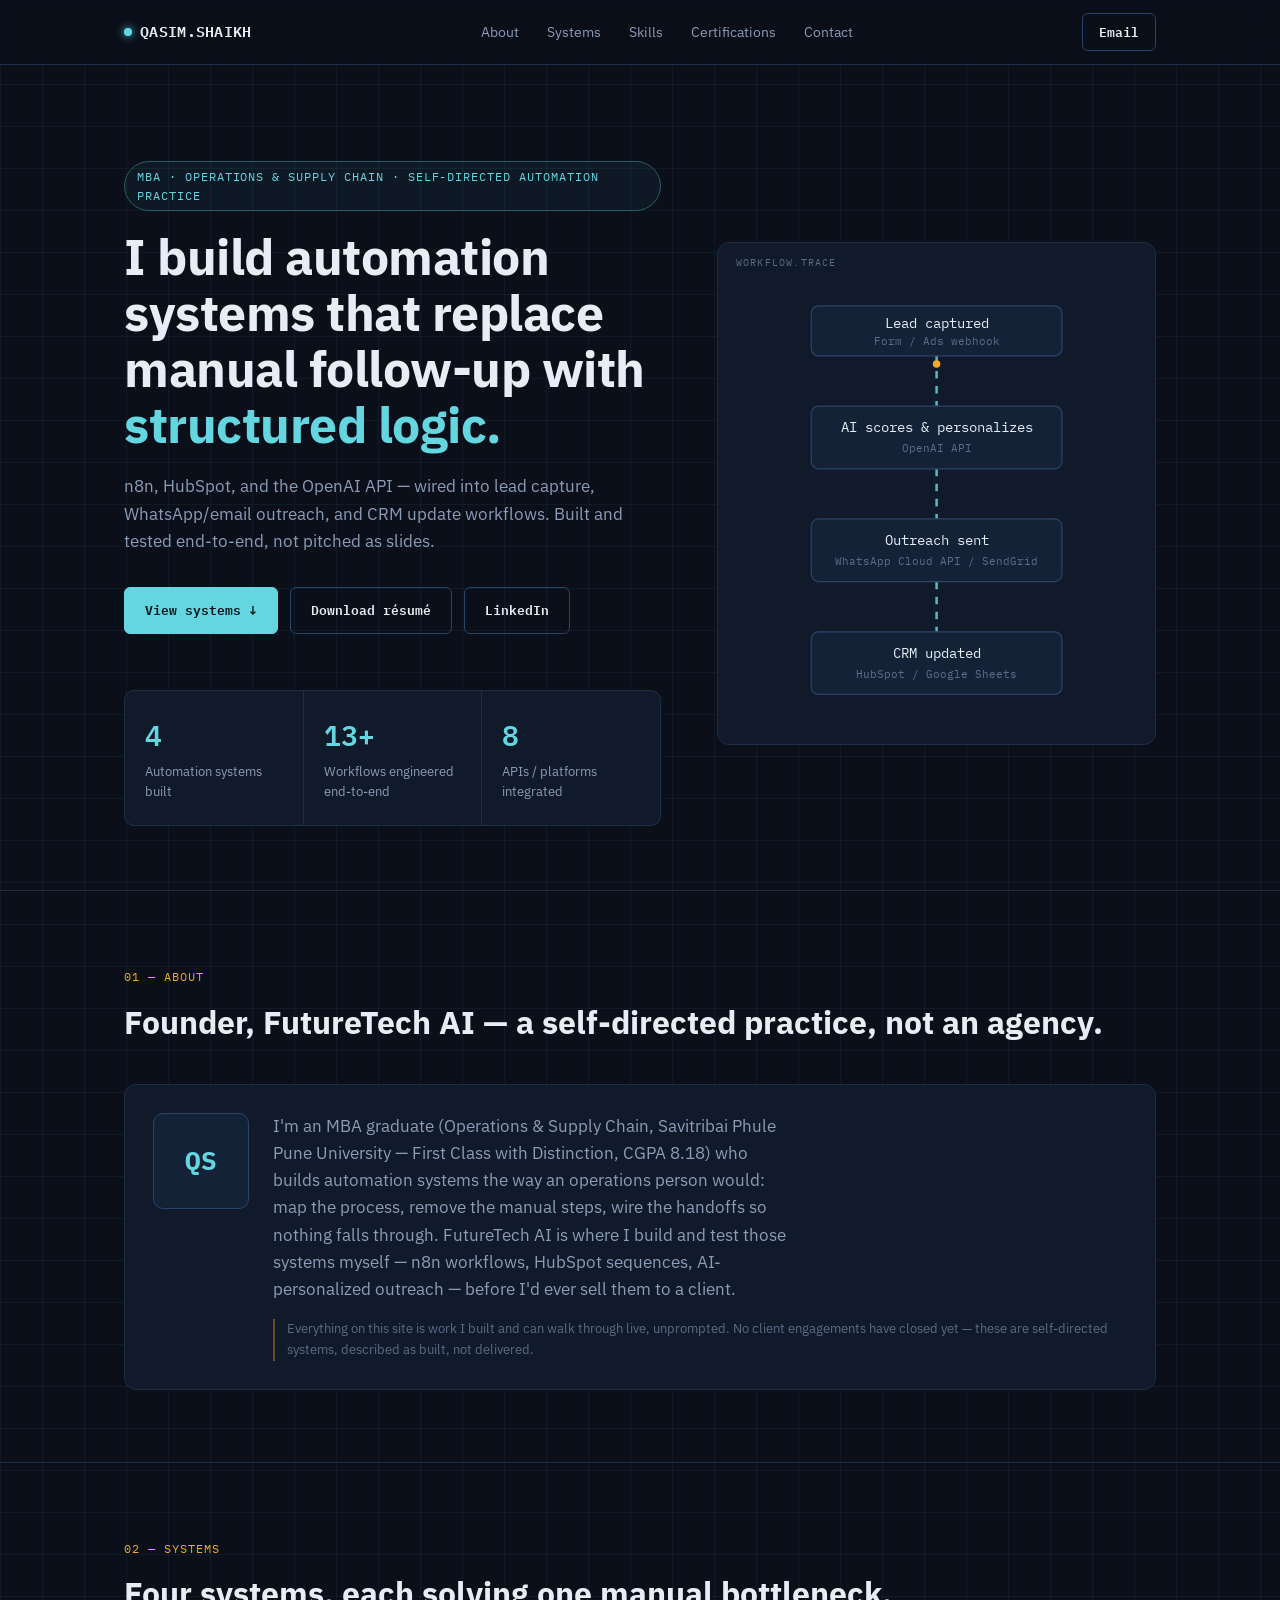
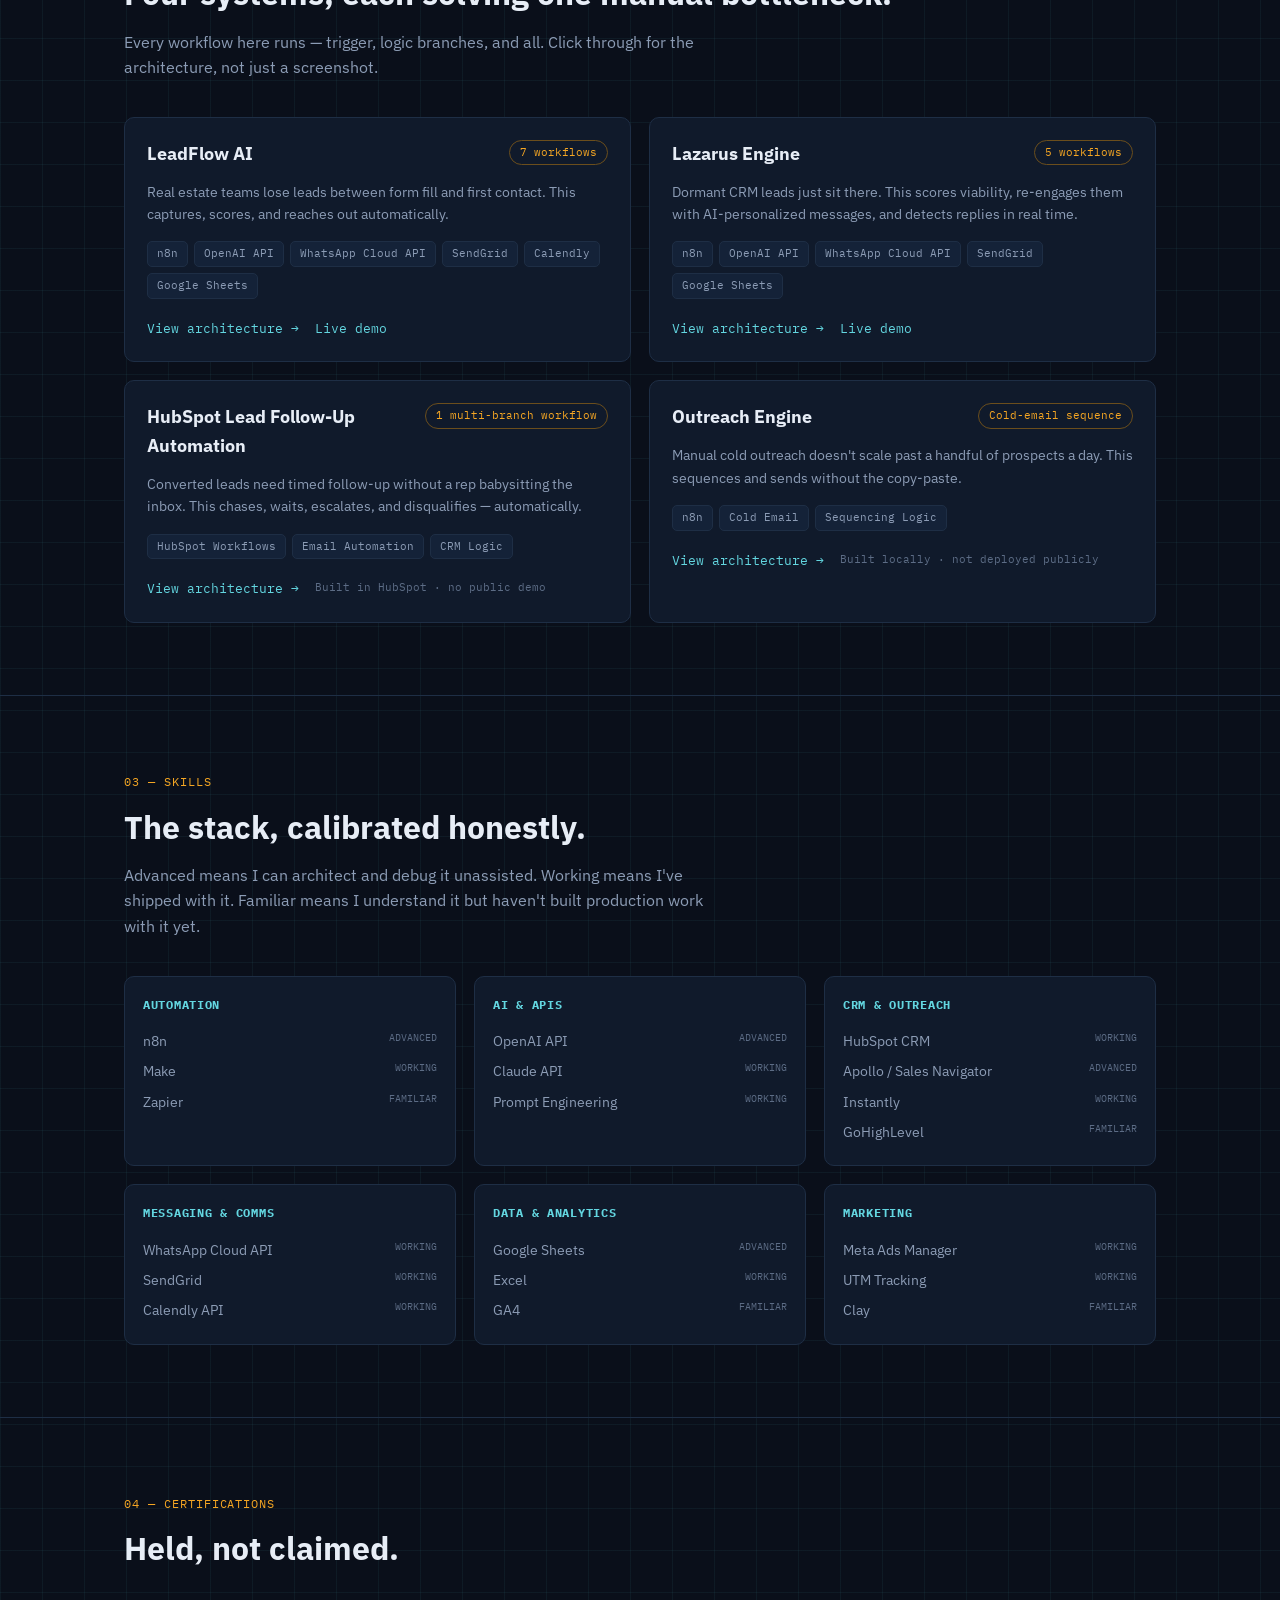
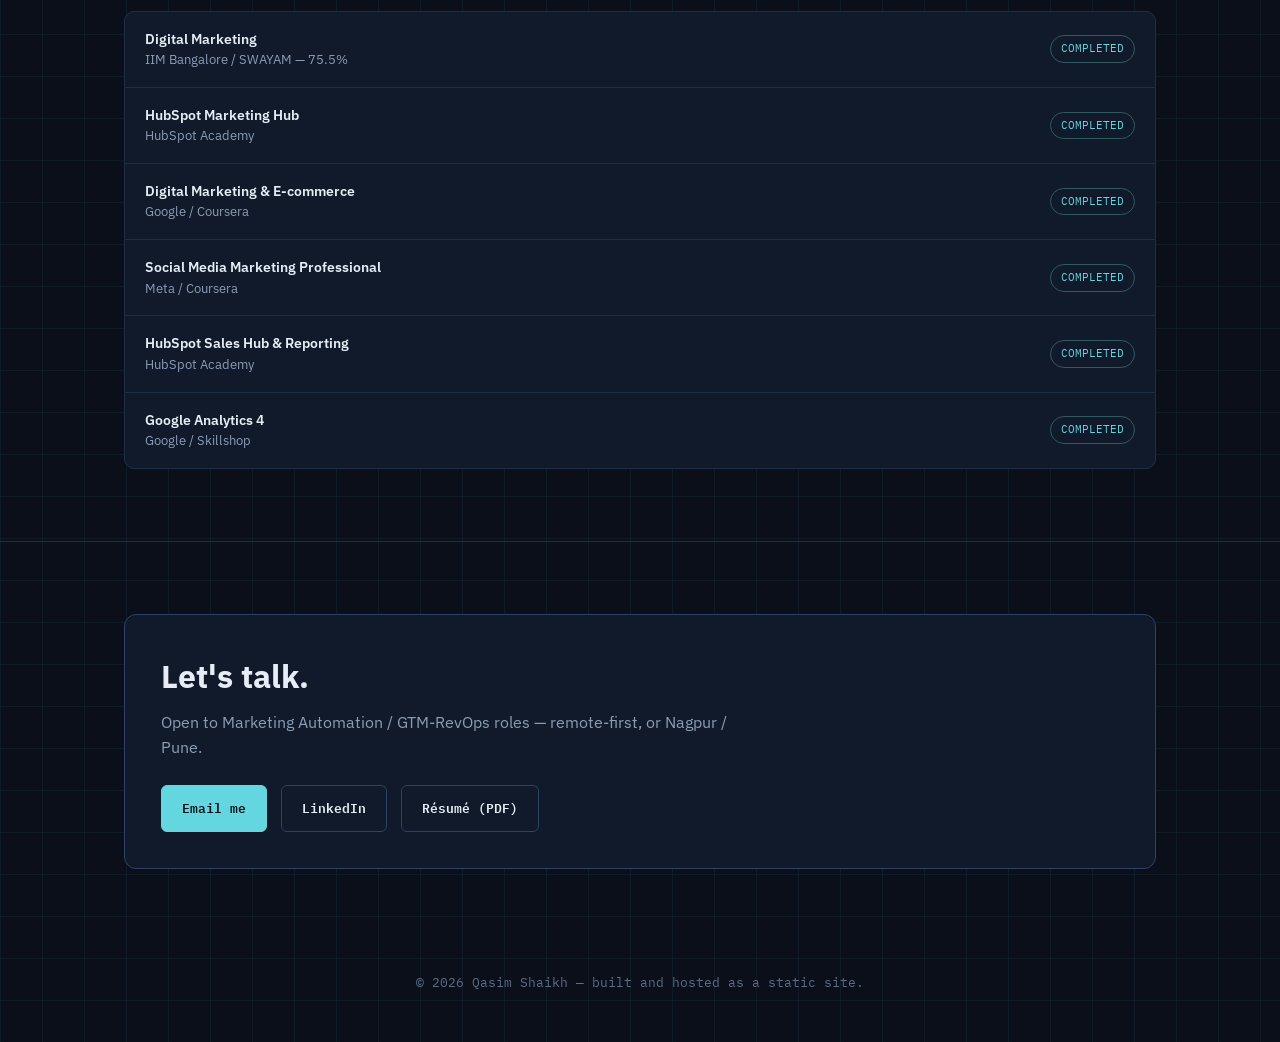
==== index.html @ df75b037 "Add files via upload" ====
<!DOCTYPE html>
<html lang="en">
<head>
<meta charset="UTF-8">
<meta name="viewport" content="width=device-width, initial-scale=1">
<title>Qasim Shaikh — Marketing Automation & AI Workflow Builder</title>
<meta name="description" content="Qasim Shaikh builds production-style n8n and HubSpot automation systems — lead capture, AI-personalized outreach, and dead-lead reactivation.">
<link rel="stylesheet" href="styles.css">
</head>
<body>

<nav class="topnav">
  <div class="wrap">
    <div class="brand"><span class="dot"></span>QASIM.SHAIKH</div>
    <div class="navlinks">
      <a href="#about">About</a>
      <a href="#projects">Systems</a>
      <a href="#skills">Skills</a>
      <a href="#certs">Certifications</a>
      <a href="#contact">Contact</a>
    </div>
    <a class="btn ghost" href="mailto:skqasim923@gmail.com" style="padding:8px 16px;">Email</a>
  </div>
</nav>

<header class="hero">
  <div class="wrap hero-grid">
    <div>
      <span class="eyebrow">MBA · Operations &amp; Supply Chain · Self-directed automation practice</span>
      <h1>I build automation systems that replace manual follow-up with <span class="accent">structured logic.</span></h1>
      <p class="lede">n8n, HubSpot, and the OpenAI API — wired into lead capture, WhatsApp/email outreach, and CRM update workflows. Built and tested end-to-end, not pitched as slides.</p>
      <div class="btnrow">
        <a class="btn primary" href="#projects">View systems ↓</a>
        <a class="btn ghost" href="https://drive.google.com/drive/folders/1Mffjgi9EfVrvHQqLFDPZmlVz44raPpQ6?usp=sharing" target="_blank" rel="noopener">Download résumé</a>
        <a class="btn ghost" href="https://www.linkedin.com/in/qasim-shaikh-/" target="_blank" rel="noopener">LinkedIn</a>
      </div>

      <div class="stats">
        <div class="stat"><div class="num">4</div><div class="label">Automation systems built</div></div>
        <div class="stat"><div class="num">13+</div><div class="label">Workflows engineered end-to-end</div></div>
        <div class="stat"><div class="num">8</div><div class="label">APIs / platforms integrated</div></div>
      </div>
    </div>

    <div class="diagram-card">
      <svg viewBox="0 0 320 340" xmlns="http://www.w3.org/2000/svg" role="img" aria-label="Diagram of an automated lead workflow: lead captured, AI scoring, outreach sent, CRM updated">
        <!-- connectors -->
        <path class="flow-line" d="M160 55 L160 95" />
        <path class="flow-line" d="M160 145 L160 185" />
        <path class="flow-line" d="M160 235 L160 275" />

        <!-- node 1 -->
        <g class="flow-node">
          <rect x="60" y="15" width="200" height="40" rx="6"/>
          <text x="160" y="33" text-anchor="middle">Lead captured</text>
          <text class="sub" x="160" y="46" text-anchor="middle">Form / Ads webhook</text>
        </g>
        <!-- node 2 -->
        <g class="flow-node">
          <rect x="60" y="95" width="200" height="50" rx="6"/>
          <text x="160" y="116" text-anchor="middle">AI scores &amp; personalizes</text>
          <text class="sub" x="160" y="132" text-anchor="middle">OpenAI API</text>
        </g>
        <!-- node 3 -->
        <g class="flow-node">
          <rect x="60" y="185" width="200" height="50" rx="6"/>
          <text x="160" y="206" text-anchor="middle">Outreach sent</text>
          <text class="sub" x="160" y="222" text-anchor="middle">WhatsApp Cloud API / SendGrid</text>
        </g>
        <!-- node 4 -->
        <g class="flow-node">
          <rect x="60" y="275" width="200" height="50" rx="6"/>
          <text x="160" y="296" text-anchor="middle">CRM updated</text>
          <text class="sub" x="160" y="312" text-anchor="middle">HubSpot / Google Sheets</text>
        </g>

        <circle class="flow-pulse" cx="160" cy="75" r="3">
          <animate attributeName="cy" values="60;90;60" dur="2.8s" repeatCount="indefinite"/>
        </circle>
      </svg>
    </div>
  </div>
</header>

<section id="about">
  <div class="wrap">
    <div class="section-head">
      <span class="kicker">01 — About</span>
      <h2>Founder, FutureTech AI — a self-directed practice, not an agency.</h2>
    </div>
    <div class="about-panel">
      <div class="avatar" id="avatarSlot">QS</div>
      <div>
        <p class="lede">I'm an MBA graduate (Operations &amp; Supply Chain, Savitribai Phule Pune University — First Class with Distinction, CGPA 8.18) who builds automation systems the way an operations person would: map the process, remove the manual steps, wire the handoffs so nothing falls through. FutureTech AI is where I build and test those systems myself — n8n workflows, HubSpot sequences, AI-personalized outreach — before I'd ever sell them to a client.</p>
        <p class="note">Everything on this site is work I built and can walk through live, unprompted. No client engagements have closed yet — these are self-directed systems, described as built, not delivered.</p>
      </div>
    </div>
  </div>
</section>

<section id="projects">
  <div class="wrap">
    <div class="section-head">
      <span class="kicker">02 — Systems</span>
      <h2>Four systems, each solving one manual bottleneck.</h2>
      <p class="section-sub">Every workflow here runs — trigger, logic branches, and all. Click through for the architecture, not just a screenshot.</p>
    </div>

    <div class="projects-grid">

      <div class="project-card">
        <div class="project-top">
          <div class="project-title">LeadFlow AI</div>
          <span class="wf-count">7 workflows</span>
        </div>
        <p class="project-problem">Real estate teams lose leads between form fill and first contact. This captures, scores, and reaches out automatically.</p>
        <div class="tags">
          <span class="tag">n8n</span><span class="tag">OpenAI API</span><span class="tag">WhatsApp Cloud API</span><span class="tag">SendGrid</span><span class="tag">Calendly</span><span class="tag">Google Sheets</span>
        </div>
        <div class="project-links">
          <a href="projects/leadflow-ai.html">View architecture →</a>
          <a href="https://futuretech-ai-nexus.lovable.app/" target="_blank" rel="noopener">Live demo</a>
        </div>
      </div>

      <div class="project-card">
        <div class="project-top">
          <div class="project-title">Lazarus Engine</div>
          <span class="wf-count">5 workflows</span>
        </div>
        <p class="project-problem">Dormant CRM leads just sit there. This scores viability, re-engages them with AI-personalized messages, and detects replies in real time.</p>
        <div class="tags">
          <span class="tag">n8n</span><span class="tag">OpenAI API</span><span class="tag">WhatsApp Cloud API</span><span class="tag">SendGrid</span><span class="tag">Google Sheets</span>
        </div>
        <div class="project-links">
          <a href="projects/lazarus-engine.html">View architecture →</a>
          <a href="https://lead-reactivation-page.netlify.app/" target="_blank" rel="noopener">Live demo</a>
        </div>
      </div>

      <div class="project-card">
        <div class="project-top">
          <div class="project-title">HubSpot Lead Follow-Up Automation</div>
          <span class="wf-count">1 multi-branch workflow</span>
        </div>
        <p class="project-problem">Converted leads need timed follow-up without a rep babysitting the inbox. This chases, waits, escalates, and disqualifies — automatically.</p>
        <div class="tags">
          <span class="tag">HubSpot Workflows</span><span class="tag">Email Automation</span><span class="tag">CRM Logic</span>
        </div>
        <div class="project-links">
          <a href="projects/hubspot-followup.html">View architecture →</a>
          <span class="status-tag">Built in HubSpot · no public demo</span>
        </div>
      </div>

      <div class="project-card">
        <div class="project-top">
          <div class="project-title">Outreach Engine</div>
          <span class="wf-count">Cold-email sequence</span>
        </div>
        <p class="project-problem">Manual cold outreach doesn't scale past a handful of prospects a day. This sequences and sends without the copy-paste.</p>
        <div class="tags">
          <span class="tag">n8n</span><span class="tag">Cold Email</span><span class="tag">Sequencing Logic</span>
        </div>
        <div class="project-links">
          <a href="projects/outreach-engine.html">View architecture →</a>
          <span class="status-tag">Built locally · not deployed publicly</span>
        </div>
      </div>

    </div>
  </div>
</section>

<section id="skills">
  <div class="wrap">
    <div class="section-head">
      <span class="kicker">03 — Skills</span>
      <h2>The stack, calibrated honestly.</h2>
      <p class="section-sub">Advanced means I can architect and debug it unassisted. Working means I've shipped with it. Familiar means I understand it but haven't built production work with it yet.</p>
    </div>
    <div class="skills-grid">
      <div class="skill-cat">
        <h3>Automation</h3>
        <ul>
          <li>n8n <span class="level">ADVANCED</span></li>
          <li>Make <span class="level">WORKING</span></li>
          <li>Zapier <span class="level">FAMILIAR</span></li>
        </ul>
      </div>
      <div class="skill-cat">
        <h3>AI &amp; APIs</h3>
        <ul>
          <li>OpenAI API <span class="level">ADVANCED</span></li>
          <li>Claude API <span class="level">WORKING</span></li>
          <li>Prompt Engineering <span class="level">WORKING</span></li>
        </ul>
      </div>
      <div class="skill-cat">
        <h3>CRM &amp; Outreach</h3>
        <ul>
          <li>HubSpot CRM <span class="level">WORKING</span></li>
          <li>Apollo / Sales Navigator <span class="level">ADVANCED</span></li>
          <li>Instantly <span class="level">WORKING</span></li>
          <li>GoHighLevel <span class="level">FAMILIAR</span></li>
        </ul>
      </div>
      <div class="skill-cat">
        <h3>Messaging &amp; Comms</h3>
        <ul>
          <li>WhatsApp Cloud API <span class="level">WORKING</span></li>
          <li>SendGrid <span class="level">WORKING</span></li>
          <li>Calendly API <span class="level">WORKING</span></li>
        </ul>
      </div>
      <div class="skill-cat">
        <h3>Data &amp; Analytics</h3>
        <ul>
          <li>Google Sheets <span class="level">ADVANCED</span></li>
          <li>Excel <span class="level">WORKING</span></li>
          <li>GA4 <span class="level">FAMILIAR</span></li>
        </ul>
      </div>
      <div class="skill-cat">
        <h3>Marketing</h3>
        <ul>
          <li>Meta Ads Manager <span class="level">WORKING</span></li>
          <li>UTM Tracking <span class="level">WORKING</span></li>
          <li>Clay <span class="level">FAMILIAR</span></li>
        </ul>
      </div>
    </div>
  </div>
</section>

<section id="certs">
  <div class="wrap">
    <div class="section-head">
      <span class="kicker">04 — Certifications</span>
      <h2>Held, not claimed.</h2>
    </div>
    <div class="certs-list">
      <div class="cert-row">
        <div><div class="cert-name">Digital Marketing</div><div class="cert-issuer">IIM Bangalore / SWAYAM — 75.5%</div></div>
        <span class="cert-status done">COMPLETED</span>
      </div>
      <div class="cert-row">
        <div><div class="cert-name">HubSpot Marketing Hub</div><div class="cert-issuer">HubSpot Academy</div></div>
        <span class="cert-status done">COMPLETED</span>
      </div>
      <div class="cert-row">
        <div><div class="cert-name">Digital Marketing &amp; E-commerce</div><div class="cert-issuer">Google / Coursera</div></div>
        <span class="cert-status done">COMPLETED</span>
      </div>
      <div class="cert-row">
        <div><div class="cert-name">Social Media Marketing Professional</div><div class="cert-issuer">Meta / Coursera</div></div>
        <span class="cert-status done">COMPLETED</span>
      </div>
      <div class="cert-row">
        <div><div class="cert-name">HubSpot Sales Hub &amp; Reporting</div><div class="cert-issuer">HubSpot Academy</div></div>
        <span class="cert-status done">COMPLETED</span>
      </div>
      <div class="cert-row">
        <div><div class="cert-name">Google Analytics 4</div><div class="cert-issuer">Google / Skillshop</div></div>
        <span class="cert-status done">COMPLETED</span>
      </div>
    </div>
  </div>
</section>

<section id="contact">
  <div class="wrap">
    <div class="contact-panel">
      <div>
        <h2 style="margin-top:0;">Let's talk.</h2>
        <p class="section-sub" style="margin-top:8px;">Open to Marketing Automation / GTM-RevOps roles — remote-first, or Nagpur / Pune.</p>
      </div>
      <div class="contact-links">
        <a class="btn primary" href="mailto:skqasim923@gmail.com">Email me</a>
        <a class="btn ghost" href="https://www.linkedin.com/in/qasim-shaikh-/" target="_blank" rel="noopener">LinkedIn</a>
        <a class="btn ghost" href="https://drive.google.com/drive/folders/1Mffjgi9EfVrvHQqLFDPZmlVz44raPpQ6?usp=sharing" target="_blank" rel="noopener">Résumé (PDF)</a>
      </div>
    </div>
  </div>
</section>

<footer>© 2026 Qasim Shaikh — built and hosted as a static site.</footer>

<script src="script.js"></script>
</body>
</html>
---- styles.css ----
/* ============================================================
   Qasim Shaikh — Portfolio Design System
   "Blueprint" — schematic, workflow-diagram grounded aesthetic
   ============================================================ */

@import url('https://fonts.googleapis.com/css2?family=IBM+Plex+Mono:wght@400;500;600;700&family=IBM+Plex+Sans:wght@400;500;600;700&display=swap');

:root{
  --bg: #0A0F1A;
  --bg-panel: #101A2B;
  --bg-panel-hover: #142238;
  --border: #1E2E45;
  --border-bright: #2C4266;
  --grid-line: rgba(99,214,224,0.06);
  --text: #E7EDF6;
  --text-muted: #8C9CB5;
  --text-dim: #5C6C85;
  --accent-cyan: #63D6E0;
  --accent-cyan-dim: #2F5B60;
  --accent-amber: #F5A623;
  --accent-amber-dim: #6B4E1C;
  --mono: 'IBM Plex Mono', 'Courier New', monospace;
  --sans: 'IBM Plex Sans', -apple-system, sans-serif;
  --radius: 6px;
  --maxw: 1080px;
}

*{margin:0;padding:0;box-sizing:border-box;}

html{scroll-behavior:smooth;}

@media (prefers-reduced-motion: reduce){
  html{scroll-behavior:auto;}
  *{animation-duration:0.01ms !important; animation-iteration-count:1 !important; transition-duration:0.01ms !important;}
}

body{
  background:
    linear-gradient(var(--grid-line) 1px, transparent 1px) 0 0 / 42px 42px,
    linear-gradient(90deg, var(--grid-line) 1px, transparent 1px) 0 0 / 42px 42px,
    var(--bg);
  color:var(--text);
  font-family:var(--sans);
  line-height:1.6;
  font-size:16px;
  -webkit-font-smoothing:antialiased;
}

a{color:inherit; text-decoration:none;}
a:focus-visible, button:focus-visible, input:focus-visible, textarea:focus-visible{
  outline:2px solid var(--accent-cyan);
  outline-offset:3px;
}

img{max-width:100%; display:block;}

.wrap{max-width:var(--maxw); margin:0 auto; padding:0 24px;}

/* ---------- Nav ---------- */
nav.topnav{
  position:sticky; top:0; z-index:50;
  background:rgba(10,15,26,0.85);
  backdrop-filter:blur(10px);
  border-bottom:1px solid var(--border);
}
nav.topnav .wrap{
  display:flex; align-items:center; justify-content:space-between;
  height:64px;
}
.brand{
  font-family:var(--mono); font-weight:600; font-size:15px;
  color:var(--text); letter-spacing:0.02em;
  display:flex; align-items:center; gap:8px;
}
.brand .dot{width:8px; height:8px; border-radius:50%; background:var(--accent-cyan); box-shadow:0 0 8px var(--accent-cyan);}
.navlinks{display:flex; gap:28px; font-size:14px; color:var(--text-muted);}
.navlinks a:hover{color:var(--accent-cyan);}
@media (max-width:640px){ .navlinks{display:none;} }

/* ---------- Eyebrow / labels ---------- */
.eyebrow{
  font-family:var(--mono); font-size:12px; letter-spacing:0.08em;
  text-transform:uppercase; color:var(--accent-cyan);
  display:inline-flex; align-items:center; gap:8px;
  padding:5px 12px; border:1px solid var(--accent-cyan-dim);
  border-radius:999px; background:rgba(99,214,224,0.05);
}

/* ---------- Hero ---------- */
.hero{padding:96px 0 64px;}
.hero-grid{
  display:grid; grid-template-columns:1.1fr 0.9fr; gap:56px; align-items:center;
}
@media (max-width:900px){ .hero-grid{grid-template-columns:1fr;} .hero{padding:56px 0 40px;} }

h1{
  font-family:var(--sans); font-weight:700;
  font-size:clamp(32px,4.4vw,50px);
  line-height:1.12; letter-spacing:-0.01em;
  margin:18px 0 20px;
}
h1 .accent{color:var(--accent-cyan);}

.lede{color:var(--text-muted); font-size:17px; max-width:52ch;}

.btnrow{display:flex; gap:12px; flex-wrap:wrap; margin-top:32px;}
.btn{
  font-family:var(--mono); font-size:13px; font-weight:600;
  padding:12px 20px; border-radius:var(--radius);
  border:1px solid var(--border-bright);
  display:inline-flex; align-items:center; gap:8px;
  transition:border-color .15s, background .15s, transform .15s;
}
.btn.primary{background:var(--accent-cyan); color:#06141A; border-color:var(--accent-cyan);}
.btn.primary:hover{transform:translateY(-1px); box-shadow:0 4px 20px rgba(99,214,224,0.25);}
.btn.ghost{color:var(--text); background:transparent;}
.btn.ghost:hover{border-color:var(--accent-cyan); color:var(--accent-cyan);}

/* ---------- Diagram (signature element) ---------- */
.diagram-card{
  background:var(--bg-panel); border:1px solid var(--border);
  border-radius:12px; padding:24px 18px;
  position:relative; overflow:hidden;
}
.diagram-card::before{
  content:"WORKFLOW.TRACE"; position:absolute; top:12px; left:18px;
  font-family:var(--mono); font-size:10px; letter-spacing:0.12em;
  color:var(--text-dim);
}
.diagram-card svg{width:100%; height:auto; margin-top:20px;}
.flow-line{
  stroke:var(--accent-cyan); stroke-width:2; fill:none;
  stroke-dasharray:6 6; animation:dash 1.4s linear infinite;
  opacity:0.85;
}
@keyframes dash{ to{ stroke-dashoffset:-24; } }
.flow-node rect{fill:var(--bg-panel-hover); stroke:var(--border-bright); stroke-width:1;}
.flow-node text{font-family:var(--mono); font-size:11px; fill:var(--text); }
.flow-node .sub{fill:var(--text-dim); font-size:9px;}
.flow-pulse{fill:var(--accent-amber);}

/* ---------- Stats ---------- */
.stats{
  display:grid; grid-template-columns:repeat(3,1fr); gap:1px;
  background:var(--border); border:1px solid var(--border);
  border-radius:10px; overflow:hidden; margin-top:56px;
}
.stat{background:var(--bg-panel); padding:22px 20px;}
.stat .num{font-family:var(--mono); font-size:28px; font-weight:600; color:var(--accent-cyan);}
.stat .label{color:var(--text-muted); font-size:13px; margin-top:4px;}
@media (max-width:640px){ .stats{grid-template-columns:1fr;} }

/* ---------- Sections ---------- */
section{padding:72px 0; border-top:1px solid var(--border);}
.section-head{margin-bottom:36px;}
.section-head .kicker{
  font-family:var(--mono); font-size:12px; color:var(--accent-amber);
  letter-spacing:0.08em; text-transform:uppercase;
}
h2{font-size:clamp(24px,3vw,32px); margin-top:8px; font-weight:700;}
.section-sub{color:var(--text-muted); margin-top:10px; max-width:60ch;}

/* ---------- About ---------- */
.about-panel{
  background:var(--bg-panel); border:1px solid var(--border);
  border-radius:12px; padding:28px; display:grid;
  grid-template-columns:auto 1fr; gap:24px; align-items:start;
}
@media (max-width:600px){ .about-panel{grid-template-columns:1fr;} }
.avatar{
  width:96px; height:96px; border-radius:10px;
  border:1px solid var(--border-bright);
  display:flex; align-items:center; justify-content:center;
  font-family:var(--mono); font-weight:700; font-size:26px;
  color:var(--accent-cyan); background:var(--bg-panel-hover);
  overflow:hidden;
}
.avatar img{width:100%; height:100%; object-fit:cover;}
.note{
  margin-top:16px; font-size:13px; color:var(--text-dim);
  border-left:2px solid var(--accent-amber-dim); padding-left:12px;
}

/* ---------- Projects ---------- */
.projects-grid{display:grid; grid-template-columns:repeat(2,1fr); gap:18px;}
@media (max-width:760px){ .projects-grid{grid-template-columns:1fr;} }
.project-card{
  background:var(--bg-panel); border:1px solid var(--border);
  border-radius:10px; padding:22px; display:flex; flex-direction:column;
  gap:12px; transition:border-color .15s, transform .15s;
}
.project-card:hover{border-color:var(--accent-cyan-dim); transform:translateY(-2px);}
.project-top{display:flex; justify-content:space-between; align-items:flex-start; gap:12px;}
.project-title{font-size:18px; font-weight:700;}
.wf-count{
  font-family:var(--mono); font-size:11px; color:var(--accent-amber);
  border:1px solid var(--accent-amber-dim); border-radius:999px;
  padding:3px 10px; white-space:nowrap;
}
.project-problem{color:var(--text-muted); font-size:14px;}
.tags{display:flex; flex-wrap:wrap; gap:6px; margin-top:4px;}
.tag{
  font-family:var(--mono); font-size:11px; color:var(--text-muted);
  background:var(--bg-panel-hover); border:1px solid var(--border);
  padding:3px 9px; border-radius:5px;
}
.project-links{display:flex; gap:16px; margin-top:8px; font-size:13px; font-family:var(--mono);}
.project-links a{color:var(--accent-cyan);}
.project-links a:hover{text-decoration:underline;}
.status-tag{font-size:11px; color:var(--text-dim); font-family:var(--mono);}

/* ---------- Skills ---------- */
.skills-grid{display:grid; grid-template-columns:repeat(3,1fr); gap:18px;}
@media (max-width:760px){ .skills-grid{grid-template-columns:1fr 1fr;} }
@media (max-width:480px){ .skills-grid{grid-template-columns:1fr;} }
.skill-cat{background:var(--bg-panel); border:1px solid var(--border); border-radius:10px; padding:18px;}
.skill-cat h3{font-family:var(--mono); font-size:12px; color:var(--accent-cyan); text-transform:uppercase; letter-spacing:0.06em; margin-bottom:12px;}
.skill-cat ul{list-style:none;}
.skill-cat li{font-size:14px; color:var(--text-muted); padding:4px 0; display:flex; justify-content:space-between; gap:8px;}
.level{font-family:var(--mono); font-size:10px; color:var(--text-dim);}

/* ---------- Certifications ---------- */
.certs-list{display:flex; flex-direction:column; gap:1px; background:var(--border); border:1px solid var(--border); border-radius:10px; overflow:hidden;}
.cert-row{background:var(--bg-panel); padding:16px 20px; display:flex; justify-content:space-between; align-items:center; gap:16px; flex-wrap:wrap;}
.cert-name{font-weight:600; font-size:14px;}
.cert-issuer{color:var(--text-muted); font-size:13px;}
.cert-status{font-family:var(--mono); font-size:11px; padding:4px 10px; border-radius:999px;}
.cert-status.done{color:var(--accent-cyan); border:1px solid var(--accent-cyan-dim);}
.cert-status.progress{color:var(--accent-amber); border:1px solid var(--accent-amber-dim);}

/* ---------- Contact ---------- */
.contact-panel{
  background:var(--bg-panel); border:1px solid var(--border-bright); border-radius:12px;
  padding:36px; display:flex; justify-content:space-between; align-items:center; gap:24px; flex-wrap:wrap;
}
.contact-links{display:flex; gap:14px; flex-wrap:wrap;}

footer{padding:32px 0 48px; text-align:center; color:var(--text-dim); font-size:13px; font-family:var(--mono);}

/* ---------- Project detail pages ---------- */
.back-link{font-family:var(--mono); font-size:13px; color:var(--accent-cyan); display:inline-flex; align-items:center; gap:6px; margin-bottom:24px;}
.detail-hero{padding:48px 0 32px;}
.detail-tags{display:flex; gap:8px; flex-wrap:wrap; margin:18px 0 22px;}
.pp-grid{display:grid; grid-template-columns:1fr 1fr; gap:24px; margin:32px 0;}
@media (max-width:760px){ .pp-grid{grid-template-columns:1fr;} }
.pp-card{background:var(--bg-panel); border:1px solid var(--border); border-radius:10px; padding:22px;}
.pp-card h3{font-family:var(--mono); font-size:12px; text-transform:uppercase; letter-spacing:0.06em; margin-bottom:10px;}
.pp-card.problem h3{color:var(--accent-amber);}
.pp-card.solution h3{color:var(--accent-cyan);}
.pp-card p{color:var(--text-muted); font-size:14px;}

.flow-steps{display:flex; flex-direction:column; gap:0; margin:32px 0;}
.flow-step{
  display:grid; grid-template-columns:36px 1fr; gap:16px;
  padding:16px 0; border-left:1px solid var(--border-bright);
  padding-left:20px; margin-left:17px; position:relative;
}
.flow-step:last-child{border-left:1px solid transparent;}
.flow-step .node-dot{
  position:absolute; left:-8px; top:16px; width:16px; height:16px;
  border-radius:50%; background:var(--bg); border:2px solid var(--accent-cyan);
  display:flex; align-items:center; justify-content:center;
}
.flow-step.branch .node-dot{border-color:var(--accent-amber);}
.flow-step .step-label{font-family:var(--mono); font-size:11px; color:var(--text-dim); text-transform:uppercase;}
.flow-step .step-text{font-size:15px; margin-top:4px;}
.flow-step .step-text b{color:var(--accent-cyan);}
.flow-branch-opts{margin-top:10px; display:flex; flex-direction:column; gap:6px;}
.flow-branch-opts div{font-size:13px; color:var(--text-muted); font-family:var(--mono);}
.flow-branch-opts .yes{color:var(--accent-cyan);}
.flow-branch-opts .no{color:var(--accent-amber);}

.disclaimer-box{
  background:rgba(245,166,35,0.06); border:1px solid var(--accent-amber-dim);
  border-radius:8px; padding:14px 18px; font-size:13px; color:var(--text-muted);
  margin:28px 0;
}
.disclaimer-box b{color:var(--accent-amber);}
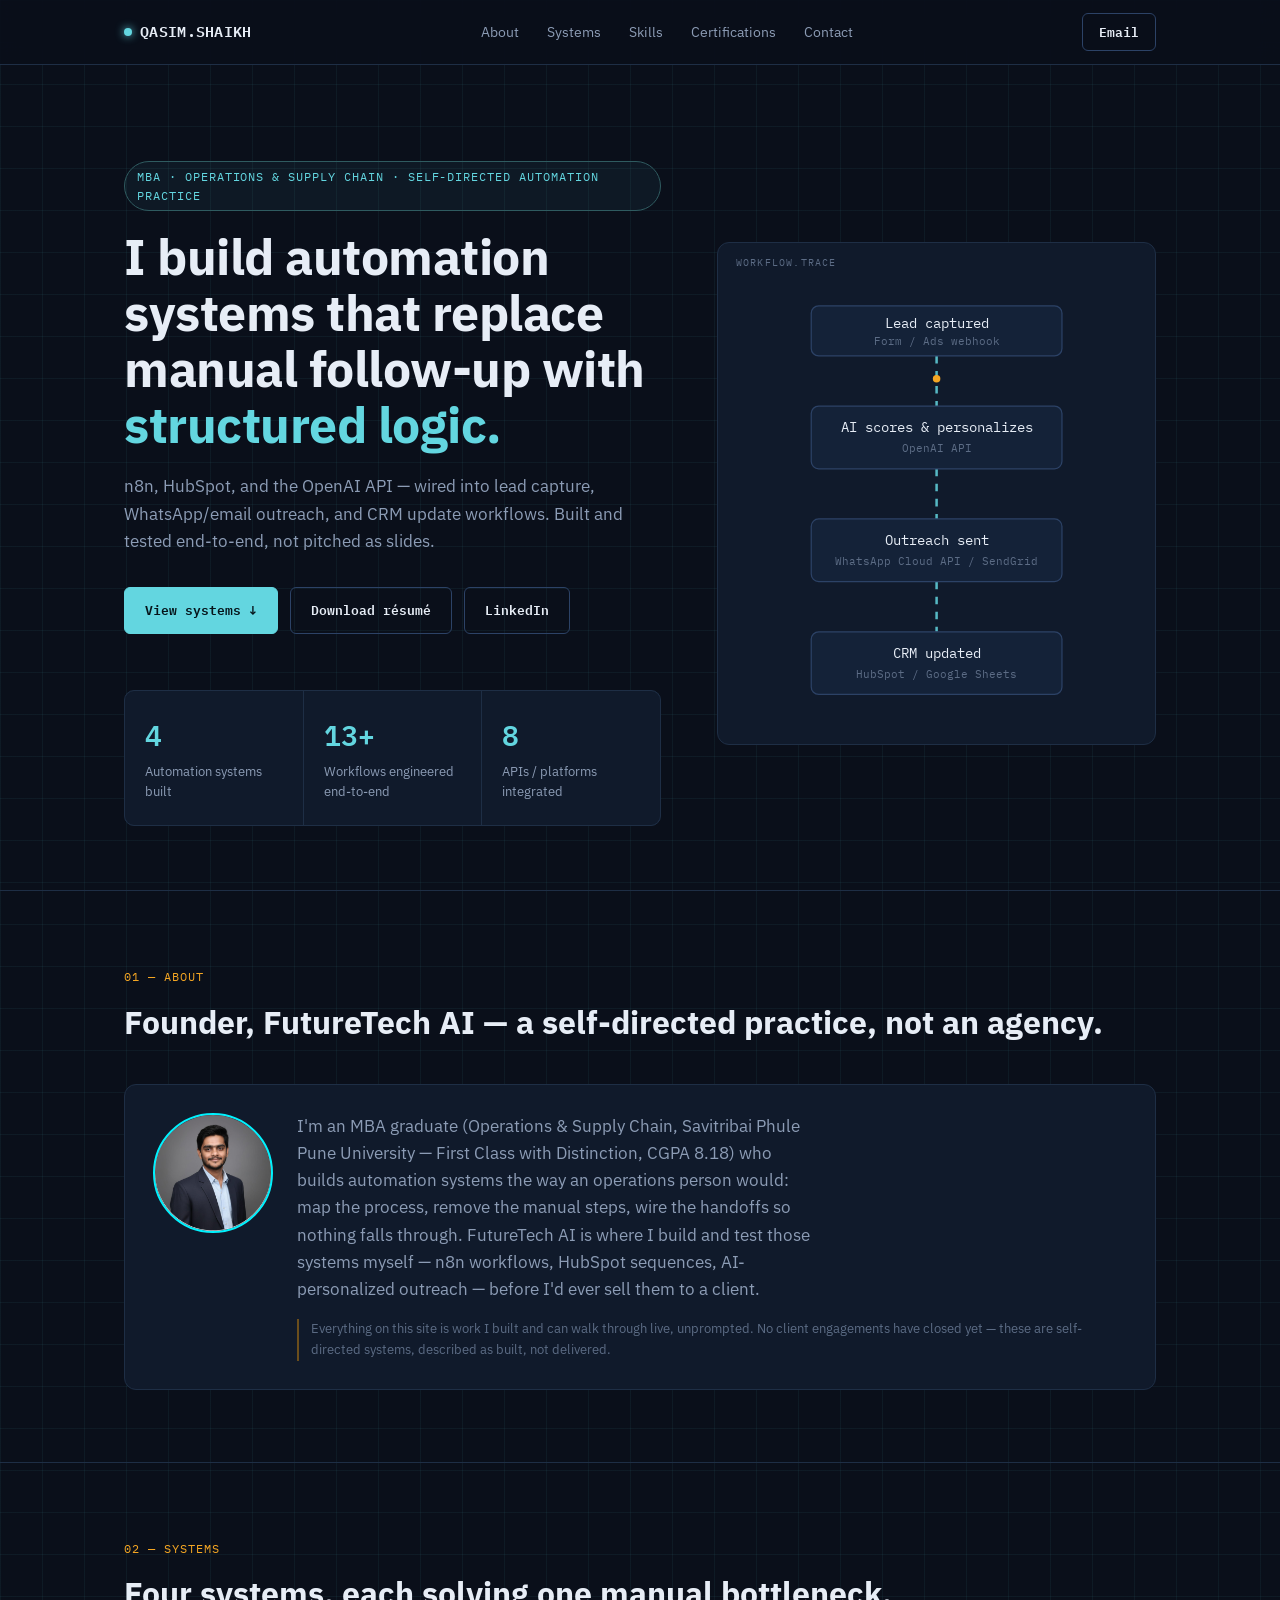
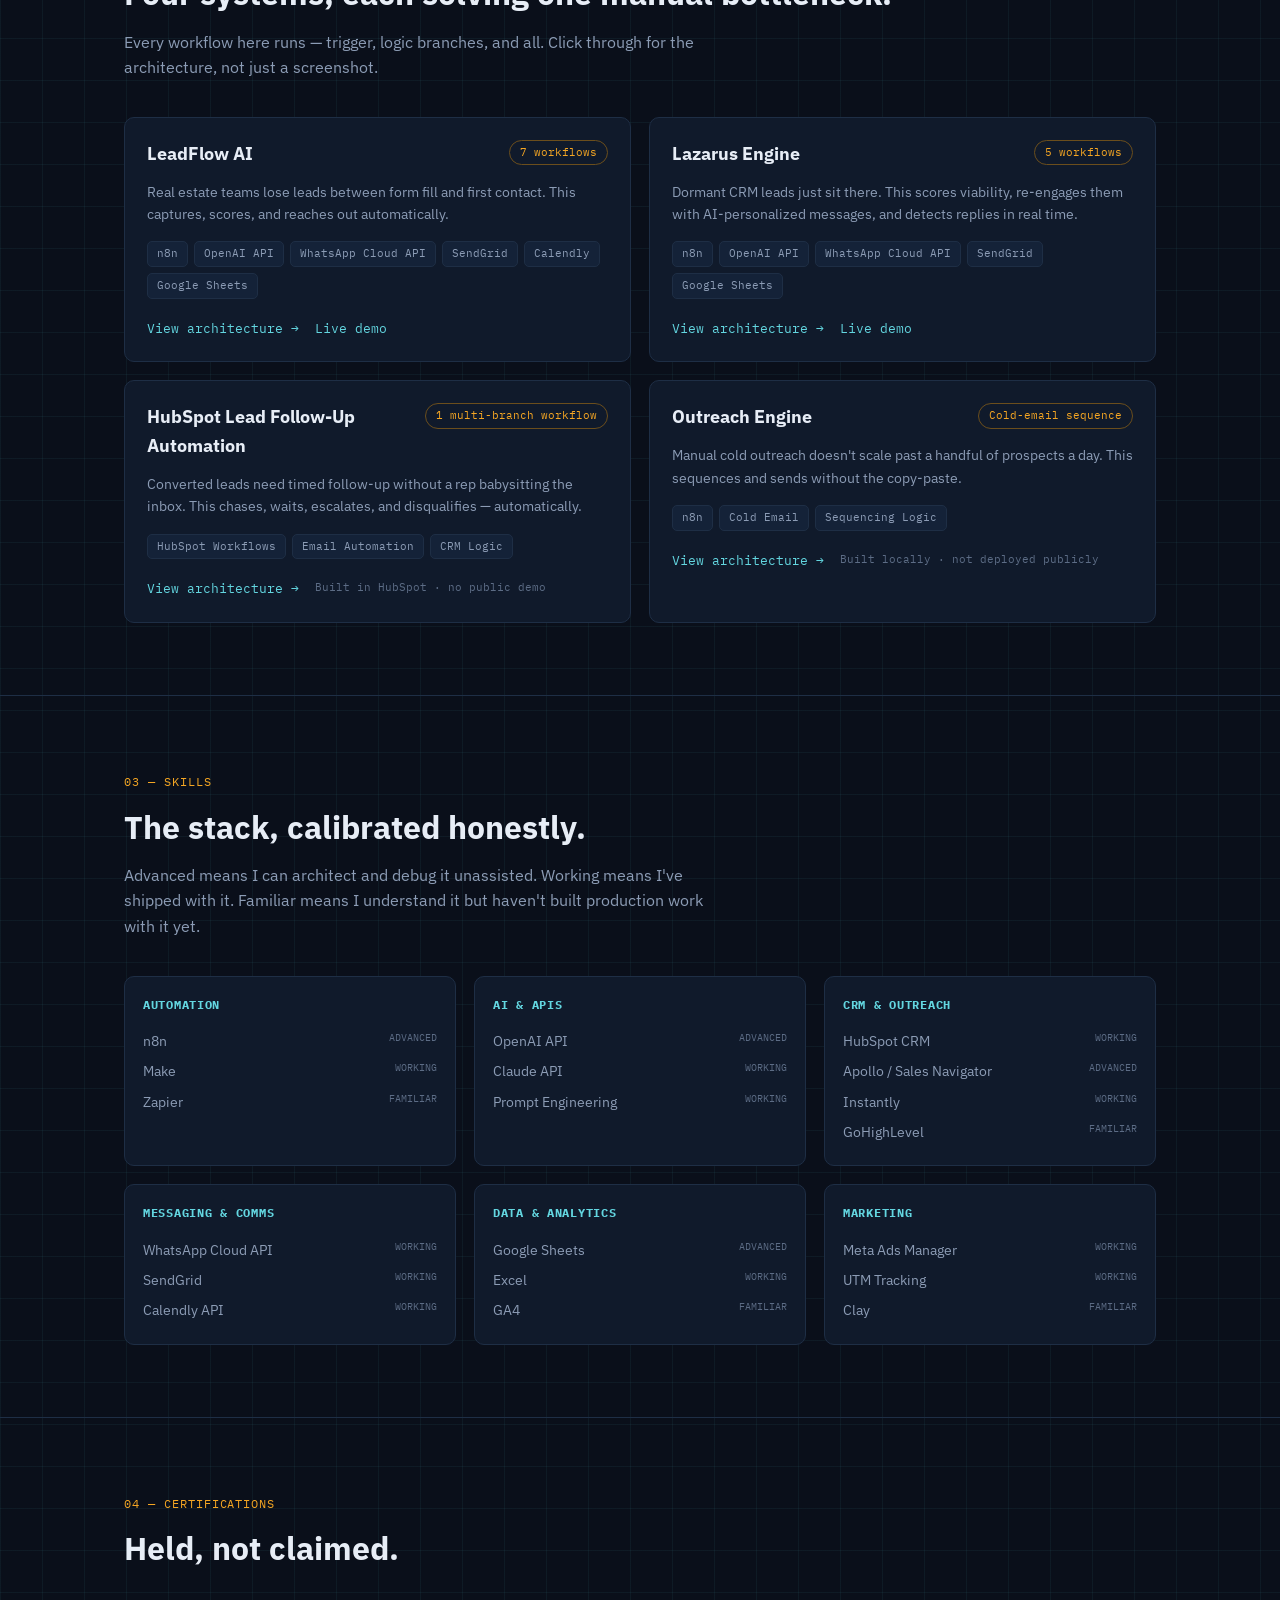
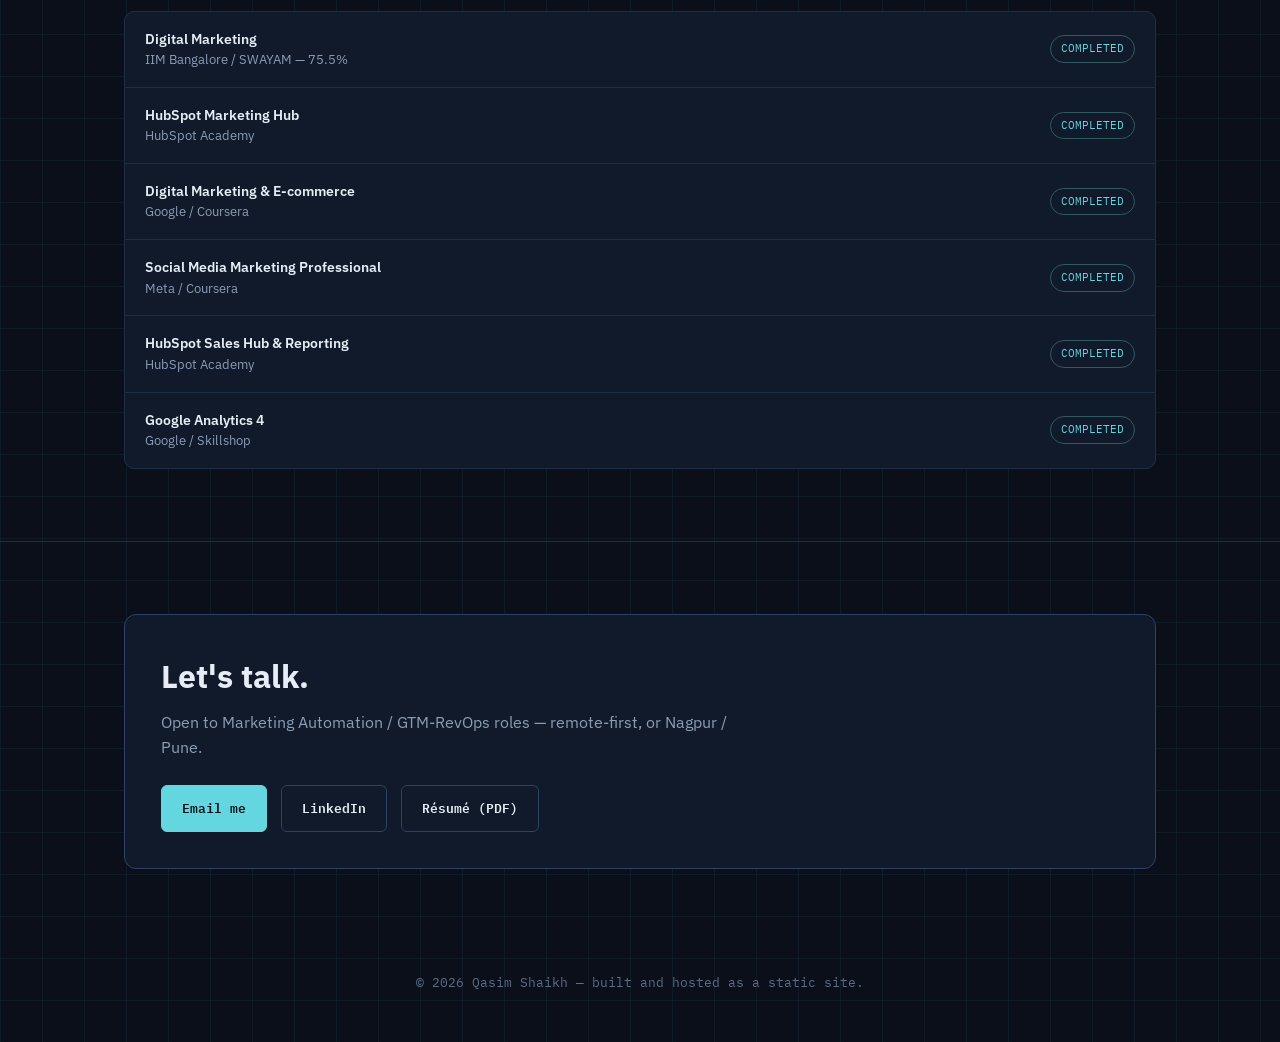
==== commit 02132d49: "Update avatar in About section Replaced avatar placeholder with an image of Qasim Shaikh." ====
--- a/index.html
+++ b/index.html
@@ -89,7 +89,7 @@
       <h2>Founder, FutureTech AI — a self-directed practice, not an agency.</h2>
     </div>
     <div class="about-panel">
-      <div class="avatar" id="avatarSlot">QS</div>
+     <img src="Qasim-Shaikh.jpg" alt="Qasim Shaikh" style="width: 120px; height: 120px; border-radius: 50%; border: 2px solid #00f2fe; object-fit: cover; margin-bottom: 20px;">
       <div>
         <p class="lede">I'm an MBA graduate (Operations &amp; Supply Chain, Savitribai Phule Pune University — First Class with Distinction, CGPA 8.18) who builds automation systems the way an operations person would: map the process, remove the manual steps, wire the handoffs so nothing falls through. FutureTech AI is where I build and test those systems myself — n8n workflows, HubSpot sequences, AI-personalized outreach — before I'd ever sell them to a client.</p>
         <p class="note">Everything on this site is work I built and can walk through live, unprompted. No client engagements have closed yet — these are self-directed systems, described as built, not delivered.</p>
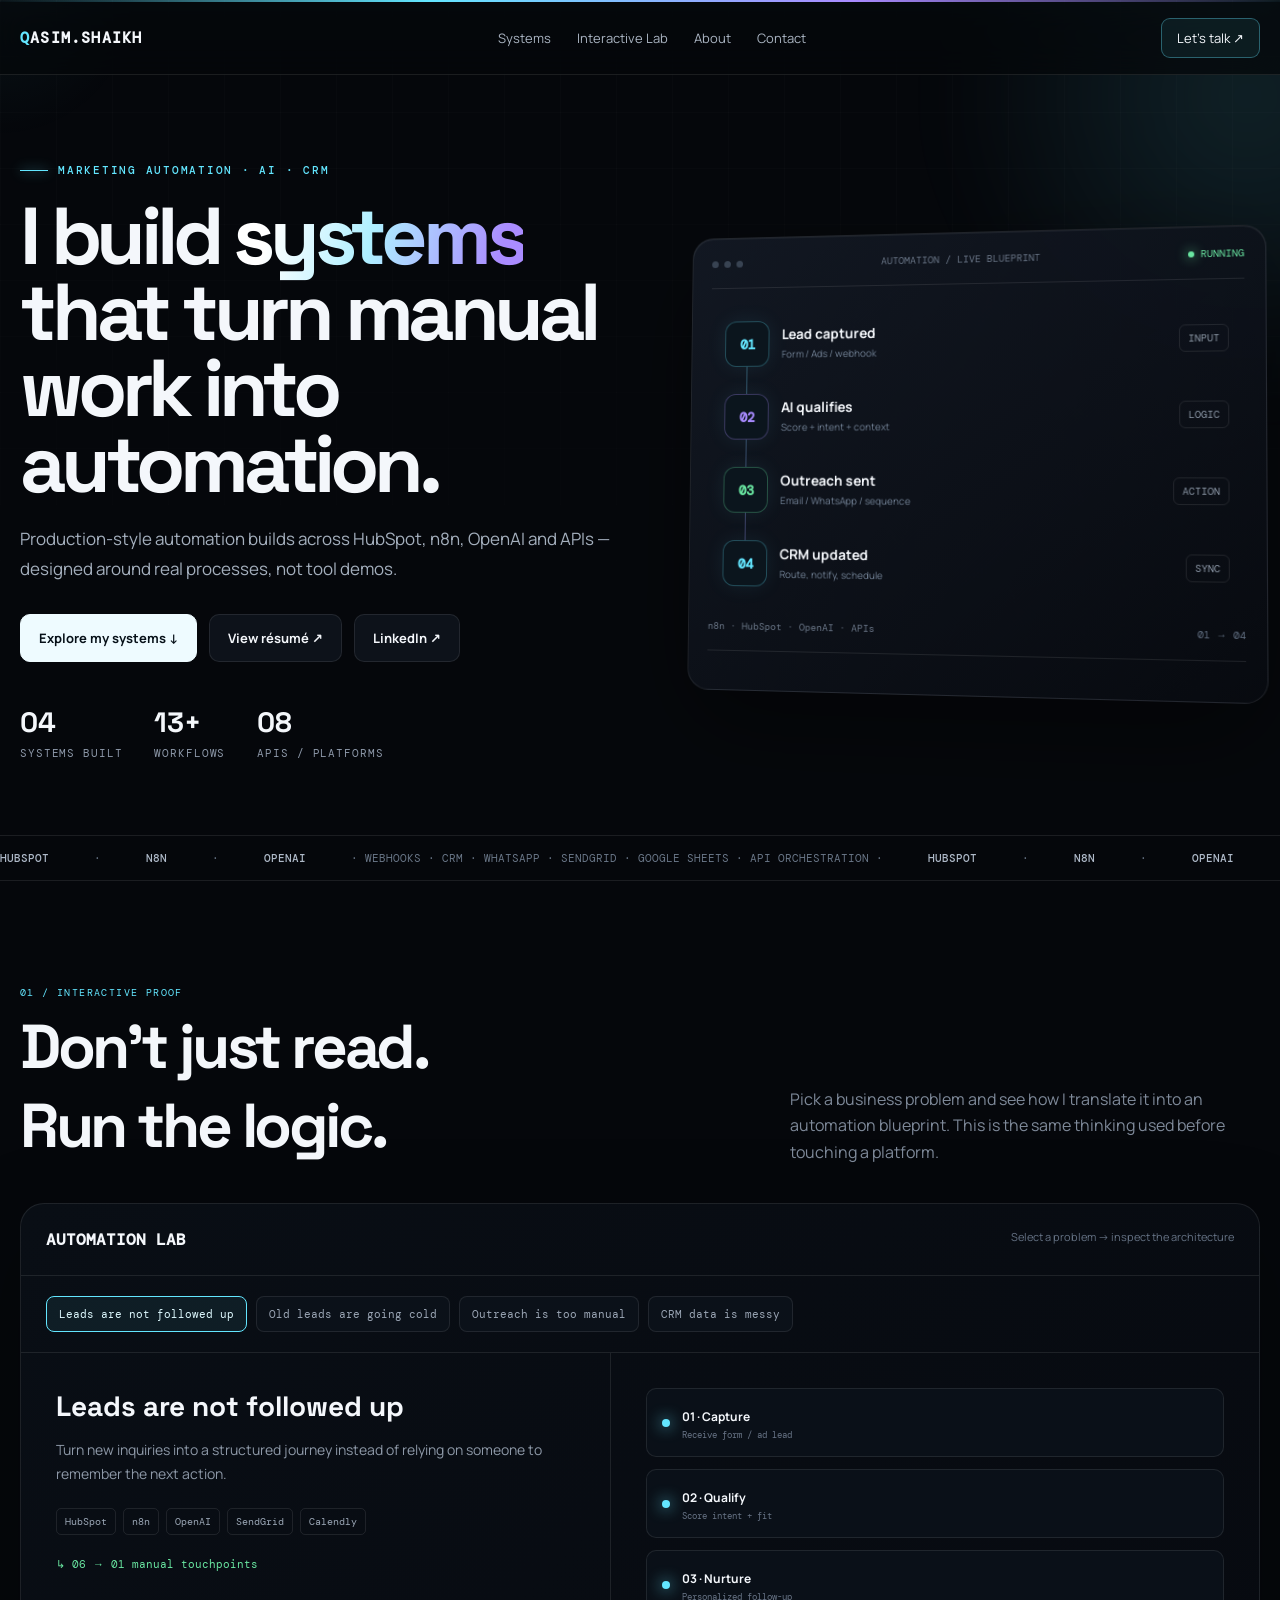
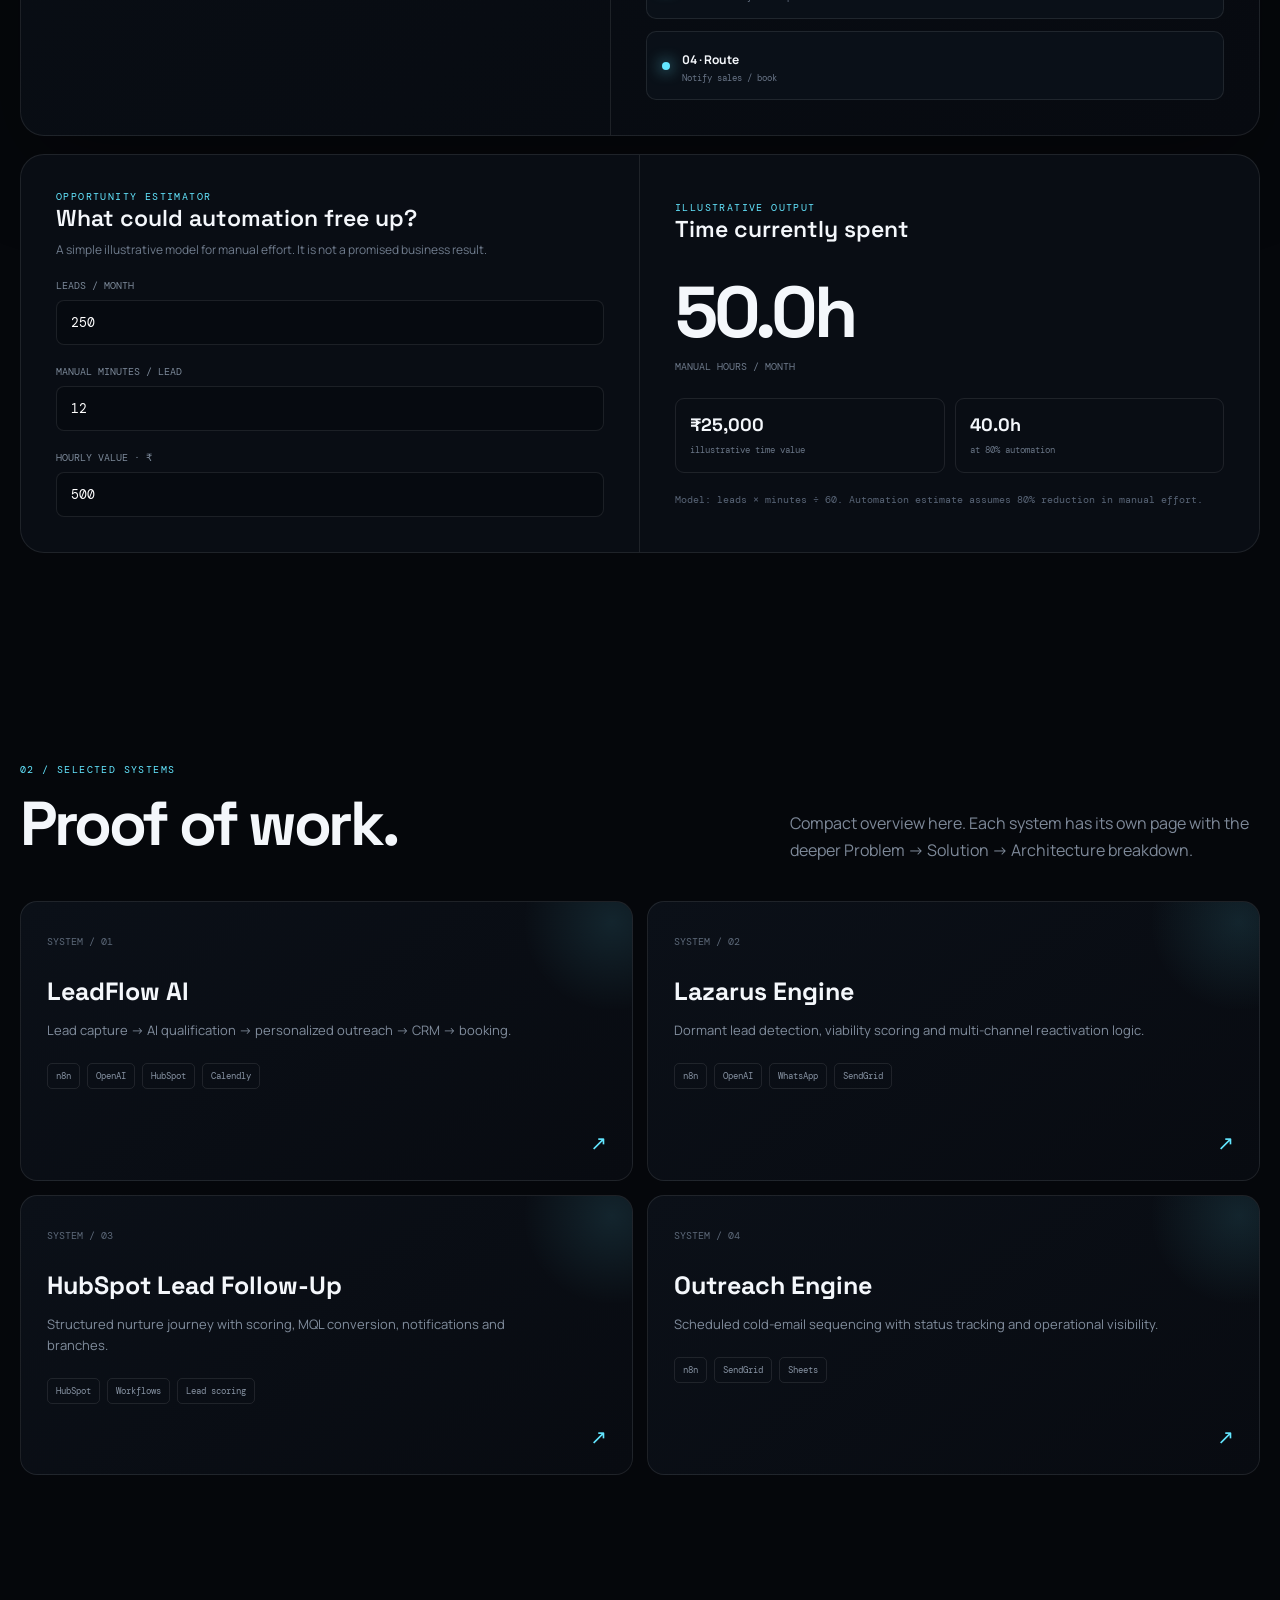
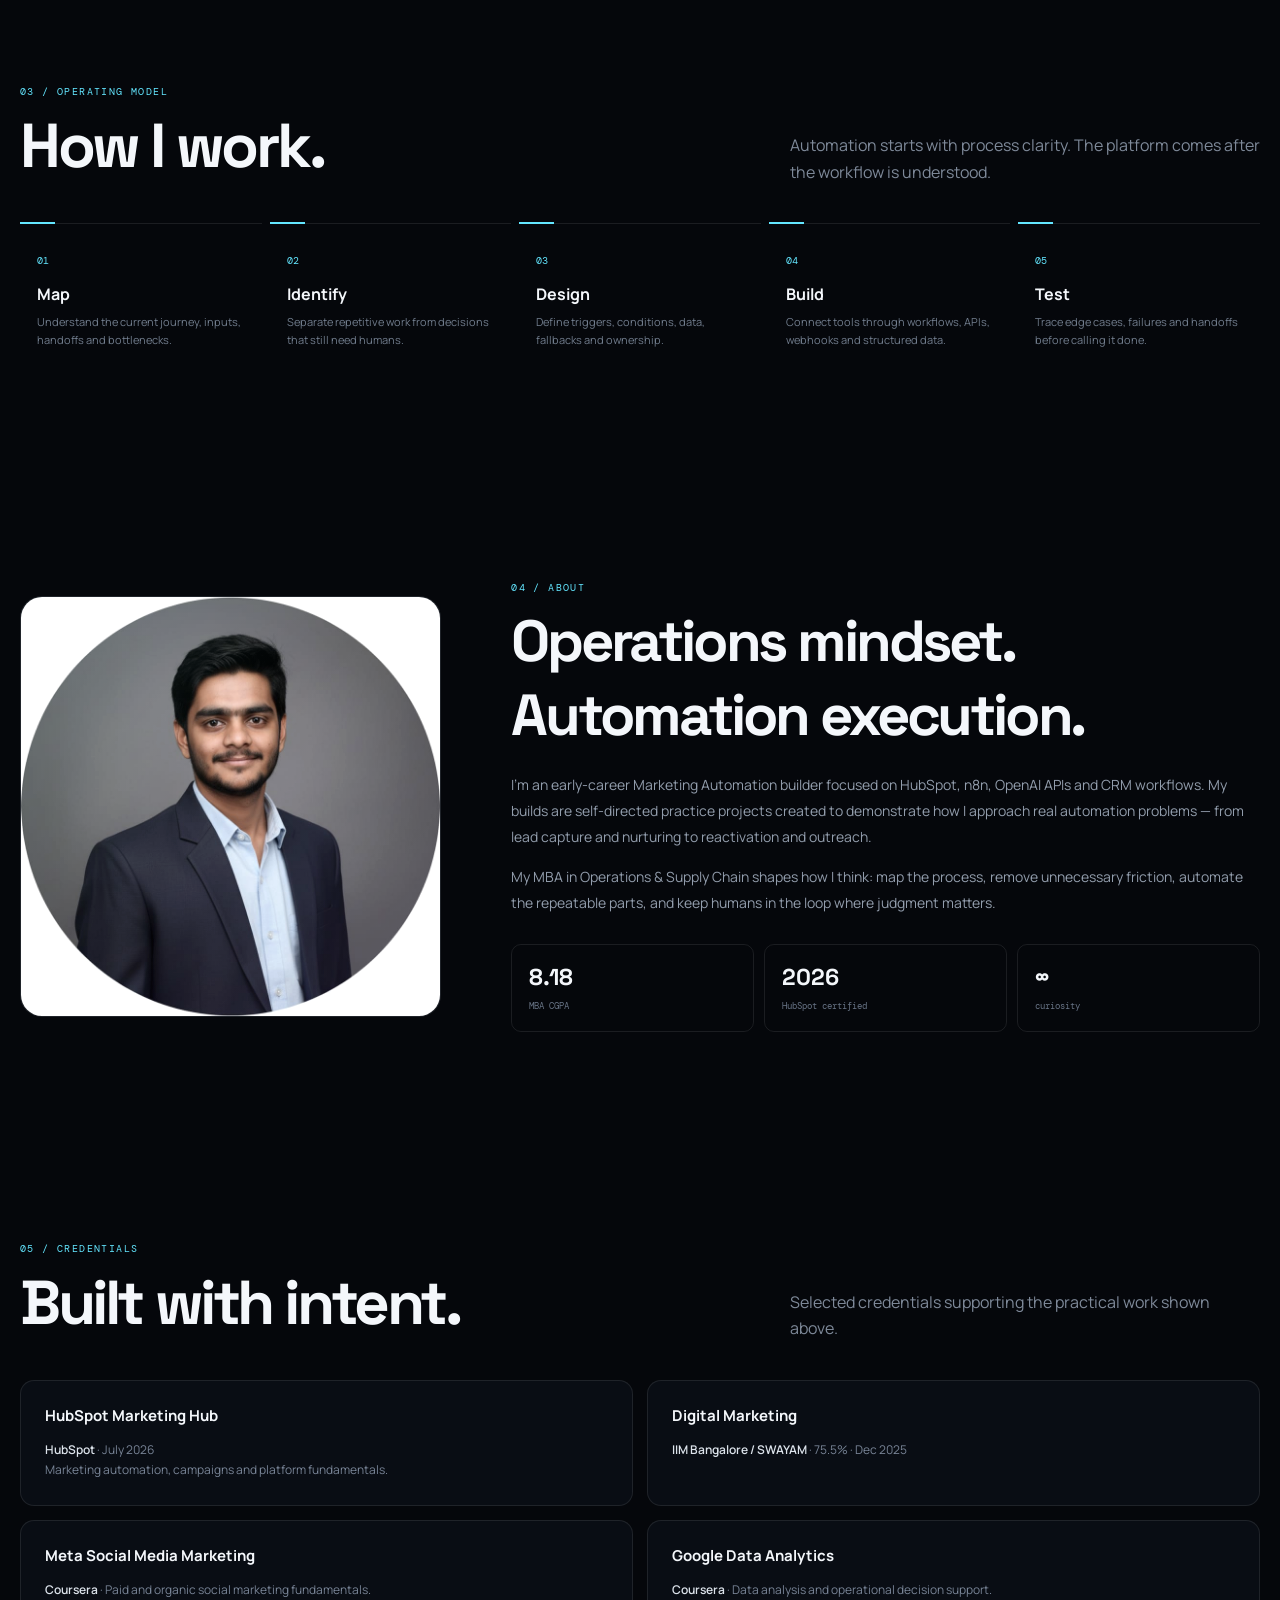
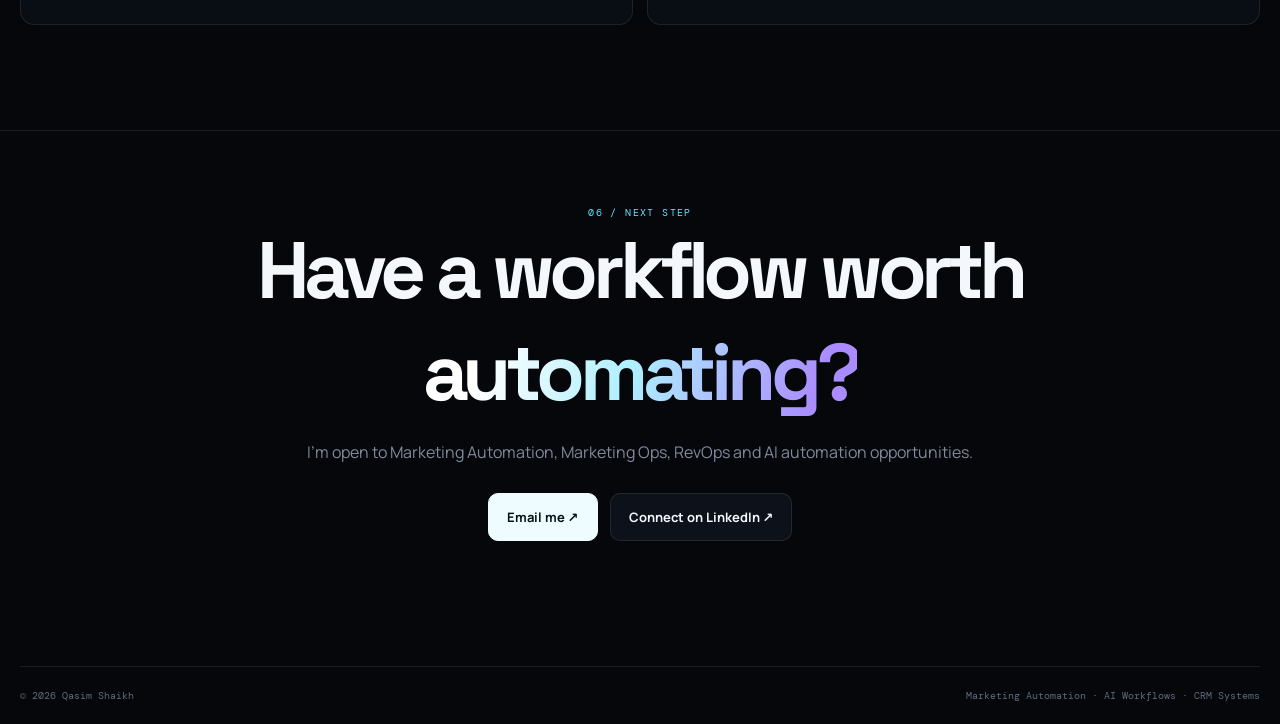
==== commit 615c2381: "Create index.html" ====
--- a/index.html
+++ b/index.html
@@ -1,291 +1,144 @@
-<!DOCTYPE html>
+<!doctype html>
 <html lang="en">
 <head>
-<meta charset="UTF-8">
-<meta name="viewport" content="width=device-width, initial-scale=1">
-<title>Qasim Shaikh — Marketing Automation & AI Workflow Builder</title>
-<meta name="description" content="Qasim Shaikh builds production-style n8n and HubSpot automation systems — lead capture, AI-personalized outreach, and dead-lead reactivation.">
-<link rel="stylesheet" href="styles.css">
+<meta charset="utf-8">
+<meta name="viewport" content="width=device-width,initial-scale=1">
+<meta name="description" content="Qasim Shaikh — Marketing Automation & AI Workflow Builder. Interactive proof-of-work portfolio for HubSpot, n8n, OpenAI, CRM and revenue automation.">
+<meta name="theme-color" content="#05070b">
+<title>Qasim Shaikh — Automation Systems</title>
+<style>
+@import url('https://fonts.googleapis.com/css2?family=DM+Mono:wght@400;500&family=Manrope:wght@400;500;600;700;800&family=Space+Grotesk:wght@500;600;700&display=swap');
+:root{--bg:#05070b;--panel:#0a0e15;--panel2:#0e131d;--text:#f4f7fb;--muted:#8d98a9;--line:rgba(255,255,255,.09);--cyan:#63e6ff;--violet:#a98bff;--green:#69e6a1;--max:1240px}
+*{box-sizing:border-box}html{scroll-behavior:smooth}body{margin:0;background:var(--bg);color:var(--text);font-family:Manrope,system-ui,sans-serif;overflow-x:hidden}
+body:before{content:"";position:fixed;inset:0;pointer-events:none;background:linear-gradient(rgba(255,255,255,.018) 1px,transparent 1px),linear-gradient(90deg,rgba(255,255,255,.018) 1px,transparent 1px);background-size:56px 56px;mask-image:linear-gradient(to bottom,black,transparent 80%);z-index:-2}
+body:after{content:"";position:fixed;width:55vw;height:55vw;right:-25vw;top:-20vw;background:radial-gradient(circle,rgba(99,230,255,.12),transparent 62%);filter:blur(35px);pointer-events:none;z-index:-1}
+a{color:inherit;text-decoration:none}.wrap{width:min(var(--max),calc(100% - 40px));margin:auto}
+.topline{height:2px;background:linear-gradient(90deg,transparent,var(--cyan),var(--violet),transparent);box-shadow:0 0 25px rgba(99,230,255,.6)}
+nav{position:sticky;top:0;z-index:50;background:rgba(5,7,11,.72);backdrop-filter:blur(18px);border-bottom:1px solid var(--line)}
+.navin{height:72px;display:flex;align-items:center;justify-content:space-between}.logo{font:600 15px "DM Mono";letter-spacing:.08em}.logo b{color:var(--cyan)}
+.navlinks{display:flex;gap:26px;color:#aab4c2;font-size:13px}.navlinks a:hover{color:white}.navcta{padding:10px 15px;border:1px solid rgba(99,230,255,.35);border-radius:9px;background:rgba(99,230,255,.07);font-size:13px}
+.hero{min-height:760px;display:grid;grid-template-columns:1.02fr .98fr;gap:55px;align-items:center;padding:85px 0 70px;position:relative}
+.eyebrow{font:500 11px "DM Mono";letter-spacing:.16em;text-transform:uppercase;color:var(--cyan);display:flex;align-items:center;gap:10px}.eyebrow:before{content:"";width:28px;height:1px;background:var(--cyan);box-shadow:0 0 12px var(--cyan)}
+h1{font-family:"Space Grotesk";font-size:clamp(48px,6.3vw,91px);line-height:.94;letter-spacing:-.065em;margin:22px 0}.grad{background:linear-gradient(105deg,#fff 15%,#aeefff 48%,#aa8cff 90%);-webkit-background-clip:text;background-clip:text;color:transparent}
+.hero p{font-size:17px;line-height:1.75;color:#a4afbd;max-width:630px}.buttons{display:flex;gap:12px;flex-wrap:wrap;margin:30px 0}.btn{border:1px solid var(--line);background:#0d121a;padding:14px 18px;border-radius:10px;font-weight:700;font-size:13px;transition:.25s}.btn.primary{background:#eefbff;color:#061018;border-color:#eefbff}.btn:hover{transform:translateY(-3px);border-color:rgba(99,230,255,.5);box-shadow:0 12px 30px rgba(0,0,0,.35)}
+.stats{display:flex;gap:32px;margin-top:42px}.stat strong{display:block;font:700 28px "Space Grotesk"}.stat span{font:11px "DM Mono";color:var(--muted);text-transform:uppercase;letter-spacing:.08em}
+.heroart{position:relative;perspective:1100px}.command{min-height:465px;border:1px solid var(--line);border-radius:22px;background:linear-gradient(145deg,rgba(18,24,35,.94),rgba(7,10,16,.92));box-shadow:0 35px 100px rgba(0,0,0,.48),inset 0 1px rgba(255,255,255,.05);padding:20px;transform:rotateY(-7deg) rotateX(2deg);transition:transform .5s}.heroart:hover .command{transform:rotateY(-2deg) rotateX(0)}
+.windowbar{display:flex;align-items:center;justify-content:space-between;color:#697586;font:10px "DM Mono";padding-bottom:18px;border-bottom:1px solid var(--line)}.dots{display:flex;gap:6px}.dots i{width:7px;height:7px;border-radius:50%;background:#384352}
+.flow{height:340px;position:relative;display:flex;flex-direction:column;justify-content:space-around;padding:20px 15px}.flow:before{content:"";position:absolute;left:38px;top:43px;bottom:43px;width:1px;background:linear-gradient(var(--cyan),var(--violet));opacity:.35}
+.node{position:relative;display:grid;grid-template-columns:48px 1fr auto;align-items:center;gap:12px;z-index:2}.icon{width:47px;height:47px;border:1px solid rgba(99,230,255,.28);background:#0b151d;border-radius:12px;display:grid;place-items:center;color:var(--cyan);font:600 14px "DM Mono";box-shadow:0 0 22px rgba(99,230,255,.08)}.node h3{font-size:14px;margin:0 0 3px}.node p{font-size:10px;margin:0;color:#718094}.tag{font:10px "DM Mono";color:#8d99a8;padding:6px 8px;border:1px solid var(--line);border-radius:6px}
+.pulse{animation:pulse 2.5s infinite}.node:nth-child(2) .icon{color:var(--violet);border-color:rgba(169,139,255,.3)}.node:nth-child(3) .icon{color:var(--green);border-color:rgba(105,230,161,.3)}
+@keyframes pulse{0%,100%{box-shadow:0 0 0 rgba(99,230,255,0)}50%{box-shadow:0 0 30px rgba(99,230,255,.25)}}
+.mini{font:10px "DM Mono";color:#627083}.live{color:var(--green)}.live:before{content:"";display:inline-block;width:6px;height:6px;background:var(--green);border-radius:50%;margin-right:6px;box-shadow:0 0 12px var(--green)}
+.ticker{border-top:1px solid var(--line);border-bottom:1px solid var(--line);overflow:hidden;white-space:nowrap}.tickerin{display:inline-flex;gap:45px;padding:15px 0;animation:marquee 25s linear infinite;font:11px "DM Mono";color:#697687;text-transform:uppercase}.ticker b{color:#aeb9c8;font-weight:500}@keyframes marquee{to{transform:translateX(-50%)}}
+section{padding:105px 0}.sectionhead{display:flex;justify-content:space-between;gap:30px;align-items:end;margin-bottom:38px}.kicker{font:10px "DM Mono";color:var(--cyan);letter-spacing:.14em;text-transform:uppercase}.sectionhead h2{font:700 clamp(34px,5vw,62px) "Space Grotesk";letter-spacing:-.055em;margin:8px 0 0}.sectionhead p{color:#7e8999;max-width:470px;line-height:1.65;margin:0}
+.lab{border:1px solid var(--line);border-radius:24px;background:linear-gradient(135deg,#090e15,#070a10);overflow:hidden;box-shadow:0 30px 90px rgba(0,0,0,.3)}.labtop{padding:25px;border-bottom:1px solid var(--line);display:flex;justify-content:space-between;gap:20px}.labtop strong{font:600 16px "DM Mono"}.labtop span{font-size:11px;color:#657284}
+.scenarios{display:flex;gap:9px;flex-wrap:wrap;padding:20px 25px;border-bottom:1px solid var(--line)}.scenario{font:11px "DM Mono";color:#9ba6b5;background:#0b1119;border:1px solid var(--line);padding:10px 12px;border-radius:8px;cursor:pointer;transition:.2s}.scenario.active,.scenario:hover{border-color:var(--cyan);color:#dffaff;background:rgba(99,230,255,.07)}
+.blueprint{display:grid;grid-template-columns:1fr 1.1fr}.bptext{padding:35px;border-right:1px solid var(--line)}.bptext h3{font:700 28px "Space Grotesk";margin:0 0 12px}.bptext p{color:#8d98a7;line-height:1.7;font-size:14px}.stack{display:flex;flex-wrap:wrap;gap:7px;margin:22px 0}.stack span{font:10px "DM Mono";padding:6px 8px;border:1px solid var(--line);color:#9ca8b7;border-radius:5px}.reduction{font:11px "DM Mono";color:var(--green)}.bpnodes{padding:35px;display:grid;gap:12px;align-content:center}.bpn{display:flex;align-items:center;gap:12px;padding:15px;border:1px solid var(--line);border-radius:10px;background:#0a1018;animation:rise .5s both}.bpn:nth-child(2){animation-delay:.07s}.bpn:nth-child(3){animation-delay:.14s}.bpn:nth-child(4){animation-delay:.21s}.bpn i{width:8px;height:8px;border-radius:50%;background:var(--cyan);box-shadow:0 0 15px var(--cyan)}.bpn strong{font-size:12px}.bpn small{display:block;color:#687486;font:9px "DM Mono";margin-top:3px}@keyframes rise{from{opacity:0;transform:translateY(8px)}to{opacity:1;transform:none}}
+.calculator{margin-top:18px;display:grid;grid-template-columns:1fr 1fr;border:1px solid var(--line);border-radius:24px;overflow:hidden;background:#090d14}.calcform{padding:35px;border-right:1px solid var(--line)}.calcform h3,.calcresult h3{font:600 23px "Space Grotesk";margin:0 0 7px}.sub{font-size:12px;color:#707c8d;line-height:1.6}.field{margin-top:20px}.field label{font:10px "DM Mono";color:#7c8999;display:block;margin-bottom:8px}.field input{width:100%;padding:13px 14px;border-radius:8px;border:1px solid var(--line);background:#060a10;color:white;outline:none;font:13px "DM Mono"}.field input:focus{border-color:var(--cyan)}.calcresult{padding:35px;display:flex;flex-direction:column;justify-content:center}.bigresult{font:700 clamp(42px,6vw,72px) "Space Grotesk";letter-spacing:-.06em;margin:15px 0 2px}.resultlabel{font:10px "DM Mono";color:#6e7a8b;text-transform:uppercase}.resultgrid{display:grid;grid-template-columns:1fr 1fr;gap:10px;margin-top:25px}.resultbox{padding:14px;border:1px solid var(--line);border-radius:9px}.resultbox strong{display:block;font:700 18px "Space Grotesk"}.resultbox span{font:9px "DM Mono";color:#697586}.note{font:10px "DM Mono";color:#596577;margin-top:20px}
+.projects{display:grid;grid-template-columns:repeat(2,1fr);gap:14px}.project{min-height:280px;padding:26px;border:1px solid var(--line);border-radius:17px;background:linear-gradient(145deg,#0b1018,#080b11);position:relative;overflow:hidden;transition:.35s}.project:before{content:"";position:absolute;width:180px;height:180px;right:-70px;top:-70px;background:radial-gradient(circle,rgba(99,230,255,.11),transparent 70%)}.project:hover{transform:translateY(-6px);border-color:rgba(99,230,255,.28);box-shadow:0 20px 60px rgba(0,0,0,.3)}.project .num{font:10px "DM Mono";color:#5c6878}.project h3{font:700 25px "Space Grotesk";margin:25px 0 8px}.project p{font-size:13px;color:#818d9d;line-height:1.6;max-width:520px}.chips{display:flex;gap:7px;flex-wrap:wrap;margin-top:22px}.chips span{font:9px "DM Mono";color:#8793a3;border:1px solid var(--line);padding:6px 8px;border-radius:5px}.arrow{position:absolute;right:25px;bottom:24px;color:var(--cyan);font-size:20px}
+.workgrid{display:grid;grid-template-columns:repeat(5,1fr);gap:8px}.workstep{padding:23px 17px;border-top:1px solid var(--line);position:relative}.workstep:before{content:"";position:absolute;top:-2px;left:0;width:35px;height:2px;background:var(--cyan)}.workstep span{font:10px "DM Mono";color:var(--cyan)}.workstep h3{font-size:16px;margin:14px 0 8px}.workstep p{font-size:11px;color:#717d8d;line-height:1.6;margin:0}
+.about{display:grid;grid-template-columns:.72fr 1.28fr;gap:70px;align-items:center}.portrait{aspect-ratio:1;border:1px solid var(--line);border-radius:22px;overflow:hidden;background:#0a0e15;position:relative}.portrait img{width:100%;height:100%;object-fit:cover;filter:saturate(.85) contrast(1.05)}.portrait:after{content:"";position:absolute;inset:0;background:linear-gradient(135deg,rgba(99,230,255,.12),transparent 45%,rgba(169,139,255,.12));mix-blend-mode:screen}.about h2{font:700 clamp(36px,5vw,58px) "Space Grotesk";letter-spacing:-.055em;margin:10px 0 20px}.about p{color:#929dac;line-height:1.85;font-size:14px}.facts{display:grid;grid-template-columns:repeat(3,1fr);gap:10px;margin-top:28px}.fact{border:1px solid var(--line);padding:17px;border-radius:10px}.fact strong{display:block;font:700 23px "Space Grotesk"}.fact span{font:9px "DM Mono";color:#687486}
+.credentials{display:grid;grid-template-columns:1fr 1fr;gap:14px}.cred{padding:24px;border:1px solid var(--line);border-radius:14px;background:#090d14}.cred h3{font-size:15px;margin:0 0 14px}.cred p{font-size:12px;color:#788496;line-height:1.7;margin:0}.cred b{color:#dce3eb;font-weight:600}
+.cta{padding:75px 0 95px;text-align:center;border-top:1px solid var(--line);position:relative}.cta h2{font:700 clamp(42px,7vw,80px) "Space Grotesk";letter-spacing:-.065em;margin:0 auto 18px;max-width:850px}.cta p{color:#7f8a9b}.footer{border-top:1px solid var(--line);padding:22px 0;color:#5f6b7c;font:10px "DM Mono";display:flex;justify-content:space-between;gap:15px}
+.reveal{opacity:0;transform:translateY(25px);transition:opacity .8s ease,transform .8s ease}.reveal.show{opacity:1;transform:none}.progress{position:fixed;z-index:100;top:0;left:0;height:2px;background:var(--cyan);width:0;box-shadow:0 0 12px var(--cyan)}
+.glow{position:fixed;pointer-events:none;width:300px;height:300px;border-radius:50%;background:radial-gradient(circle,rgba(99,230,255,.055),transparent 65%);transform:translate(-50%,-50%);z-index:-1}
+@media(max-width:900px){.hero{grid-template-columns:1fr;padding-top:65px}.heroart{max-width:720px}.command{transform:none}.blueprint,.calculator,.about,.credentials{grid-template-columns:1fr}.bptext,.calcform{border-right:0;border-bottom:1px solid var(--line)}.workgrid{grid-template-columns:repeat(2,1fr)}.projects{grid-template-columns:1fr}.navlinks{display:none}}
+@media(max-width:600px){.wrap{width:min(100% - 26px,var(--max))}.navin{height:62px}.navcta{padding:8px 11px}.hero{min-height:auto;padding:55px 0 65px}h1{font-size:51px}.hero p{font-size:15px}.stats{gap:20px}.stat strong{font-size:23px}.command{min-height:400px;padding:13px}.flow{height:295px;padding:10px 0}.node{grid-template-columns:40px 1fr}.node .tag{display:none}.icon{width:39px;height:39px}.flow:before{left:28px}.sectionhead{display:block}.sectionhead p{margin-top:14px}.labtop{display:block}.labtop span{display:block;margin-top:8px}.scenarios{padding:15px}.bptext,.bpnodes,.calcform,.calcresult{padding:24px}.resultgrid,.facts{grid-template-columns:1fr 1fr}.workgrid{grid-template-columns:1fr}.project{min-height:250px}.footer{display:block;line-height:1.8}.footer span:last-child{display:block;margin-top:6px}}
+@media(prefers-reduced-motion:reduce){*,*:before,*:after{animation-duration:.001ms!important;animation-iteration-count:1!important;scroll-behavior:auto!important;transition:none!important}.reveal{opacity:1;transform:none}.glow{display:none}}
+</style>
 </head>
 <body>
+<div class="progress"></div><div class="glow"></div><div class="topline"></div>
+<nav><div class="wrap navin"><a class="logo" href="#"><b>Q</b>ASIM.SHAIKH</a><div class="navlinks"><a href="#systems">Systems</a><a href="#lab">Interactive Lab</a><a href="#about">About</a><a href="#contact">Contact</a></div><a class="navcta" href="mailto:skqasim923@gmail.com">Let's talk ↗</a></div></nav>
 
-<nav class="topnav">
-  <div class="wrap">
-    <div class="brand"><span class="dot"></span>QASIM.SHAIKH</div>
-    <div class="navlinks">
-      <a href="#about">About</a>
-      <a href="#projects">Systems</a>
-      <a href="#skills">Skills</a>
-      <a href="#certs">Certifications</a>
-      <a href="#contact">Contact</a>
-    </div>
-    <a class="btn ghost" href="mailto:skqasim923@gmail.com" style="padding:8px 16px;">Email</a>
-  </div>
-</nav>
+<main>
+<section class="wrap hero">
+<div class="reveal">
+<div class="eyebrow">Marketing Automation · AI · CRM</div>
+<h1>I build <span class="grad">systems</span> that turn manual work into automation.</h1>
+<p>Production-style automation builds across HubSpot, n8n, OpenAI and APIs — designed around real processes, not tool demos.</p>
+<div class="buttons"><a class="btn primary" href="#systems">Explore my systems ↓</a><a class="btn" href="https://drive.google.com/drive/folders/1Mffjgi9EfVrvHQqLFDPZmlVz44raPpQ6?usp=sharing" target="_blank">View résumé ↗</a><a class="btn" href="https://www.linkedin.com/in/qasim-shaikh-/" target="_blank">LinkedIn ↗</a></div>
+<div class="stats"><div class="stat"><strong>04</strong><span>systems built</span></div><div class="stat"><strong>13+</strong><span>workflows</span></div><div class="stat"><strong>08</strong><span>APIs / platforms</span></div></div>
+</div>
+<div class="heroart reveal">
+<div class="command">
+<div class="windowbar"><div class="dots"><i></i><i></i><i></i></div><span>AUTOMATION / LIVE BLUEPRINT</span><span class="live">RUNNING</span></div>
+<div class="flow">
+<div class="node"><div class="icon pulse">01</div><div><h3>Lead captured</h3><p>Form / Ads / webhook</p></div><span class="tag">INPUT</span></div>
+<div class="node"><div class="icon pulse">02</div><div><h3>AI qualifies</h3><p>Score + intent + context</p></div><span class="tag">LOGIC</span></div>
+<div class="node"><div class="icon pulse">03</div><div><h3>Outreach sent</h3><p>Email / WhatsApp / sequence</p></div><span class="tag">ACTION</span></div>
+<div class="node"><div class="icon pulse">04</div><div><h3>CRM updated</h3><p>Route, notify, schedule</p></div><span class="tag">SYNC</span></div>
+</div>
+<div class="windowbar"><span>n8n · HubSpot · OpenAI · APIs</span><span class="mini">01 → 04</span></div>
+</div>
+</div>
+</section>
+<div class="ticker"><div class="tickerin"><b>HUBSPOT</b> · <b>n8n</b> · <b>OPENAI</b> · WEBHOOKS · CRM · WHATSAPP · SENDGRID · GOOGLE SHEETS · API ORCHESTRATION · <b>HUBSPOT</b> · <b>n8n</b> · <b>OPENAI</b> · WEBHOOKS · CRM · WHATSAPP · SENDGRID · GOOGLE SHEETS · API ORCHESTRATION ·</div></div>
 
-<header class="hero">
-  <div class="wrap hero-grid">
-    <div>
-      <span class="eyebrow">MBA · Operations &amp; Supply Chain · Self-directed automation practice</span>
-      <h1>I build automation systems that replace manual follow-up with <span class="accent">structured logic.</span></h1>
-      <p class="lede">n8n, HubSpot, and the OpenAI API — wired into lead capture, WhatsApp/email outreach, and CRM update workflows. Built and tested end-to-end, not pitched as slides.</p>
-      <div class="btnrow">
-        <a class="btn primary" href="#projects">View systems ↓</a>
-        <a class="btn ghost" href="https://drive.google.com/drive/folders/1Mffjgi9EfVrvHQqLFDPZmlVz44raPpQ6?usp=sharing" target="_blank" rel="noopener">Download résumé</a>
-        <a class="btn ghost" href="https://www.linkedin.com/in/qasim-shaikh-/" target="_blank" rel="noopener">LinkedIn</a>
-      </div>
-
-      <div class="stats">
-        <div class="stat"><div class="num">4</div><div class="label">Automation systems built</div></div>
-        <div class="stat"><div class="num">13+</div><div class="label">Workflows engineered end-to-end</div></div>
-        <div class="stat"><div class="num">8</div><div class="label">APIs / platforms integrated</div></div>
-      </div>
-    </div>
-
-    <div class="diagram-card">
-      <svg viewBox="0 0 320 340" xmlns="http://www.w3.org/2000/svg" role="img" aria-label="Diagram of an automated lead workflow: lead captured, AI scoring, outreach sent, CRM updated">
-        <!-- connectors -->
-        <path class="flow-line" d="M160 55 L160 95" />
-        <path class="flow-line" d="M160 145 L160 185" />
-        <path class="flow-line" d="M160 235 L160 275" />
-
-        <!-- node 1 -->
-        <g class="flow-node">
-          <rect x="60" y="15" width="200" height="40" rx="6"/>
-          <text x="160" y="33" text-anchor="middle">Lead captured</text>
-          <text class="sub" x="160" y="46" text-anchor="middle">Form / Ads webhook</text>
-        </g>
-        <!-- node 2 -->
-        <g class="flow-node">
-          <rect x="60" y="95" width="200" height="50" rx="6"/>
-          <text x="160" y="116" text-anchor="middle">AI scores &amp; personalizes</text>
-          <text class="sub" x="160" y="132" text-anchor="middle">OpenAI API</text>
-        </g>
-        <!-- node 3 -->
-        <g class="flow-node">
-          <rect x="60" y="185" width="200" height="50" rx="6"/>
-          <text x="160" y="206" text-anchor="middle">Outreach sent</text>
-          <text class="sub" x="160" y="222" text-anchor="middle">WhatsApp Cloud API / SendGrid</text>
-        </g>
-        <!-- node 4 -->
-        <g class="flow-node">
-          <rect x="60" y="275" width="200" height="50" rx="6"/>
-          <text x="160" y="296" text-anchor="middle">CRM updated</text>
-          <text class="sub" x="160" y="312" text-anchor="middle">HubSpot / Google Sheets</text>
-        </g>
-
-        <circle class="flow-pulse" cx="160" cy="75" r="3">
-          <animate attributeName="cy" values="60;90;60" dur="2.8s" repeatCount="indefinite"/>
-        </circle>
-      </svg>
-    </div>
-  </div>
-</header>
-
-<section id="about">
-  <div class="wrap">
-    <div class="section-head">
-      <span class="kicker">01 — About</span>
-      <h2>Founder, FutureTech AI — a self-directed practice, not an agency.</h2>
-    </div>
-    <div class="about-panel">
-     <img src="Qasim-Shaikh.jpg" alt="Qasim Shaikh" style="width: 120px; height: 120px; border-radius: 50%; border: 2px solid #00f2fe; object-fit: cover; margin-bottom: 20px;">
-      <div>
-        <p class="lede">I'm an MBA graduate (Operations &amp; Supply Chain, Savitribai Phule Pune University — First Class with Distinction, CGPA 8.18) who builds automation systems the way an operations person would: map the process, remove the manual steps, wire the handoffs so nothing falls through. FutureTech AI is where I build and test those systems myself — n8n workflows, HubSpot sequences, AI-personalized outreach — before I'd ever sell them to a client.</p>
-        <p class="note">Everything on this site is work I built and can walk through live, unprompted. No client engagements have closed yet — these are self-directed systems, described as built, not delivered.</p>
-      </div>
-    </div>
-  </div>
+<section class="wrap reveal" id="lab">
+<div class="sectionhead"><div><div class="kicker">01 / Interactive proof</div><h2>Don't just read.<br>Run the logic.</h2></div><p>Pick a business problem and see how I translate it into an automation blueprint. This is the same thinking used before touching a platform.</p></div>
+<div class="lab">
+<div class="labtop"><strong>AUTOMATION LAB</strong><span>Select a problem → inspect the architecture</span></div>
+<div class="scenarios" id="scenarios"></div>
+<div class="blueprint"><div class="bptext" id="bptext"></div><div class="bpnodes" id="bpnodes"></div></div>
+</div>
+<div class="calculator">
+<div class="calcform"><div class="kicker">Opportunity estimator</div><h3>What could automation free up?</h3><div class="sub">A simple illustrative model for manual effort. It is not a promised business result.</div>
+<div class="field"><label>LEADS / MONTH</label><input id="leads" type="number" value="250" min="0"></div>
+<div class="field"><label>MANUAL MINUTES / LEAD</label><input id="mins" type="number" value="12" min="0"></div>
+<div class="field"><label>HOURLY VALUE · ₹</label><input id="rate" type="number" value="500" min="0"></div></div>
+<div class="calcresult"><div class="kicker">Illustrative output</div><h3>Time currently spent</h3><div class="bigresult" id="hours">50.0h</div><div class="resultlabel">manual hours / month</div><div class="resultgrid"><div class="resultbox"><strong id="value">₹25,000</strong><span>illustrative time value</span></div><div class="resultbox"><strong id="saved">40.0h</strong><span>at 80% automation</span></div></div><div class="note">Model: leads × minutes ÷ 60. Automation estimate assumes 80% reduction in manual effort.</div></div>
+</div>
 </section>
 
-<section id="projects">
-  <div class="wrap">
-    <div class="section-head">
-      <span class="kicker">02 — Systems</span>
-      <h2>Four systems, each solving one manual bottleneck.</h2>
-      <p class="section-sub">Every workflow here runs — trigger, logic branches, and all. Click through for the architecture, not just a screenshot.</p>
-    </div>
-
-    <div class="projects-grid">
-
-      <div class="project-card">
-        <div class="project-top">
-          <div class="project-title">LeadFlow AI</div>
-          <span class="wf-count">7 workflows</span>
-        </div>
-        <p class="project-problem">Real estate teams lose leads between form fill and first contact. This captures, scores, and reaches out automatically.</p>
-        <div class="tags">
-          <span class="tag">n8n</span><span class="tag">OpenAI API</span><span class="tag">WhatsApp Cloud API</span><span class="tag">SendGrid</span><span class="tag">Calendly</span><span class="tag">Google Sheets</span>
-        </div>
-        <div class="project-links">
-          <a href="projects/leadflow-ai.html">View architecture →</a>
-          <a href="https://futuretech-ai-nexus.lovable.app/" target="_blank" rel="noopener">Live demo</a>
-        </div>
-      </div>
-
-      <div class="project-card">
-        <div class="project-top">
-          <div class="project-title">Lazarus Engine</div>
-          <span class="wf-count">5 workflows</span>
-        </div>
-        <p class="project-problem">Dormant CRM leads just sit there. This scores viability, re-engages them with AI-personalized messages, and detects replies in real time.</p>
-        <div class="tags">
-          <span class="tag">n8n</span><span class="tag">OpenAI API</span><span class="tag">WhatsApp Cloud API</span><span class="tag">SendGrid</span><span class="tag">Google Sheets</span>
-        </div>
-        <div class="project-links">
-          <a href="projects/lazarus-engine.html">View architecture →</a>
-          <a href="https://lead-reactivation-page.netlify.app/" target="_blank" rel="noopener">Live demo</a>
-        </div>
-      </div>
-
-      <div class="project-card">
-        <div class="project-top">
-          <div class="project-title">HubSpot Lead Follow-Up Automation</div>
-          <span class="wf-count">1 multi-branch workflow</span>
-        </div>
-        <p class="project-problem">Converted leads need timed follow-up without a rep babysitting the inbox. This chases, waits, escalates, and disqualifies — automatically.</p>
-        <div class="tags">
-          <span class="tag">HubSpot Workflows</span><span class="tag">Email Automation</span><span class="tag">CRM Logic</span>
-        </div>
-        <div class="project-links">
-          <a href="projects/hubspot-followup.html">View architecture →</a>
-          <span class="status-tag">Built in HubSpot · no public demo</span>
-        </div>
-      </div>
-
-      <div class="project-card">
-        <div class="project-top">
-          <div class="project-title">Outreach Engine</div>
-          <span class="wf-count">Cold-email sequence</span>
-        </div>
-        <p class="project-problem">Manual cold outreach doesn't scale past a handful of prospects a day. This sequences and sends without the copy-paste.</p>
-        <div class="tags">
-          <span class="tag">n8n</span><span class="tag">Cold Email</span><span class="tag">Sequencing Logic</span>
-        </div>
-        <div class="project-links">
-          <a href="projects/outreach-engine.html">View architecture →</a>
-          <span class="status-tag">Built locally · not deployed publicly</span>
-        </div>
-      </div>
-
-    </div>
-  </div>
+<section class="wrap reveal" id="systems"><div class="sectionhead"><div><div class="kicker">02 / Selected systems</div><h2>Proof of work.</h2></div><p>Compact overview here. Each system has its own page with the deeper Problem → Solution → Architecture breakdown.</p></div>
+<div class="projects">
+<a class="project" href="projects/leadflow-ai.html"><span class="num">SYSTEM / 01</span><h3>LeadFlow AI</h3><p>Lead capture → AI qualification → personalized outreach → CRM → booking.</p><div class="chips"><span>n8n</span><span>OpenAI</span><span>HubSpot</span><span>Calendly</span></div><span class="arrow">↗</span></a>
+<a class="project" href="projects/lazarus-engine.html"><span class="num">SYSTEM / 02</span><h3>Lazarus Engine</h3><p>Dormant lead detection, viability scoring and multi-channel reactivation logic.</p><div class="chips"><span>n8n</span><span>OpenAI</span><span>WhatsApp</span><span>SendGrid</span></div><span class="arrow">↗</span></a>
+<a class="project" href="projects/hubspot-followup.html"><span class="num">SYSTEM / 03</span><h3>HubSpot Lead Follow-Up</h3><p>Structured nurture journey with scoring, MQL conversion, notifications and branches.</p><div class="chips"><span>HubSpot</span><span>Workflows</span><span>Lead scoring</span></div><span class="arrow">↗</span></a>
+<a class="project" href="projects/outreach-engine.html"><span class="num">SYSTEM / 04</span><h3>Outreach Engine</h3><p>Scheduled cold-email sequencing with status tracking and operational visibility.</p><div class="chips"><span>n8n</span><span>SendGrid</span><span>Sheets</span></div><span class="arrow">↗</span></a>
+</div>
 </section>
 
-<section id="skills">
-  <div class="wrap">
-    <div class="section-head">
-      <span class="kicker">03 — Skills</span>
-      <h2>The stack, calibrated honestly.</h2>
-      <p class="section-sub">Advanced means I can architect and debug it unassisted. Working means I've shipped with it. Familiar means I understand it but haven't built production work with it yet.</p>
-    </div>
-    <div class="skills-grid">
-      <div class="skill-cat">
-        <h3>Automation</h3>
-        <ul>
-          <li>n8n <span class="level">ADVANCED</span></li>
-          <li>Make <span class="level">WORKING</span></li>
-          <li>Zapier <span class="level">FAMILIAR</span></li>
-        </ul>
-      </div>
-      <div class="skill-cat">
-        <h3>AI &amp; APIs</h3>
-        <ul>
-          <li>OpenAI API <span class="level">ADVANCED</span></li>
-          <li>Claude API <span class="level">WORKING</span></li>
-          <li>Prompt Engineering <span class="level">WORKING</span></li>
-        </ul>
-      </div>
-      <div class="skill-cat">
-        <h3>CRM &amp; Outreach</h3>
-        <ul>
-          <li>HubSpot CRM <span class="level">WORKING</span></li>
-          <li>Apollo / Sales Navigator <span class="level">ADVANCED</span></li>
-          <li>Instantly <span class="level">WORKING</span></li>
-          <li>GoHighLevel <span class="level">FAMILIAR</span></li>
-        </ul>
-      </div>
-      <div class="skill-cat">
-        <h3>Messaging &amp; Comms</h3>
-        <ul>
-          <li>WhatsApp Cloud API <span class="level">WORKING</span></li>
-          <li>SendGrid <span class="level">WORKING</span></li>
-          <li>Calendly API <span class="level">WORKING</span></li>
-        </ul>
-      </div>
-      <div class="skill-cat">
-        <h3>Data &amp; Analytics</h3>
-        <ul>
-          <li>Google Sheets <span class="level">ADVANCED</span></li>
-          <li>Excel <span class="level">WORKING</span></li>
-          <li>GA4 <span class="level">FAMILIAR</span></li>
-        </ul>
-      </div>
-      <div class="skill-cat">
-        <h3>Marketing</h3>
-        <ul>
-          <li>Meta Ads Manager <span class="level">WORKING</span></li>
-          <li>UTM Tracking <span class="level">WORKING</span></li>
-          <li>Clay <span class="level">FAMILIAR</span></li>
-        </ul>
-      </div>
-    </div>
-  </div>
-</section>
+<section class="wrap reveal"><div class="sectionhead"><div><div class="kicker">03 / Operating model</div><h2>How I work.</h2></div><p>Automation starts with process clarity. The platform comes after the workflow is understood.</p></div>
+<div class="workgrid">
+<div class="workstep"><span>01</span><h3>Map</h3><p>Understand the current journey, inputs, handoffs and bottlenecks.</p></div>
+<div class="workstep"><span>02</span><h3>Identify</h3><p>Separate repetitive work from decisions that still need humans.</p></div>
+<div class="workstep"><span>03</span><h3>Design</h3><p>Define triggers, conditions, data, fallbacks and ownership.</p></div>
+<div class="workstep"><span>04</span><h3>Build</h3><p>Connect tools through workflows, APIs, webhooks and structured data.</p></div>
+<div class="workstep"><span>05</span><h3>Test</h3><p>Trace edge cases, failures and handoffs before calling it done.</p></div>
+</div></section>
 
-<section id="certs">
-  <div class="wrap">
-    <div class="section-head">
-      <span class="kicker">04 — Certifications</span>
-      <h2>Held, not claimed.</h2>
-    </div>
-    <div class="certs-list">
-      <div class="cert-row">
-        <div><div class="cert-name">Digital Marketing</div><div class="cert-issuer">IIM Bangalore / SWAYAM — 75.5%</div></div>
-        <span class="cert-status done">COMPLETED</span>
-      </div>
-      <div class="cert-row">
-        <div><div class="cert-name">HubSpot Marketing Hub</div><div class="cert-issuer">HubSpot Academy</div></div>
-        <span class="cert-status done">COMPLETED</span>
-      </div>
-      <div class="cert-row">
-        <div><div class="cert-name">Digital Marketing &amp; E-commerce</div><div class="cert-issuer">Google / Coursera</div></div>
-        <span class="cert-status done">COMPLETED</span>
-      </div>
-      <div class="cert-row">
-        <div><div class="cert-name">Social Media Marketing Professional</div><div class="cert-issuer">Meta / Coursera</div></div>
-        <span class="cert-status done">COMPLETED</span>
-      </div>
-      <div class="cert-row">
-        <div><div class="cert-name">HubSpot Sales Hub &amp; Reporting</div><div class="cert-issuer">HubSpot Academy</div></div>
-        <span class="cert-status done">COMPLETED</span>
-      </div>
-      <div class="cert-row">
-        <div><div class="cert-name">Google Analytics 4</div><div class="cert-issuer">Google / Skillshop</div></div>
-        <span class="cert-status done">COMPLETED</span>
-      </div>
-    </div>
-  </div>
-</section>
+<section class="wrap reveal" id="about"><div class="about"><div class="portrait"><img src="Qasim-Shaikh.jpg" alt="Qasim Shaikh"></div><div><div class="kicker">04 / About</div><h2>Operations mindset.<br>Automation execution.</h2><p>I’m an early-career Marketing Automation builder focused on HubSpot, n8n, OpenAI APIs and CRM workflows. My builds are self-directed practice projects created to demonstrate how I approach real automation problems — from lead capture and nurturing to reactivation and outreach.</p><p>My MBA in Operations & Supply Chain shapes how I think: map the process, remove unnecessary friction, automate the repeatable parts, and keep humans in the loop where judgment matters.</p><div class="facts"><div class="fact"><strong>8.18</strong><span>MBA CGPA</span></div><div class="fact"><strong>2026</strong><span>HubSpot certified</span></div><div class="fact"><strong>∞</strong><span>curiosity</span></div></div></div></div></section>
 
-<section id="contact">
-  <div class="wrap">
-    <div class="contact-panel">
-      <div>
-        <h2 style="margin-top:0;">Let's talk.</h2>
-        <p class="section-sub" style="margin-top:8px;">Open to Marketing Automation / GTM-RevOps roles — remote-first, or Nagpur / Pune.</p>
-      </div>
-      <div class="contact-links">
-        <a class="btn primary" href="mailto:skqasim923@gmail.com">Email me</a>
-        <a class="btn ghost" href="https://www.linkedin.com/in/qasim-shaikh-/" target="_blank" rel="noopener">LinkedIn</a>
-        <a class="btn ghost" href="https://drive.google.com/drive/folders/1Mffjgi9EfVrvHQqLFDPZmlVz44raPpQ6?usp=sharing" target="_blank" rel="noopener">Résumé (PDF)</a>
-      </div>
-    </div>
-  </div>
-</section>
+<section class="wrap reveal"><div class="sectionhead"><div><div class="kicker">05 / Credentials</div><h2>Built with intent.</h2></div><p>Selected credentials supporting the practical work shown above.</p></div>
+<div class="credentials">
+<div class="cred"><h3>HubSpot Marketing Hub</h3><p><b>HubSpot</b> · July 2026<br>Marketing automation, campaigns and platform fundamentals.</p></div>
+<div class="cred"><h3>Digital Marketing</h3><p><b>IIM Bangalore / SWAYAM</b> · 75.5% · Dec 2025</p></div>
+<div class="cred"><h3>Meta Social Media Marketing</h3><p><b>Coursera</b> · Paid and organic social marketing fundamentals.</p></div>
+<div class="cred"><h3>Google Data Analytics</h3><p><b>Coursera</b> · Data analysis and operational decision support.</p></div>
+</div></section>
 
-<footer>© 2026 Qasim Shaikh — built and hosted as a static site.</footer>
+<section class="cta reveal" id="contact"><div class="wrap"><div class="kicker">06 / Next step</div><h2>Have a workflow worth <span class="grad">automating?</span></h2><p>I'm open to Marketing Automation, Marketing Ops, RevOps and AI automation opportunities.</p><div class="buttons" style="justify-content:center"><a class="btn primary" href="mailto:skqasim923@gmail.com">Email me ↗</a><a class="btn" href="https://www.linkedin.com/in/qasim-shaikh-/" target="_blank">Connect on LinkedIn ↗</a></div></div></section>
+</main>
+<footer><div class="wrap footer"><span>© 2026 Qasim Shaikh</span><span>Marketing Automation · AI Workflows · CRM Systems</span></div></footer>
 
-<script src="script.js"></script>
+<script>
+const scenarios=[
+{title:"Leads are not followed up",desc:"Turn new inquiries into a structured journey instead of relying on someone to remember the next action.",stack:["HubSpot","n8n","OpenAI","SendGrid","Calendly"],reduction:"06 → 01 manual touchpoints",nodes:[["Capture","Receive form / ad lead"],["Qualify","Score intent + fit"],["Nurture","Personalized follow-up"],["Route","Notify sales / book"]]},
+{title:"Old leads are going cold",desc:"Find dormant records, assess viability, re-engage with context, and stop when the lead responds or exits.",stack:["n8n","OpenAI","WhatsApp Cloud API","SendGrid"],reduction:"05 → 01 manual touchpoints",nodes:[["Detect","Find dormant leads"],["Score","Estimate viability"],["Re-engage","Personalized message"],["Stop / Route","Response or fallback"]]},
+{title:"Outreach is too manual",desc:"Move repetitive prospecting and sequencing into a controlled workflow with status visibility.",stack:["n8n","SendGrid","Google Sheets","Apollo"],reduction:"08 → 02 manual touchpoints",nodes:[["Research","Collect prospect context"],["Personalize","Generate relevant copy"],["Sequence","Schedule outreach"],["Track","Update status + next step"]]},
+{title:"CRM data is messy",desc:"Validate incoming records, normalize data, synchronize systems and route clean records to the right owner.",stack:["HubSpot","n8n","Webhooks","Google Sheets"],reduction:"07 → 02 manual touchpoints",nodes:[["Capture","Receive source data"],["Validate","Check fields + format"],["Sync","Update CRM"],["Route","Assign / notify"]]}
+];
+const sc=document.getElementById("scenarios"),bt=document.getElementById("bptext"),bn=document.getElementById("bpnodes");
+function render(i=0){sc.innerHTML=scenarios.map((s,n)=>`<button class="scenario ${n===i?'active':''}" data-i="${n}">${s.title}</button>`).join("");const s=scenarios[i];bt.innerHTML=`<h3>${s.title}</h3><p>${s.desc}</p><div class="stack">${s.stack.map(x=>`<span>${x}</span>`).join("")}</div><div class="reduction">↳ ${s.reduction}</div>`;bn.innerHTML=s.nodes.map((n,j)=>`<div class="bpn"><i></i><div><strong>${String(j+1).padStart(2,"0")} · ${n[0]}</strong><small>${n[1]}</small></div></div>`).join("");document.querySelectorAll(".scenario").forEach(x=>x.onclick=()=>render(+x.dataset.i))}
+render();
+function calc(){let l=+document.getElementById("leads").value||0,m=+document.getElementById("mins").value||0,r=+document.getElementById("rate").value||0,h=l*m/60;document.getElementById("hours").textContent=h.toFixed(1)+"h";document.getElementById("value").textContent="₹"+Math.round(h*r).toLocaleString("en-IN");document.getElementById("saved").textContent=(h*.8).toFixed(1)+"h"}document.querySelectorAll(".field input").forEach(x=>x.addEventListener("input",calc));
+const io=new IntersectionObserver(es=>es.forEach(e=>{if(e.isIntersecting)e.target.classList.add("show")}),{threshold:.12});document.querySelectorAll(".reveal").forEach(x=>io.observe(x));
+addEventListener("scroll",()=>{let h=document.documentElement.scrollHeight-innerHeight;document.querySelector(".progress").style.width=(scrollY/h*100)+"%"});
+const glow=document.querySelector(".glow");addEventListener("pointermove",e=>{glow.style.left=e.clientX+"px";glow.style.top=e.clientY+"px"});
+document.querySelector(".heroart").addEventListener("pointermove",e=>{if(matchMedia("(max-width:900px)").matches)return;let r=e.currentTarget.getBoundingClientRect(),x=(e.clientX-r.left)/r.width-.5,y=(e.clientY-r.top)/r.height-.5;e.currentTarget.querySelector(".command").style.transform=`rotateY(${x*-10-2}deg) rotateX(${y*-4}deg)`});
+document.querySelector(".heroart").addEventListener("pointerleave",e=>e.currentTarget.querySelector(".command").style.transform="rotateY(-7deg) rotateX(2deg)");
+</script>
 </body>
-</html>
+</html>
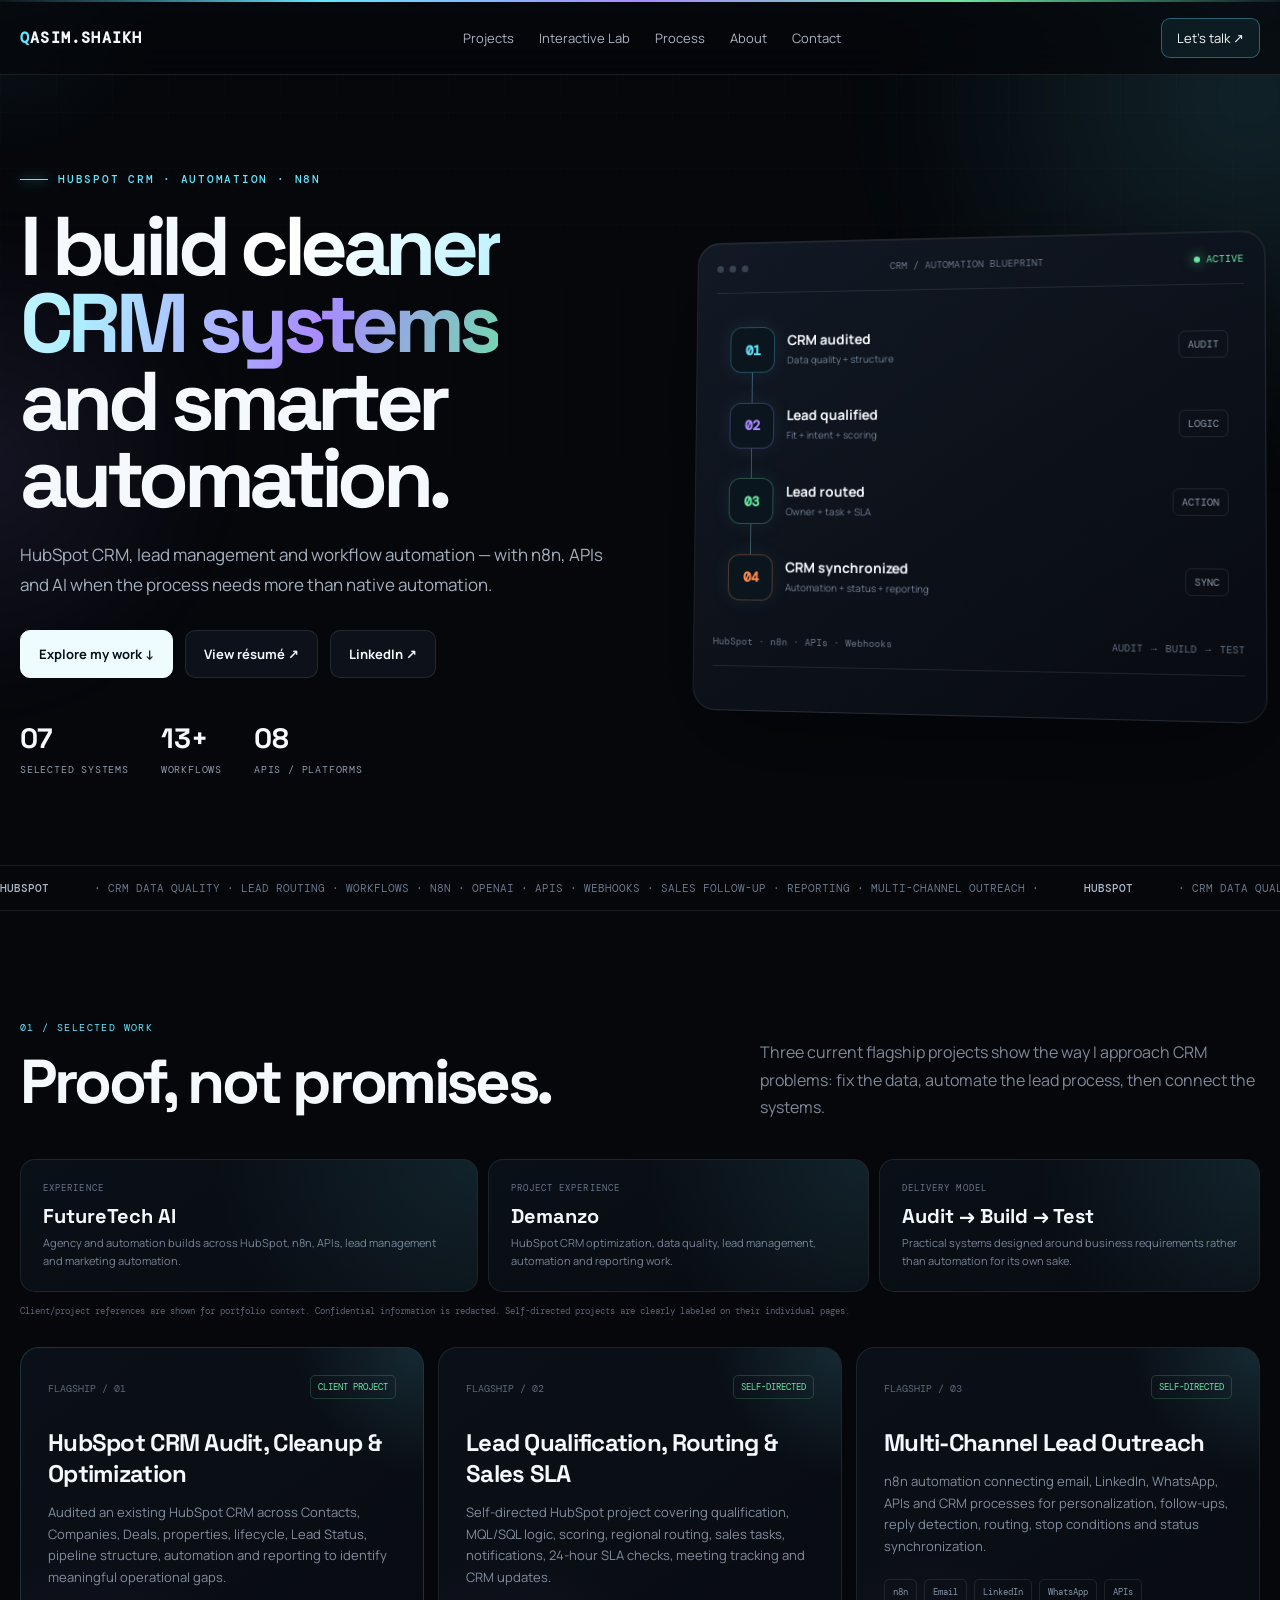
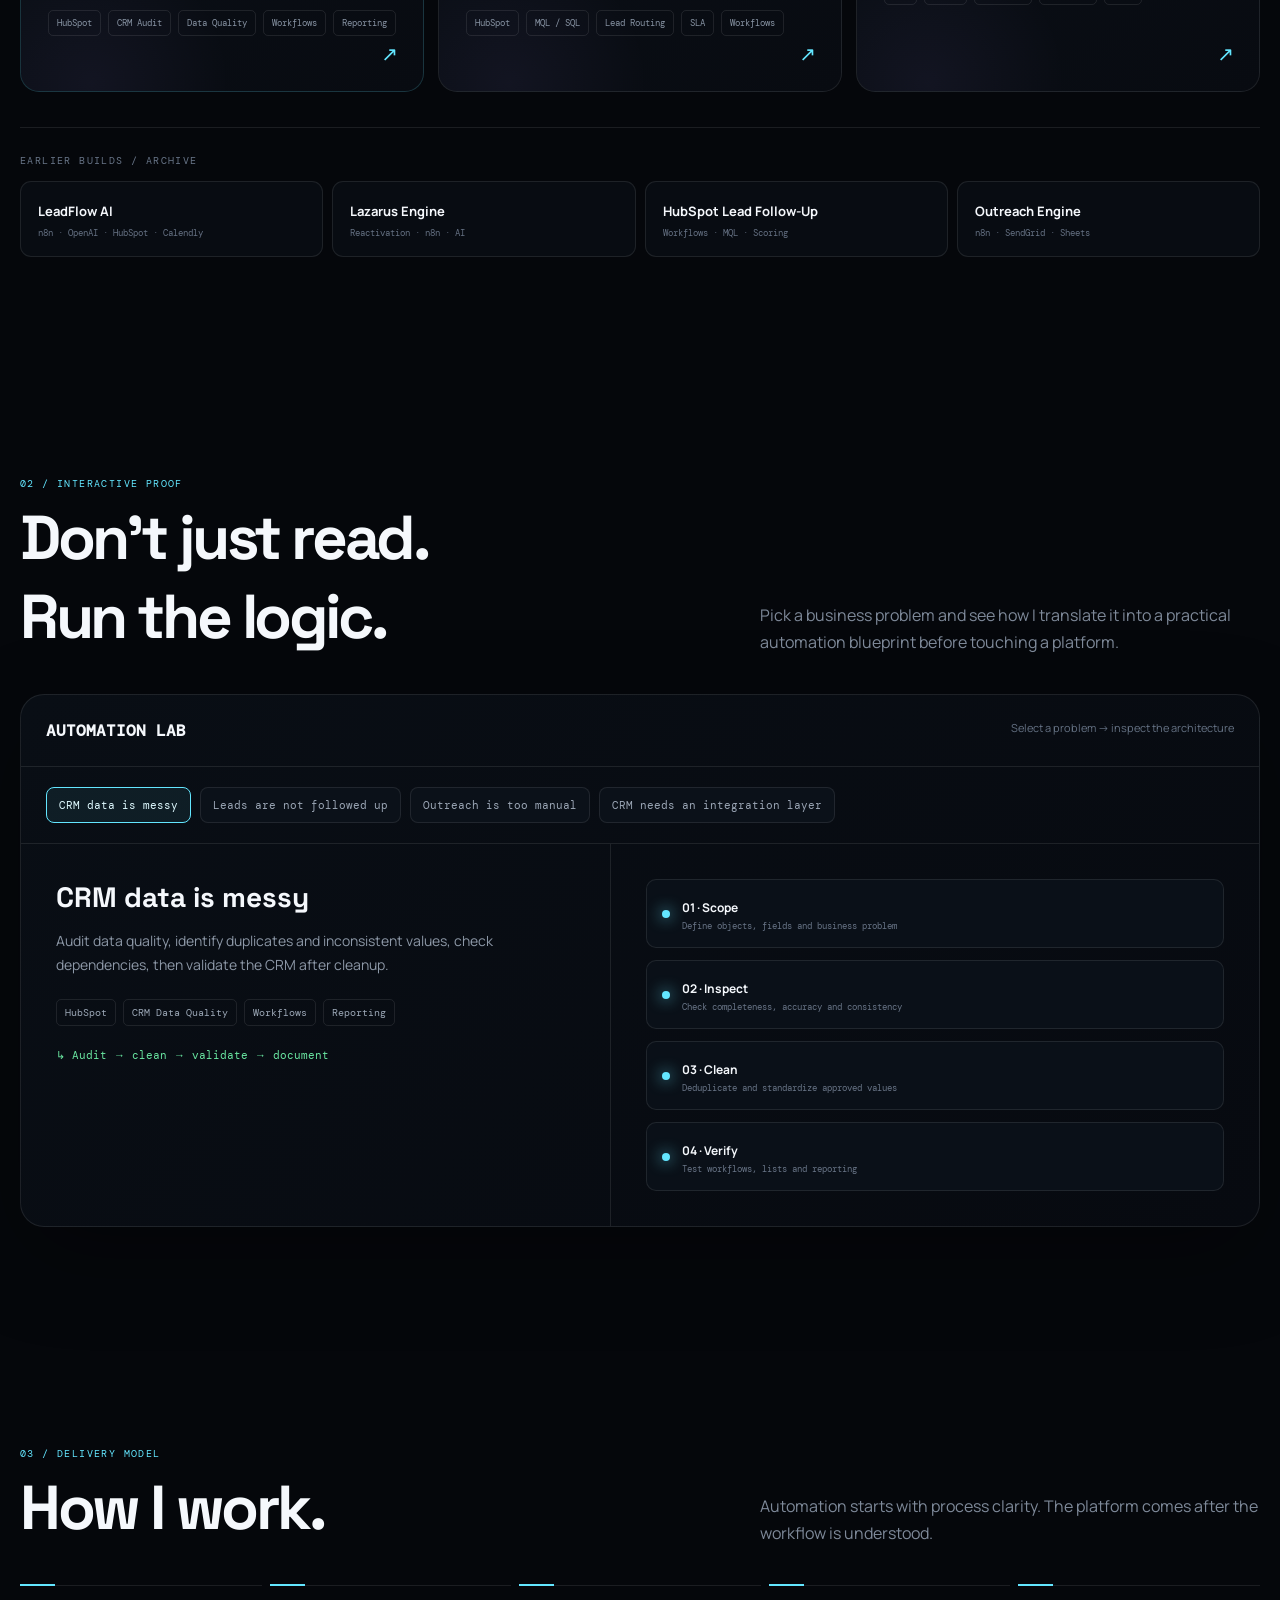
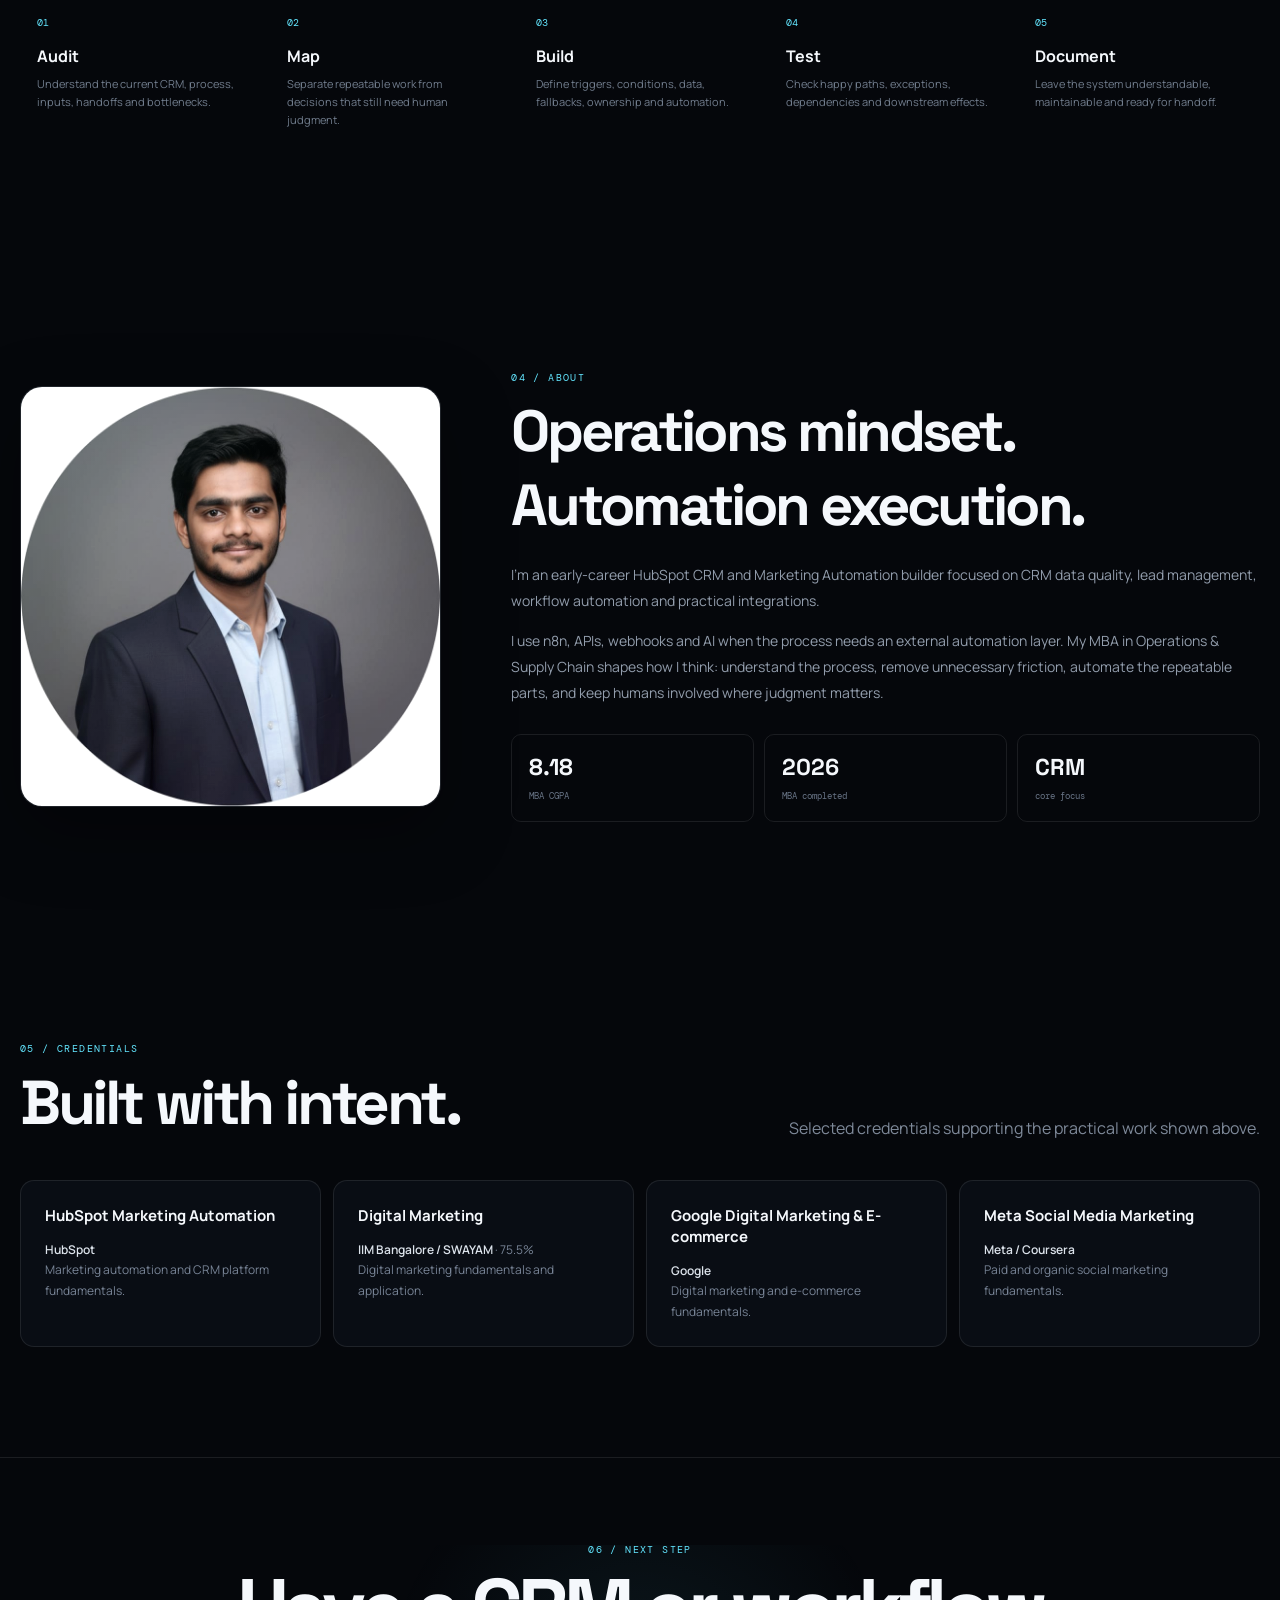
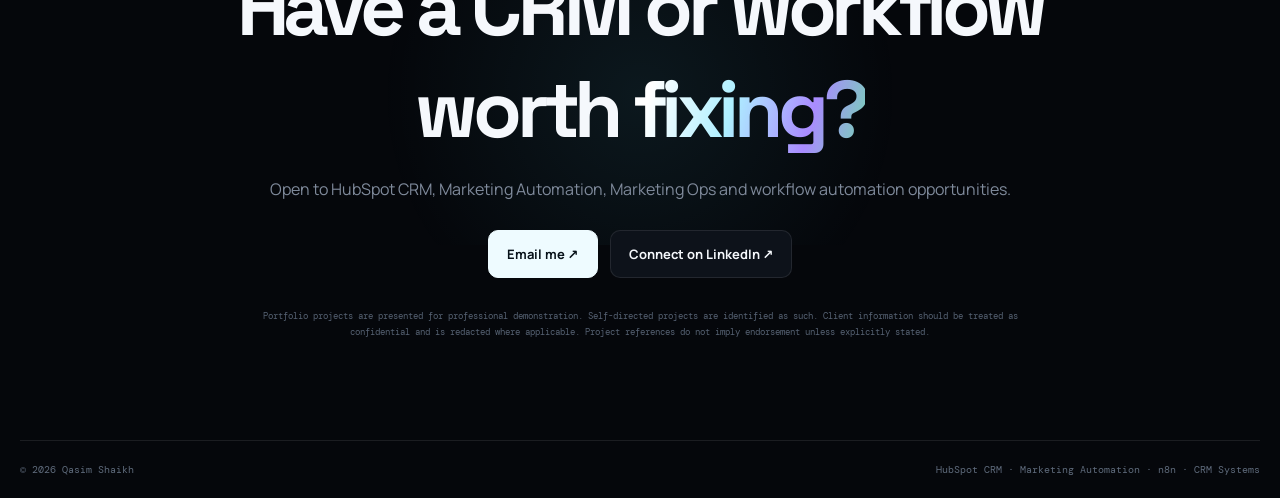
==== commit dc15a9e4: "Update print statement from 'Hello' to 'Goodbye'" ====
--- a/index.html
+++ b/index.html
@@ -3,142 +3,484 @@
 <head>
 <meta charset="utf-8">
 <meta name="viewport" content="width=device-width,initial-scale=1">
-<meta name="description" content="Qasim Shaikh — Marketing Automation & AI Workflow Builder. Interactive proof-of-work portfolio for HubSpot, n8n, OpenAI, CRM and revenue automation.">
+<meta name="description" content="Qasim Shaikh — HubSpot CRM & Automation Specialist. Portfolio of CRM optimization, lead routing, workflow automation, n8n integrations and multi-channel outreach systems.">
 <meta name="theme-color" content="#05070b">
-<title>Qasim Shaikh — Automation Systems</title>
+<meta property="og:title" content="Qasim Shaikh — HubSpot CRM & Automation">
+<meta property="og:description" content="HubSpot CRM, lead management, workflow automation and n8n integration portfolio.">
+<title>Qasim Shaikh — HubSpot CRM & Automation</title>
+
 <style>
 @import url('https://fonts.googleapis.com/css2?family=DM+Mono:wght@400;500&family=Manrope:wght@400;500;600;700;800&family=Space+Grotesk:wght@500;600;700&display=swap');
-:root{--bg:#05070b;--panel:#0a0e15;--panel2:#0e131d;--text:#f4f7fb;--muted:#8d98a9;--line:rgba(255,255,255,.09);--cyan:#63e6ff;--violet:#a98bff;--green:#69e6a1;--max:1240px}
-*{box-sizing:border-box}html{scroll-behavior:smooth}body{margin:0;background:var(--bg);color:var(--text);font-family:Manrope,system-ui,sans-serif;overflow-x:hidden}
-body:before{content:"";position:fixed;inset:0;pointer-events:none;background:linear-gradient(rgba(255,255,255,.018) 1px,transparent 1px),linear-gradient(90deg,rgba(255,255,255,.018) 1px,transparent 1px);background-size:56px 56px;mask-image:linear-gradient(to bottom,black,transparent 80%);z-index:-2}
-body:after{content:"";position:fixed;width:55vw;height:55vw;right:-25vw;top:-20vw;background:radial-gradient(circle,rgba(99,230,255,.12),transparent 62%);filter:blur(35px);pointer-events:none;z-index:-1}
-a{color:inherit;text-decoration:none}.wrap{width:min(var(--max),calc(100% - 40px));margin:auto}
-.topline{height:2px;background:linear-gradient(90deg,transparent,var(--cyan),var(--violet),transparent);box-shadow:0 0 25px rgba(99,230,255,.6)}
-nav{position:sticky;top:0;z-index:50;background:rgba(5,7,11,.72);backdrop-filter:blur(18px);border-bottom:1px solid var(--line)}
-.navin{height:72px;display:flex;align-items:center;justify-content:space-between}.logo{font:600 15px "DM Mono";letter-spacing:.08em}.logo b{color:var(--cyan)}
-.navlinks{display:flex;gap:26px;color:#aab4c2;font-size:13px}.navlinks a:hover{color:white}.navcta{padding:10px 15px;border:1px solid rgba(99,230,255,.35);border-radius:9px;background:rgba(99,230,255,.07);font-size:13px}
-.hero{min-height:760px;display:grid;grid-template-columns:1.02fr .98fr;gap:55px;align-items:center;padding:85px 0 70px;position:relative}
-.eyebrow{font:500 11px "DM Mono";letter-spacing:.16em;text-transform:uppercase;color:var(--cyan);display:flex;align-items:center;gap:10px}.eyebrow:before{content:"";width:28px;height:1px;background:var(--cyan);box-shadow:0 0 12px var(--cyan)}
-h1{font-family:"Space Grotesk";font-size:clamp(48px,6.3vw,91px);line-height:.94;letter-spacing:-.065em;margin:22px 0}.grad{background:linear-gradient(105deg,#fff 15%,#aeefff 48%,#aa8cff 90%);-webkit-background-clip:text;background-clip:text;color:transparent}
-.hero p{font-size:17px;line-height:1.75;color:#a4afbd;max-width:630px}.buttons{display:flex;gap:12px;flex-wrap:wrap;margin:30px 0}.btn{border:1px solid var(--line);background:#0d121a;padding:14px 18px;border-radius:10px;font-weight:700;font-size:13px;transition:.25s}.btn.primary{background:#eefbff;color:#061018;border-color:#eefbff}.btn:hover{transform:translateY(-3px);border-color:rgba(99,230,255,.5);box-shadow:0 12px 30px rgba(0,0,0,.35)}
-.stats{display:flex;gap:32px;margin-top:42px}.stat strong{display:block;font:700 28px "Space Grotesk"}.stat span{font:11px "DM Mono";color:var(--muted);text-transform:uppercase;letter-spacing:.08em}
-.heroart{position:relative;perspective:1100px}.command{min-height:465px;border:1px solid var(--line);border-radius:22px;background:linear-gradient(145deg,rgba(18,24,35,.94),rgba(7,10,16,.92));box-shadow:0 35px 100px rgba(0,0,0,.48),inset 0 1px rgba(255,255,255,.05);padding:20px;transform:rotateY(-7deg) rotateX(2deg);transition:transform .5s}.heroart:hover .command{transform:rotateY(-2deg) rotateX(0)}
-.windowbar{display:flex;align-items:center;justify-content:space-between;color:#697586;font:10px "DM Mono";padding-bottom:18px;border-bottom:1px solid var(--line)}.dots{display:flex;gap:6px}.dots i{width:7px;height:7px;border-radius:50%;background:#384352}
-.flow{height:340px;position:relative;display:flex;flex-direction:column;justify-content:space-around;padding:20px 15px}.flow:before{content:"";position:absolute;left:38px;top:43px;bottom:43px;width:1px;background:linear-gradient(var(--cyan),var(--violet));opacity:.35}
-.node{position:relative;display:grid;grid-template-columns:48px 1fr auto;align-items:center;gap:12px;z-index:2}.icon{width:47px;height:47px;border:1px solid rgba(99,230,255,.28);background:#0b151d;border-radius:12px;display:grid;place-items:center;color:var(--cyan);font:600 14px "DM Mono";box-shadow:0 0 22px rgba(99,230,255,.08)}.node h3{font-size:14px;margin:0 0 3px}.node p{font-size:10px;margin:0;color:#718094}.tag{font:10px "DM Mono";color:#8d99a8;padding:6px 8px;border:1px solid var(--line);border-radius:6px}
-.pulse{animation:pulse 2.5s infinite}.node:nth-child(2) .icon{color:var(--violet);border-color:rgba(169,139,255,.3)}.node:nth-child(3) .icon{color:var(--green);border-color:rgba(105,230,161,.3)}
+
+:root{
+  --bg:#05070b;--panel:#0a0f17;--panel2:#0d141e;--text:#f5f8fc;
+  --muted:#8e9aaa;--muted2:#687588;--line:rgba(255,255,255,.09);
+  --cyan:#63e6ff;--violet:#a98bff;--green:#69e6a1;--orange:#ff8a4c;
+  --max:1240px;
+}
+*{box-sizing:border-box}
+html{scroll-behavior:smooth}
+body{margin:0;background:var(--bg);color:var(--text);font-family:Manrope,system-ui,sans-serif;overflow-x:hidden}
+body:before{
+  content:"";position:fixed;inset:0;pointer-events:none;z-index:-3;
+  background:linear-gradient(rgba(255,255,255,.017) 1px,transparent 1px),
+             linear-gradient(90deg,rgba(255,255,255,.017) 1px,transparent 1px);
+  background-size:56px 56px;mask-image:linear-gradient(to bottom,black,transparent 82%);
+}
+body:after{
+  content:"";position:fixed;width:65vw;height:65vw;right:-30vw;top:-25vw;
+  background:radial-gradient(circle,rgba(99,230,255,.13),transparent 64%);
+  filter:blur(35px);pointer-events:none;z-index:-2;
+}
+a{color:inherit;text-decoration:none}
+button,input{font:inherit}
+.wrap{width:min(var(--max),calc(100% - 40px));margin:auto}
+.topline{height:2px;background:linear-gradient(90deg,transparent,var(--cyan),var(--violet),var(--green),transparent);box-shadow:0 0 25px rgba(99,230,255,.55)}
+.progress{position:fixed;z-index:100;top:0;left:0;height:2px;background:var(--cyan);width:0;box-shadow:0 0 14px var(--cyan)}
+.glow{position:fixed;pointer-events:none;width:340px;height:340px;border-radius:50%;background:radial-gradient(circle,rgba(99,230,255,.065),transparent 67%);transform:translate(-50%,-50%);z-index:-1}
+
+nav{position:sticky;top:0;z-index:50;background:rgba(5,7,11,.70);backdrop-filter:blur(20px);border-bottom:1px solid var(--line)}
+.navin{height:72px;display:flex;align-items:center;justify-content:space-between}
+.logo{font:600 15px "DM Mono";letter-spacing:.08em}
+.logo b{color:var(--cyan)}
+.navlinks{display:flex;gap:25px;color:#aab4c2;font-size:13px}
+.navlinks a{transition:.2s}.navlinks a:hover{color:#fff}
+.navcta{padding:10px 15px;border:1px solid rgba(99,230,255,.35);border-radius:9px;background:rgba(99,230,255,.07);font-size:13px;transition:.25s}
+.navcta:hover{transform:translateY(-2px);background:rgba(99,230,255,.13)}
+
+.hero{min-height:790px;display:grid;grid-template-columns:1.03fr .97fr;gap:55px;align-items:center;padding:82px 0 72px;position:relative}
+.hero:before{
+  content:"";position:absolute;width:520px;height:520px;left:-300px;top:130px;
+  background:radial-gradient(circle,rgba(169,139,255,.10),transparent 68%);filter:blur(20px);z-index:-1;
+}
+.eyebrow{font:500 11px "DM Mono";letter-spacing:.16em;text-transform:uppercase;color:var(--cyan);display:flex;align-items:center;gap:10px}
+.eyebrow:before{content:"";width:28px;height:1px;background:var(--cyan);box-shadow:0 0 12px var(--cyan)}
+h1{font-family:"Space Grotesk";font-size:clamp(48px,6.5vw,92px);line-height:.93;letter-spacing:-.067em;margin:22px 0}
+.grad{background:linear-gradient(105deg,#fff 10%,#aeefff 43%,#a98bff 75%,#69e6a1 105%);-webkit-background-clip:text;background-clip:text;color:transparent}
+.hero p{font-size:17px;line-height:1.78;color:#a4afbd;max-width:650px}
+.buttons{display:flex;gap:12px;flex-wrap:wrap;margin:30px 0}
+.btn{border:1px solid var(--line);background:#0d121a;padding:14px 18px;border-radius:10px;font-weight:700;font-size:13px;transition:.25s}
+.btn.primary{background:#eefbff;color:#061018;border-color:#eefbff}
+.btn:hover{transform:translateY(-3px);border-color:rgba(99,230,255,.5);box-shadow:0 15px 35px rgba(0,0,0,.35)}
+.stats{display:flex;gap:32px;margin-top:42px}
+.stat strong{display:block;font:700 28px "Space Grotesk"}.stat span{font:10px "DM Mono";color:var(--muted);text-transform:uppercase;letter-spacing:.08em}
+
+.heroart{position:relative;perspective:1200px}
+.command{
+  min-height:480px;border:1px solid var(--line);border-radius:24px;
+  background:linear-gradient(145deg,rgba(18,25,37,.96),rgba(7,10,16,.94));
+  box-shadow:0 35px 100px rgba(0,0,0,.48),inset 0 1px rgba(255,255,255,.06);
+  padding:20px;transform:rotateY(-7deg) rotateX(2deg);transition:transform .5s;
+  overflow:hidden;
+}
+.command:after{content:"";position:absolute;inset:0;background:linear-gradient(120deg,transparent 30%,rgba(255,255,255,.045) 50%,transparent 70%);transform:translateX(-120%);animation:scan 5s infinite}
+@keyframes scan{55%,100%{transform:translateX(120%)}}
+.windowbar{display:flex;align-items:center;justify-content:space-between;color:#697586;font:10px "DM Mono";padding-bottom:18px;border-bottom:1px solid var(--line)}
+.dots{display:flex;gap:6px}.dots i{width:7px;height:7px;border-radius:50%;background:#384352}
+.flow{height:350px;position:relative;display:flex;flex-direction:column;justify-content:space-around;padding:20px 15px}
+.flow:before{content:"";position:absolute;left:38px;top:43px;bottom:43px;width:1px;background:linear-gradient(var(--cyan),var(--violet),var(--green));opacity:.4}
+.node{position:relative;display:grid;grid-template-columns:48px 1fr auto;align-items:center;gap:12px;z-index:2}
+.icon{width:47px;height:47px;border:1px solid rgba(99,230,255,.28);background:#0b151d;border-radius:12px;display:grid;place-items:center;color:var(--cyan);font:600 14px "DM Mono";box-shadow:0 0 22px rgba(99,230,255,.08)}
+.node h3{font-size:14px;margin:0 0 3px}.node p{font-size:10px;margin:0;color:#718094}
+.tag{font:10px "DM Mono";color:#8d99a8;padding:6px 8px;border:1px solid var(--line);border-radius:6px}
+.pulse{animation:pulse 2.5s infinite}
+.node:nth-child(2) .icon{color:var(--violet);border-color:rgba(169,139,255,.3)}
+.node:nth-child(3) .icon{color:var(--green);border-color:rgba(105,230,161,.3)}
+.node:nth-child(4) .icon{color:var(--orange);border-color:rgba(255,138,76,.3)}
 @keyframes pulse{0%,100%{box-shadow:0 0 0 rgba(99,230,255,0)}50%{box-shadow:0 0 30px rgba(99,230,255,.25)}}
-.mini{font:10px "DM Mono";color:#627083}.live{color:var(--green)}.live:before{content:"";display:inline-block;width:6px;height:6px;background:var(--green);border-radius:50%;margin-right:6px;box-shadow:0 0 12px var(--green)}
-.ticker{border-top:1px solid var(--line);border-bottom:1px solid var(--line);overflow:hidden;white-space:nowrap}.tickerin{display:inline-flex;gap:45px;padding:15px 0;animation:marquee 25s linear infinite;font:11px "DM Mono";color:#697687;text-transform:uppercase}.ticker b{color:#aeb9c8;font-weight:500}@keyframes marquee{to{transform:translateX(-50%)}}
-section{padding:105px 0}.sectionhead{display:flex;justify-content:space-between;gap:30px;align-items:end;margin-bottom:38px}.kicker{font:10px "DM Mono";color:var(--cyan);letter-spacing:.14em;text-transform:uppercase}.sectionhead h2{font:700 clamp(34px,5vw,62px) "Space Grotesk";letter-spacing:-.055em;margin:8px 0 0}.sectionhead p{color:#7e8999;max-width:470px;line-height:1.65;margin:0}
-.lab{border:1px solid var(--line);border-radius:24px;background:linear-gradient(135deg,#090e15,#070a10);overflow:hidden;box-shadow:0 30px 90px rgba(0,0,0,.3)}.labtop{padding:25px;border-bottom:1px solid var(--line);display:flex;justify-content:space-between;gap:20px}.labtop strong{font:600 16px "DM Mono"}.labtop span{font-size:11px;color:#657284}
-.scenarios{display:flex;gap:9px;flex-wrap:wrap;padding:20px 25px;border-bottom:1px solid var(--line)}.scenario{font:11px "DM Mono";color:#9ba6b5;background:#0b1119;border:1px solid var(--line);padding:10px 12px;border-radius:8px;cursor:pointer;transition:.2s}.scenario.active,.scenario:hover{border-color:var(--cyan);color:#dffaff;background:rgba(99,230,255,.07)}
-.blueprint{display:grid;grid-template-columns:1fr 1.1fr}.bptext{padding:35px;border-right:1px solid var(--line)}.bptext h3{font:700 28px "Space Grotesk";margin:0 0 12px}.bptext p{color:#8d98a7;line-height:1.7;font-size:14px}.stack{display:flex;flex-wrap:wrap;gap:7px;margin:22px 0}.stack span{font:10px "DM Mono";padding:6px 8px;border:1px solid var(--line);color:#9ca8b7;border-radius:5px}.reduction{font:11px "DM Mono";color:var(--green)}.bpnodes{padding:35px;display:grid;gap:12px;align-content:center}.bpn{display:flex;align-items:center;gap:12px;padding:15px;border:1px solid var(--line);border-radius:10px;background:#0a1018;animation:rise .5s both}.bpn:nth-child(2){animation-delay:.07s}.bpn:nth-child(3){animation-delay:.14s}.bpn:nth-child(4){animation-delay:.21s}.bpn i{width:8px;height:8px;border-radius:50%;background:var(--cyan);box-shadow:0 0 15px var(--cyan)}.bpn strong{font-size:12px}.bpn small{display:block;color:#687486;font:9px "DM Mono";margin-top:3px}@keyframes rise{from{opacity:0;transform:translateY(8px)}to{opacity:1;transform:none}}
-.calculator{margin-top:18px;display:grid;grid-template-columns:1fr 1fr;border:1px solid var(--line);border-radius:24px;overflow:hidden;background:#090d14}.calcform{padding:35px;border-right:1px solid var(--line)}.calcform h3,.calcresult h3{font:600 23px "Space Grotesk";margin:0 0 7px}.sub{font-size:12px;color:#707c8d;line-height:1.6}.field{margin-top:20px}.field label{font:10px "DM Mono";color:#7c8999;display:block;margin-bottom:8px}.field input{width:100%;padding:13px 14px;border-radius:8px;border:1px solid var(--line);background:#060a10;color:white;outline:none;font:13px "DM Mono"}.field input:focus{border-color:var(--cyan)}.calcresult{padding:35px;display:flex;flex-direction:column;justify-content:center}.bigresult{font:700 clamp(42px,6vw,72px) "Space Grotesk";letter-spacing:-.06em;margin:15px 0 2px}.resultlabel{font:10px "DM Mono";color:#6e7a8b;text-transform:uppercase}.resultgrid{display:grid;grid-template-columns:1fr 1fr;gap:10px;margin-top:25px}.resultbox{padding:14px;border:1px solid var(--line);border-radius:9px}.resultbox strong{display:block;font:700 18px "Space Grotesk"}.resultbox span{font:9px "DM Mono";color:#697586}.note{font:10px "DM Mono";color:#596577;margin-top:20px}
-.projects{display:grid;grid-template-columns:repeat(2,1fr);gap:14px}.project{min-height:280px;padding:26px;border:1px solid var(--line);border-radius:17px;background:linear-gradient(145deg,#0b1018,#080b11);position:relative;overflow:hidden;transition:.35s}.project:before{content:"";position:absolute;width:180px;height:180px;right:-70px;top:-70px;background:radial-gradient(circle,rgba(99,230,255,.11),transparent 70%)}.project:hover{transform:translateY(-6px);border-color:rgba(99,230,255,.28);box-shadow:0 20px 60px rgba(0,0,0,.3)}.project .num{font:10px "DM Mono";color:#5c6878}.project h3{font:700 25px "Space Grotesk";margin:25px 0 8px}.project p{font-size:13px;color:#818d9d;line-height:1.6;max-width:520px}.chips{display:flex;gap:7px;flex-wrap:wrap;margin-top:22px}.chips span{font:9px "DM Mono";color:#8793a3;border:1px solid var(--line);padding:6px 8px;border-radius:5px}.arrow{position:absolute;right:25px;bottom:24px;color:var(--cyan);font-size:20px}
-.workgrid{display:grid;grid-template-columns:repeat(5,1fr);gap:8px}.workstep{padding:23px 17px;border-top:1px solid var(--line);position:relative}.workstep:before{content:"";position:absolute;top:-2px;left:0;width:35px;height:2px;background:var(--cyan)}.workstep span{font:10px "DM Mono";color:var(--cyan)}.workstep h3{font-size:16px;margin:14px 0 8px}.workstep p{font-size:11px;color:#717d8d;line-height:1.6;margin:0}
-.about{display:grid;grid-template-columns:.72fr 1.28fr;gap:70px;align-items:center}.portrait{aspect-ratio:1;border:1px solid var(--line);border-radius:22px;overflow:hidden;background:#0a0e15;position:relative}.portrait img{width:100%;height:100%;object-fit:cover;filter:saturate(.85) contrast(1.05)}.portrait:after{content:"";position:absolute;inset:0;background:linear-gradient(135deg,rgba(99,230,255,.12),transparent 45%,rgba(169,139,255,.12));mix-blend-mode:screen}.about h2{font:700 clamp(36px,5vw,58px) "Space Grotesk";letter-spacing:-.055em;margin:10px 0 20px}.about p{color:#929dac;line-height:1.85;font-size:14px}.facts{display:grid;grid-template-columns:repeat(3,1fr);gap:10px;margin-top:28px}.fact{border:1px solid var(--line);padding:17px;border-radius:10px}.fact strong{display:block;font:700 23px "Space Grotesk"}.fact span{font:9px "DM Mono";color:#687486}
-.credentials{display:grid;grid-template-columns:1fr 1fr;gap:14px}.cred{padding:24px;border:1px solid var(--line);border-radius:14px;background:#090d14}.cred h3{font-size:15px;margin:0 0 14px}.cred p{font-size:12px;color:#788496;line-height:1.7;margin:0}.cred b{color:#dce3eb;font-weight:600}
-.cta{padding:75px 0 95px;text-align:center;border-top:1px solid var(--line);position:relative}.cta h2{font:700 clamp(42px,7vw,80px) "Space Grotesk";letter-spacing:-.065em;margin:0 auto 18px;max-width:850px}.cta p{color:#7f8a9b}.footer{border-top:1px solid var(--line);padding:22px 0;color:#5f6b7c;font:10px "DM Mono";display:flex;justify-content:space-between;gap:15px}
-.reveal{opacity:0;transform:translateY(25px);transition:opacity .8s ease,transform .8s ease}.reveal.show{opacity:1;transform:none}.progress{position:fixed;z-index:100;top:0;left:0;height:2px;background:var(--cyan);width:0;box-shadow:0 0 12px var(--cyan)}
-.glow{position:fixed;pointer-events:none;width:300px;height:300px;border-radius:50%;background:radial-gradient(circle,rgba(99,230,255,.055),transparent 65%);transform:translate(-50%,-50%);z-index:-1}
-@media(max-width:900px){.hero{grid-template-columns:1fr;padding-top:65px}.heroart{max-width:720px}.command{transform:none}.blueprint,.calculator,.about,.credentials{grid-template-columns:1fr}.bptext,.calcform{border-right:0;border-bottom:1px solid var(--line)}.workgrid{grid-template-columns:repeat(2,1fr)}.projects{grid-template-columns:1fr}.navlinks{display:none}}
-@media(max-width:600px){.wrap{width:min(100% - 26px,var(--max))}.navin{height:62px}.navcta{padding:8px 11px}.hero{min-height:auto;padding:55px 0 65px}h1{font-size:51px}.hero p{font-size:15px}.stats{gap:20px}.stat strong{font-size:23px}.command{min-height:400px;padding:13px}.flow{height:295px;padding:10px 0}.node{grid-template-columns:40px 1fr}.node .tag{display:none}.icon{width:39px;height:39px}.flow:before{left:28px}.sectionhead{display:block}.sectionhead p{margin-top:14px}.labtop{display:block}.labtop span{display:block;margin-top:8px}.scenarios{padding:15px}.bptext,.bpnodes,.calcform,.calcresult{padding:24px}.resultgrid,.facts{grid-template-columns:1fr 1fr}.workgrid{grid-template-columns:1fr}.project{min-height:250px}.footer{display:block;line-height:1.8}.footer span:last-child{display:block;margin-top:6px}}
-@media(prefers-reduced-motion:reduce){*,*:before,*:after{animation-duration:.001ms!important;animation-iteration-count:1!important;scroll-behavior:auto!important;transition:none!important}.reveal{opacity:1;transform:none}.glow{display:none}}
+.mini{font:10px "DM Mono";color:#627083}.live{color:var(--green)}
+.live:before{content:"";display:inline-block;width:6px;height:6px;background:var(--green);border-radius:50%;margin-right:6px;box-shadow:0 0 12px var(--green)}
+
+.ticker{border-top:1px solid var(--line);border-bottom:1px solid var(--line);overflow:hidden;white-space:nowrap}
+.tickerin{display:inline-flex;gap:45px;padding:15px 0;animation:marquee 25s linear infinite;font:11px "DM Mono";color:#697687;text-transform:uppercase}
+.ticker b{color:#aeb9c8;font-weight:500}
+@keyframes marquee{to{transform:translateX(-50%)}}
+
+section{padding:110px 0}
+.sectionhead{display:flex;justify-content:space-between;gap:30px;align-items:end;margin-bottom:38px}
+.kicker{font:10px "DM Mono";color:var(--cyan);letter-spacing:.14em;text-transform:uppercase}
+.sectionhead h2{font:700 clamp(34px,5vw,62px) "Space Grotesk";letter-spacing:-.055em;margin:8px 0 0}
+.sectionhead p{color:#7e8999;max-width:500px;line-height:1.7;margin:0}
+
+.trust{
+  display:grid;grid-template-columns:1.2fr 1fr 1fr;gap:10px;margin-top:24px
+}
+.trustcard{
+  padding:22px;border:1px solid var(--line);border-radius:15px;background:linear-gradient(145deg,#0a1018,#080b11);
+  transition:.3s;position:relative;overflow:hidden
+}
+.trustcard:before{content:"";position:absolute;inset:0;background:radial-gradient(circle at 100% 0,rgba(99,230,255,.10),transparent 55%);pointer-events:none}
+.trustcard:hover{transform:translateY(-4px);border-color:rgba(99,230,255,.25)}
+.trustcard .label{font:9px "DM Mono";color:var(--muted2);letter-spacing:.12em;text-transform:uppercase}
+.trustcard h3{font:700 20px "Space Grotesk";margin:9px 0 5px}.trustcard p{font-size:11px;color:#778496;line-height:1.6;margin:0}
+.notice{margin-top:12px;font:9px "DM Mono";color:#596577;line-height:1.7}
+
+.lab{border:1px solid var(--line);border-radius:24px;background:linear-gradient(135deg,#090e15,#070a10);overflow:hidden;box-shadow:0 30px 90px rgba(0,0,0,.3)}
+.labtop{padding:25px;border-bottom:1px solid var(--line);display:flex;justify-content:space-between;gap:20px}
+.labtop strong{font:600 16px "DM Mono"}.labtop span{font-size:11px;color:#657284}
+.scenarios{display:flex;gap:9px;flex-wrap:wrap;padding:20px 25px;border-bottom:1px solid var(--line)}
+.scenario{font:11px "DM Mono";color:#9ba6b5;background:#0b1119;border:1px solid var(--line);padding:10px 12px;border-radius:8px;cursor:pointer;transition:.2s}
+.scenario.active,.scenario:hover{border-color:var(--cyan);color:#dffaff;background:rgba(99,230,255,.07)}
+.blueprint{display:grid;grid-template-columns:1fr 1.1fr}
+.bptext{padding:35px;border-right:1px solid var(--line)}.bptext h3{font:700 28px "Space Grotesk";margin:0 0 12px}
+.bptext p{color:#8d98a7;line-height:1.7;font-size:14px}.stack{display:flex;flex-wrap:wrap;gap:7px;margin:22px 0}
+.stack span{font:10px "DM Mono";padding:6px 8px;border:1px solid var(--line);color:#9ca8b7;border-radius:5px}
+.reduction{font:11px "DM Mono";color:var(--green)}
+.bpnodes{padding:35px;display:grid;gap:12px;align-content:center}
+.bpn{display:flex;align-items:center;gap:12px;padding:15px;border:1px solid var(--line);border-radius:10px;background:#0a1018;animation:rise .5s both}
+.bpn:nth-child(2){animation-delay:.07s}.bpn:nth-child(3){animation-delay:.14s}.bpn:nth-child(4){animation-delay:.21s}
+.bpn i{width:8px;height:8px;border-radius:50%;background:var(--cyan);box-shadow:0 0 15px var(--cyan)}
+.bpn strong{font-size:12px}.bpn small{display:block;color:#687486;font:9px "DM Mono";margin-top:3px}
+@keyframes rise{from{opacity:0;transform:translateY(8px)}to{opacity:1;transform:none}}
+
+.projects{display:grid;grid-template-columns:repeat(3,1fr);gap:14px}
+.project{
+  min-height:345px;padding:27px;border:1px solid var(--line);border-radius:19px;
+  background:linear-gradient(145deg,#0b1018,#080b11);position:relative;overflow:hidden;
+  transition:.38s;isolation:isolate
+}
+.project:before{content:"";position:absolute;width:260px;height:260px;right:-130px;top:-130px;background:radial-gradient(circle,rgba(99,230,255,.13),transparent 70%);z-index:-1}
+.project:after{content:"";position:absolute;left:-20%;bottom:-35%;width:75%;height:75%;background:radial-gradient(circle,rgba(169,139,255,.06),transparent 70%);z-index:-1}
+.project:hover{transform:translateY(-9px);border-color:rgba(99,230,255,.32);box-shadow:0 25px 70px rgba(0,0,0,.38)}
+.project.featured{border-color:rgba(99,230,255,.18)}
+.project .num{font:10px "DM Mono";color:#5c6878}.project .status{float:right;font:9px "DM Mono";color:var(--green);border:1px solid rgba(105,230,161,.2);padding:5px 7px;border-radius:5px}
+.project h3{font:700 24px "Space Grotesk";margin:30px 0 9px;letter-spacing:-.03em}
+.project p{font-size:13px;color:#818d9d;line-height:1.65;max-width:520px}
+.chips{display:flex;gap:7px;flex-wrap:wrap;margin-top:22px}.chips span{font:9px "DM Mono";color:#8793a3;border:1px solid var(--line);padding:6px 8px;border-radius:5px}
+.arrow{position:absolute;right:25px;bottom:24px;color:var(--cyan);font-size:20px;transition:.25s}.project:hover .arrow{transform:translate(4px,-4px)}
+.archive{margin-top:35px;border-top:1px solid var(--line);padding-top:26px}
+.archive-title{font:10px "DM Mono";color:var(--muted2);letter-spacing:.14em;text-transform:uppercase;margin-bottom:14px}
+.archive-grid{display:grid;grid-template-columns:repeat(4,1fr);gap:9px}
+.archive-card{padding:17px;border:1px solid var(--line);border-radius:11px;background:#080c12;transition:.25s}
+.archive-card:hover{border-color:rgba(99,230,255,.25);transform:translateY(-3px)}
+.archive-card strong{font-size:13px}.archive-card span{display:block;color:#657183;font:9px "DM Mono";margin-top:6px}
+
+.workgrid{display:grid;grid-template-columns:repeat(5,1fr);gap:8px}
+.workstep{padding:23px 17px;border-top:1px solid var(--line);position:relative}
+.workstep:before{content:"";position:absolute;top:-2px;left:0;width:35px;height:2px;background:var(--cyan)}
+.workstep span{font:10px "DM Mono";color:var(--cyan)}.workstep h3{font-size:16px;margin:14px 0 8px}.workstep p{font-size:11px;color:#717d8d;line-height:1.6;margin:0}
+
+.about{display:grid;grid-template-columns:.72fr 1.28fr;gap:70px;align-items:center}
+.portrait{aspect-ratio:1;border:1px solid var(--line);border-radius:22px;overflow:hidden;background:#0a0e15;position:relative;box-shadow:0 25px 70px rgba(0,0,0,.35)}
+.portrait img{width:100%;height:100%;object-fit:cover;filter:saturate(.85) contrast(1.05)}
+.portrait:after{content:"";position:absolute;inset:0;background:linear-gradient(135deg,rgba(99,230,255,.12),transparent 45%,rgba(169,139,255,.12));mix-blend-mode:screen}
+.about h2{font:700 clamp(36px,5vw,58px) "Space Grotesk";letter-spacing:-.055em;margin:10px 0 20px}
+.about p{color:#929dac;line-height:1.85;font-size:14px}
+.facts{display:grid;grid-template-columns:repeat(3,1fr);gap:10px;margin-top:28px}
+.fact{border:1px solid var(--line);padding:17px;border-radius:10px}.fact strong{display:block;font:700 23px "Space Grotesk"}.fact span{font:9px "DM Mono";color:#687486}
+
+.credentials{display:grid;grid-template-columns:repeat(4,1fr);gap:12px}
+.cred{padding:24px;border:1px solid var(--line);border-radius:14px;background:#090d14;transition:.3s}
+.cred:hover{transform:translateY(-4px);border-color:rgba(99,230,255,.25)}
+.cred h3{font-size:15px;margin:0 0 14px}.cred p{font-size:12px;color:#788496;line-height:1.7;margin:0}.cred b{color:#dce3eb;font-weight:600}
+
+.cta{padding:85px 0 100px;text-align:center;border-top:1px solid var(--line);position:relative}
+.cta:before{content:"";position:absolute;width:700px;height:300px;left:50%;top:15%;transform:translateX(-50%);background:radial-gradient(circle,rgba(99,230,255,.08),transparent 68%);z-index:-1}
+.cta h2{font:700 clamp(42px,7vw,80px) "Space Grotesk";letter-spacing:-.065em;margin:0 auto 18px;max-width:900px}
+.cta p{color:#7f8a9b}.legal{max-width:760px;margin:28px auto 0;color:#566273;font:9px "DM Mono";line-height:1.8}
+.footer{border-top:1px solid var(--line);padding:22px 0;color:#5f6b7c;font:10px "DM Mono";display:flex;justify-content:space-between;gap:15px}
+
+.reveal{opacity:0;transform:translateY(25px);transition:opacity .8s ease,transform .8s ease}.reveal.show{opacity:1;transform:none}
+
+@media(max-width:1000px){
+  .hero{grid-template-columns:1fr;padding-top:65px}.heroart{max-width:720px}.command{transform:none}
+  .projects{grid-template-columns:repeat(2,1fr)}.archive-grid{grid-template-columns:repeat(2,1fr)}
+  .credentials{grid-template-columns:repeat(2,1fr)}
+  .blueprint,.about{grid-template-columns:1fr}.bptext{border-right:0;border-bottom:1px solid var(--line)}
+  .workgrid{grid-template-columns:repeat(2,1fr)}
+}
+@media(max-width:650px){
+  .wrap{width:min(100% - 26px,var(--max))}.navin{height:62px}.navlinks{display:none}.navcta{padding:8px 11px}
+  .hero{min-height:auto;padding:55px 0 65px}h1{font-size:51px}.hero p{font-size:15px}
+  .stats{gap:20px}.stat strong{font-size:23px}
+  .command{min-height:400px;padding:13px}.flow{height:295px;padding:10px 0}.node{grid-template-columns:40px 1fr}.node .tag{display:none}.icon{width:39px;height:39px}.flow:before{left:28px}
+  section{padding:80px 0}.sectionhead{display:block}.sectionhead p{margin-top:14px}
+  .trust{grid-template-columns:1fr}.labtop{display:block}.labtop span{display:block;margin-top:8px}
+  .blueprint{grid-template-columns:1fr}.bptext,.bpnodes{padding:24px}
+  .projects{grid-template-columns:1fr}.project{min-height:285px}.archive-grid{grid-template-columns:1fr}
+  .workgrid{grid-template-columns:1fr}.credentials{grid-template-columns:1fr}
+  .facts{grid-template-columns:1fr 1fr}.footer{display:block;line-height:1.8}.footer span:last-child{display:block;margin-top:6px}
+}
+@media(prefers-reduced-motion:reduce){
+  *,*:before,*:after{animation-duration:.001ms!important;animation-iteration-count:1!important;scroll-behavior:auto!important;transition:none!important}
+  .reveal{opacity:1;transform:none}.glow{display:none}
+}
 </style>
 </head>
+
 <body>
-<div class="progress"></div><div class="glow"></div><div class="topline"></div>
-<nav><div class="wrap navin"><a class="logo" href="#"><b>Q</b>ASIM.SHAIKH</a><div class="navlinks"><a href="#systems">Systems</a><a href="#lab">Interactive Lab</a><a href="#about">About</a><a href="#contact">Contact</a></div><a class="navcta" href="mailto:skqasim923@gmail.com">Let's talk ↗</a></div></nav>
+<div class="progress"></div>
+<div class="glow"></div>
+<div class="topline"></div>
+
+<nav>
+  <div class="wrap navin">
+    <a class="logo" href="#"><b>Q</b>ASIM.SHAIKH</a>
+    <div class="navlinks">
+      <a href="#systems">Projects</a>
+      <a href="#lab">Interactive Lab</a>
+      <a href="#process">Process</a>
+      <a href="#about">About</a>
+      <a href="#contact">Contact</a>
+    </div>
+    <a class="navcta" href="mailto:skqasim923@gmail.com">Let's talk ↗</a>
+  </div>
+</nav>
 
 <main>
+
 <section class="wrap hero">
-<div class="reveal">
-<div class="eyebrow">Marketing Automation · AI · CRM</div>
-<h1>I build <span class="grad">systems</span> that turn manual work into automation.</h1>
-<p>Production-style automation builds across HubSpot, n8n, OpenAI and APIs — designed around real processes, not tool demos.</p>
-<div class="buttons"><a class="btn primary" href="#systems">Explore my systems ↓</a><a class="btn" href="https://drive.google.com/drive/folders/1Mffjgi9EfVrvHQqLFDPZmlVz44raPpQ6?usp=sharing" target="_blank">View résumé ↗</a><a class="btn" href="https://www.linkedin.com/in/qasim-shaikh-/" target="_blank">LinkedIn ↗</a></div>
-<div class="stats"><div class="stat"><strong>04</strong><span>systems built</span></div><div class="stat"><strong>13+</strong><span>workflows</span></div><div class="stat"><strong>08</strong><span>APIs / platforms</span></div></div>
+  <div class="reveal">
+    <div class="eyebrow">HubSpot CRM · Automation · n8n</div>
+    <h1>I build <span class="grad">cleaner CRM systems</span> and smarter automation.</h1>
+    <p>HubSpot CRM, lead management and workflow automation — with n8n, APIs and AI when the process needs more than native automation.</p>
+    <div class="buttons">
+      <a class="btn primary" href="#systems">Explore my work ↓</a>
+      <a class="btn" href="https://drive.google.com/drive/folders/1Mffjgi9EfVrvHQqLFDPZmlVz44raPpQ6?usp=sharing" target="_blank" rel="noopener">View résumé ↗</a>
+      <a class="btn" href="https://www.linkedin.com/in/qasim-shaikh-/" target="_blank" rel="noopener">LinkedIn ↗</a>
+    </div>
+    <div class="stats">
+      <div class="stat"><strong>07</strong><span>selected systems</span></div>
+      <div class="stat"><strong>13+</strong><span>workflows</span></div>
+      <div class="stat"><strong>08</strong><span>APIs / platforms</span></div>
+    </div>
+  </div>
+
+  <div class="heroart reveal">
+    <div class="command">
+      <div class="windowbar">
+        <div class="dots"><i></i><i></i><i></i></div>
+        <span>CRM / AUTOMATION BLUEPRINT</span>
+        <span class="live">ACTIVE</span>
+      </div>
+      <div class="flow">
+        <div class="node"><div class="icon pulse">01</div><div><h3>CRM audited</h3><p>Data quality + structure</p></div><span class="tag">AUDIT</span></div>
+        <div class="node"><div class="icon pulse">02</div><div><h3>Lead qualified</h3><p>Fit + intent + scoring</p></div><span class="tag">LOGIC</span></div>
+        <div class="node"><div class="icon pulse">03</div><div><h3>Lead routed</h3><p>Owner + task + SLA</p></div><span class="tag">ACTION</span></div>
+        <div class="node"><div class="icon pulse">04</div><div><h3>CRM synchronized</h3><p>Automation + status + reporting</p></div><span class="tag">SYNC</span></div>
+      </div>
+      <div class="windowbar"><span>HubSpot · n8n · APIs · Webhooks</span><span class="mini">AUDIT → BUILD → TEST</span></div>
+    </div>
+  </div>
+</section>
+
+<div class="ticker">
+  <div class="tickerin">
+    <b>HUBSPOT</b> · CRM DATA QUALITY · LEAD ROUTING · WORKFLOWS · n8n · OPENAI · APIs · WEBHOOKS · SALES FOLLOW-UP · REPORTING · MULTI-CHANNEL OUTREACH · <b>HUBSPOT</b> · CRM DATA QUALITY · LEAD ROUTING · WORKFLOWS · n8n · OPENAI · APIs · WEBHOOKS · SALES FOLLOW-UP · REPORTING · MULTI-CHANNEL OUTREACH ·
+  </div>
 </div>
-<div class="heroart reveal">
-<div class="command">
-<div class="windowbar"><div class="dots"><i></i><i></i><i></i></div><span>AUTOMATION / LIVE BLUEPRINT</span><span class="live">RUNNING</span></div>
-<div class="flow">
-<div class="node"><div class="icon pulse">01</div><div><h3>Lead captured</h3><p>Form / Ads / webhook</p></div><span class="tag">INPUT</span></div>
-<div class="node"><div class="icon pulse">02</div><div><h3>AI qualifies</h3><p>Score + intent + context</p></div><span class="tag">LOGIC</span></div>
-<div class="node"><div class="icon pulse">03</div><div><h3>Outreach sent</h3><p>Email / WhatsApp / sequence</p></div><span class="tag">ACTION</span></div>
-<div class="node"><div class="icon pulse">04</div><div><h3>CRM updated</h3><p>Route, notify, schedule</p></div><span class="tag">SYNC</span></div>
-</div>
-<div class="windowbar"><span>n8n · HubSpot · OpenAI · APIs</span><span class="mini">01 → 04</span></div>
-</div>
-</div>
-</section>
-<div class="ticker"><div class="tickerin"><b>HUBSPOT</b> · <b>n8n</b> · <b>OPENAI</b> · WEBHOOKS · CRM · WHATSAPP · SENDGRID · GOOGLE SHEETS · API ORCHESTRATION · <b>HUBSPOT</b> · <b>n8n</b> · <b>OPENAI</b> · WEBHOOKS · CRM · WHATSAPP · SENDGRID · GOOGLE SHEETS · API ORCHESTRATION ·</div></div>
+
+<section class="wrap reveal" id="systems">
+  <div class="sectionhead">
+    <div><div class="kicker">01 / Selected work</div><h2>Proof, not promises.</h2></div>
+    <p>Three current flagship projects show the way I approach CRM problems: fix the data, automate the lead process, then connect the systems.</p>
+  </div>
+
+  <div class="trust">
+    <div class="trustcard">
+      <div class="label">Experience</div>
+      <h3>FutureTech AI</h3>
+      <p>Agency and automation builds across HubSpot, n8n, APIs, lead management and marketing automation.</p>
+    </div>
+    <div class="trustcard">
+      <div class="label">Project experience</div>
+      <h3>Demanzo</h3>
+      <p>HubSpot CRM optimization, data quality, lead management, automation and reporting work.</p>
+    </div>
+    <div class="trustcard">
+      <div class="label">Delivery model</div>
+      <h3>Audit → Build → Test</h3>
+      <p>Practical systems designed around business requirements rather than automation for its own sake.</p>
+    </div>
+  </div>
+  <div class="notice">Client/project references are shown for portfolio context. Confidential information is redacted. Self-directed projects are clearly labeled on their individual pages.</div>
+
+  <div class="projects" style="margin-top:28px">
+    <a class="project featured" href="projects/demanzo.html">
+      <span class="num">FLAGSHIP / 01</span><span class="status">CLIENT PROJECT</span>
+      <h3>HubSpot CRM Audit, Cleanup &amp; Optimization</h3>
+      <p>Audited an existing HubSpot CRM across Contacts, Companies, Deals, properties, lifecycle, Lead Status, pipeline structure, automation and reporting to identify meaningful operational gaps.</p>
+      <div class="chips"><span>HubSpot</span><span>CRM Audit</span><span>Data Quality</span><span>Workflows</span><span>Reporting</span></div>
+      <span class="arrow">↗</span>
+    </a>
+
+    <a class="project" href="projects/novascale.html">
+      <span class="num">FLAGSHIP / 02</span><span class="status">SELF-DIRECTED</span>
+      <h3>Lead Qualification, Routing &amp; Sales SLA</h3>
+      <p>Self-directed HubSpot project covering qualification, MQL/SQL logic, scoring, regional routing, sales tasks, notifications, 24-hour SLA checks, meeting tracking and CRM updates.</p>
+      <div class="chips"><span>HubSpot</span><span>MQL / SQL</span><span>Lead Routing</span><span>SLA</span><span>Workflows</span></div>
+      <span class="arrow">↗</span>
+    </a>
+
+    <a class="project" href="projects/multichannel-outreach.html">
+      <span class="num">FLAGSHIP / 03</span><span class="status">SELF-DIRECTED</span>
+      <h3>Multi-Channel Lead Outreach</h3>
+      <p>n8n automation connecting email, LinkedIn, WhatsApp, APIs and CRM processes for personalization, follow-ups, reply detection, routing, stop conditions and status synchronization.</p>
+      <div class="chips"><span>n8n</span><span>Email</span><span>LinkedIn</span><span>WhatsApp</span><span>APIs</span></div>
+      <span class="arrow">↗</span>
+    </a>
+  </div>
+
+  <div class="archive">
+    <div class="archive-title">Earlier builds / archive</div>
+    <div class="archive-grid">
+      <a class="archive-card" href="projects/leadflow-ai.html"><strong>LeadFlow AI</strong><span>n8n · OpenAI · HubSpot · Calendly</span></a>
+      <a class="archive-card" href="projects/lazarus-engine.html"><strong>Lazarus Engine</strong><span>Reactivation · n8n · AI</span></a>
+      <a class="archive-card" href="projects/hubspot-followup.html"><strong>HubSpot Lead Follow-Up</strong><span>Workflows · MQL · Scoring</span></a>
+      <a class="archive-card" href="projects/outreach-engine.html"><strong>Outreach Engine</strong><span>n8n · SendGrid · Sheets</span></a>
+    </div>
+  </div>
+</section>
 
 <section class="wrap reveal" id="lab">
-<div class="sectionhead"><div><div class="kicker">01 / Interactive proof</div><h2>Don't just read.<br>Run the logic.</h2></div><p>Pick a business problem and see how I translate it into an automation blueprint. This is the same thinking used before touching a platform.</p></div>
-<div class="lab">
-<div class="labtop"><strong>AUTOMATION LAB</strong><span>Select a problem → inspect the architecture</span></div>
-<div class="scenarios" id="scenarios"></div>
-<div class="blueprint"><div class="bptext" id="bptext"></div><div class="bpnodes" id="bpnodes"></div></div>
-</div>
-<div class="calculator">
-<div class="calcform"><div class="kicker">Opportunity estimator</div><h3>What could automation free up?</h3><div class="sub">A simple illustrative model for manual effort. It is not a promised business result.</div>
-<div class="field"><label>LEADS / MONTH</label><input id="leads" type="number" value="250" min="0"></div>
-<div class="field"><label>MANUAL MINUTES / LEAD</label><input id="mins" type="number" value="12" min="0"></div>
-<div class="field"><label>HOURLY VALUE · ₹</label><input id="rate" type="number" value="500" min="0"></div></div>
-<div class="calcresult"><div class="kicker">Illustrative output</div><h3>Time currently spent</h3><div class="bigresult" id="hours">50.0h</div><div class="resultlabel">manual hours / month</div><div class="resultgrid"><div class="resultbox"><strong id="value">₹25,000</strong><span>illustrative time value</span></div><div class="resultbox"><strong id="saved">40.0h</strong><span>at 80% automation</span></div></div><div class="note">Model: leads × minutes ÷ 60. Automation estimate assumes 80% reduction in manual effort.</div></div>
-</div>
-</section>
-
-<section class="wrap reveal" id="systems"><div class="sectionhead"><div><div class="kicker">02 / Selected systems</div><h2>Proof of work.</h2></div><p>Compact overview here. Each system has its own page with the deeper Problem → Solution → Architecture breakdown.</p></div>
-<div class="projects">
-<a class="project" href="projects/leadflow-ai.html"><span class="num">SYSTEM / 01</span><h3>LeadFlow AI</h3><p>Lead capture → AI qualification → personalized outreach → CRM → booking.</p><div class="chips"><span>n8n</span><span>OpenAI</span><span>HubSpot</span><span>Calendly</span></div><span class="arrow">↗</span></a>
-<a class="project" href="projects/lazarus-engine.html"><span class="num">SYSTEM / 02</span><h3>Lazarus Engine</h3><p>Dormant lead detection, viability scoring and multi-channel reactivation logic.</p><div class="chips"><span>n8n</span><span>OpenAI</span><span>WhatsApp</span><span>SendGrid</span></div><span class="arrow">↗</span></a>
-<a class="project" href="projects/hubspot-followup.html"><span class="num">SYSTEM / 03</span><h3>HubSpot Lead Follow-Up</h3><p>Structured nurture journey with scoring, MQL conversion, notifications and branches.</p><div class="chips"><span>HubSpot</span><span>Workflows</span><span>Lead scoring</span></div><span class="arrow">↗</span></a>
-<a class="project" href="projects/outreach-engine.html"><span class="num">SYSTEM / 04</span><h3>Outreach Engine</h3><p>Scheduled cold-email sequencing with status tracking and operational visibility.</p><div class="chips"><span>n8n</span><span>SendGrid</span><span>Sheets</span></div><span class="arrow">↗</span></a>
-</div>
-</section>
-
-<section class="wrap reveal"><div class="sectionhead"><div><div class="kicker">03 / Operating model</div><h2>How I work.</h2></div><p>Automation starts with process clarity. The platform comes after the workflow is understood.</p></div>
-<div class="workgrid">
-<div class="workstep"><span>01</span><h3>Map</h3><p>Understand the current journey, inputs, handoffs and bottlenecks.</p></div>
-<div class="workstep"><span>02</span><h3>Identify</h3><p>Separate repetitive work from decisions that still need humans.</p></div>
-<div class="workstep"><span>03</span><h3>Design</h3><p>Define triggers, conditions, data, fallbacks and ownership.</p></div>
-<div class="workstep"><span>04</span><h3>Build</h3><p>Connect tools through workflows, APIs, webhooks and structured data.</p></div>
-<div class="workstep"><span>05</span><h3>Test</h3><p>Trace edge cases, failures and handoffs before calling it done.</p></div>
-</div></section>
-
-<section class="wrap reveal" id="about"><div class="about"><div class="portrait"><img src="Qasim-Shaikh.jpg" alt="Qasim Shaikh"></div><div><div class="kicker">04 / About</div><h2>Operations mindset.<br>Automation execution.</h2><p>I’m an early-career Marketing Automation builder focused on HubSpot, n8n, OpenAI APIs and CRM workflows. My builds are self-directed practice projects created to demonstrate how I approach real automation problems — from lead capture and nurturing to reactivation and outreach.</p><p>My MBA in Operations & Supply Chain shapes how I think: map the process, remove unnecessary friction, automate the repeatable parts, and keep humans in the loop where judgment matters.</p><div class="facts"><div class="fact"><strong>8.18</strong><span>MBA CGPA</span></div><div class="fact"><strong>2026</strong><span>HubSpot certified</span></div><div class="fact"><strong>∞</strong><span>curiosity</span></div></div></div></div></section>
-
-<section class="wrap reveal"><div class="sectionhead"><div><div class="kicker">05 / Credentials</div><h2>Built with intent.</h2></div><p>Selected credentials supporting the practical work shown above.</p></div>
-<div class="credentials">
-<div class="cred"><h3>HubSpot Marketing Hub</h3><p><b>HubSpot</b> · July 2026<br>Marketing automation, campaigns and platform fundamentals.</p></div>
-<div class="cred"><h3>Digital Marketing</h3><p><b>IIM Bangalore / SWAYAM</b> · 75.5% · Dec 2025</p></div>
-<div class="cred"><h3>Meta Social Media Marketing</h3><p><b>Coursera</b> · Paid and organic social marketing fundamentals.</p></div>
-<div class="cred"><h3>Google Data Analytics</h3><p><b>Coursera</b> · Data analysis and operational decision support.</p></div>
-</div></section>
-
-<section class="cta reveal" id="contact"><div class="wrap"><div class="kicker">06 / Next step</div><h2>Have a workflow worth <span class="grad">automating?</span></h2><p>I'm open to Marketing Automation, Marketing Ops, RevOps and AI automation opportunities.</p><div class="buttons" style="justify-content:center"><a class="btn primary" href="mailto:skqasim923@gmail.com">Email me ↗</a><a class="btn" href="https://www.linkedin.com/in/qasim-shaikh-/" target="_blank">Connect on LinkedIn ↗</a></div></div></section>
+  <div class="sectionhead">
+    <div><div class="kicker">02 / Interactive proof</div><h2>Don't just read.<br>Run the logic.</h2></div>
+    <p>Pick a business problem and see how I translate it into a practical automation blueprint before touching a platform.</p>
+  </div>
+  <div class="lab">
+    <div class="labtop"><strong>AUTOMATION LAB</strong><span>Select a problem → inspect the architecture</span></div>
+    <div class="scenarios" id="scenarios"></div>
+    <div class="blueprint"><div class="bptext" id="bptext"></div><div class="bpnodes" id="bpnodes"></div></div>
+  </div>
+</section>
+
+<section class="wrap reveal" id="process">
+  <div class="sectionhead">
+    <div><div class="kicker">03 / Delivery model</div><h2>How I work.</h2></div>
+    <p>Automation starts with process clarity. The platform comes after the workflow is understood.</p>
+  </div>
+  <div class="workgrid">
+    <div class="workstep"><span>01</span><h3>Audit</h3><p>Understand the current CRM, process, inputs, handoffs and bottlenecks.</p></div>
+    <div class="workstep"><span>02</span><h3>Map</h3><p>Separate repeatable work from decisions that still need human judgment.</p></div>
+    <div class="workstep"><span>03</span><h3>Build</h3><p>Define triggers, conditions, data, fallbacks, ownership and automation.</p></div>
+    <div class="workstep"><span>04</span><h3>Test</h3><p>Check happy paths, exceptions, dependencies and downstream effects.</p></div>
+    <div class="workstep"><span>05</span><h3>Document</h3><p>Leave the system understandable, maintainable and ready for handoff.</p></div>
+  </div>
+</section>
+
+<section class="wrap reveal" id="about">
+  <div class="about">
+    <div class="portrait"><img src="Qasim-Shaikh.jpg" alt="Qasim Shaikh"></div>
+    <div>
+      <div class="kicker">04 / About</div>
+      <h2>Operations mindset.<br>Automation execution.</h2>
+      <p>I’m an early-career HubSpot CRM and Marketing Automation builder focused on CRM data quality, lead management, workflow automation and practical integrations.</p>
+      <p>I use n8n, APIs, webhooks and AI when the process needs an external automation layer. My MBA in Operations &amp; Supply Chain shapes how I think: understand the process, remove unnecessary friction, automate the repeatable parts, and keep humans involved where judgment matters.</p>
+      <div class="facts">
+        <div class="fact"><strong>8.18</strong><span>MBA CGPA</span></div>
+        <div class="fact"><strong>2026</strong><span>MBA completed</span></div>
+        <div class="fact"><strong>CRM</strong><span>core focus</span></div>
+      </div>
+    </div>
+  </div>
+</section>
+
+<section class="wrap reveal">
+  <div class="sectionhead">
+    <div><div class="kicker">05 / Credentials</div><h2>Built with intent.</h2></div>
+    <p>Selected credentials supporting the practical work shown above.</p>
+  </div>
+  <div class="credentials">
+    <div class="cred"><h3>HubSpot Marketing Automation</h3><p><b>HubSpot</b><br>Marketing automation and CRM platform fundamentals.</p></div>
+    <div class="cred"><h3>Digital Marketing</h3><p><b>IIM Bangalore / SWAYAM</b> · 75.5%<br>Digital marketing fundamentals and application.</p></div>
+    <div class="cred"><h3>Google Digital Marketing &amp; E-commerce</h3><p><b>Google</b><br>Digital marketing and e-commerce fundamentals.</p></div>
+    <div class="cred"><h3>Meta Social Media Marketing</h3><p><b>Meta / Coursera</b><br>Paid and organic social marketing fundamentals.</p></div>
+  </div>
+</section>
+
+<section class="cta reveal" id="contact">
+  <div class="wrap">
+    <div class="kicker">06 / Next step</div>
+    <h2>Have a CRM or workflow worth <span class="grad">fixing?</span></h2>
+    <p>Open to HubSpot CRM, Marketing Automation, Marketing Ops and workflow automation opportunities.</p>
+    <div class="buttons" style="justify-content:center">
+      <a class="btn primary" href="mailto:skqasim923@gmail.com">Email me ↗</a>
+      <a class="btn" href="https://www.linkedin.com/in/qasim-shaikh-/" target="_blank" rel="noopener">Connect on LinkedIn ↗</a>
+    </div>
+    <div class="legal">
+      Portfolio projects are presented for professional demonstration. Self-directed projects are identified as such.
+      Client information should be treated as confidential and is redacted where applicable. Project references do not imply endorsement unless explicitly stated.
+    </div>
+  </div>
+</section>
+
 </main>
-<footer><div class="wrap footer"><span>© 2026 Qasim Shaikh</span><span>Marketing Automation · AI Workflows · CRM Systems</span></div></footer>
+
+<footer>
+  <div class="wrap footer">
+    <span>© 2026 Qasim Shaikh</span>
+    <span>HubSpot CRM · Marketing Automation · n8n · CRM Systems</span>
+  </div>
+</footer>
 
 <script>
 const scenarios=[
-{title:"Leads are not followed up",desc:"Turn new inquiries into a structured journey instead of relying on someone to remember the next action.",stack:["HubSpot","n8n","OpenAI","SendGrid","Calendly"],reduction:"06 → 01 manual touchpoints",nodes:[["Capture","Receive form / ad lead"],["Qualify","Score intent + fit"],["Nurture","Personalized follow-up"],["Route","Notify sales / book"]]},
-{title:"Old leads are going cold",desc:"Find dormant records, assess viability, re-engage with context, and stop when the lead responds or exits.",stack:["n8n","OpenAI","WhatsApp Cloud API","SendGrid"],reduction:"05 → 01 manual touchpoints",nodes:[["Detect","Find dormant leads"],["Score","Estimate viability"],["Re-engage","Personalized message"],["Stop / Route","Response or fallback"]]},
-{title:"Outreach is too manual",desc:"Move repetitive prospecting and sequencing into a controlled workflow with status visibility.",stack:["n8n","SendGrid","Google Sheets","Apollo"],reduction:"08 → 02 manual touchpoints",nodes:[["Research","Collect prospect context"],["Personalize","Generate relevant copy"],["Sequence","Schedule outreach"],["Track","Update status + next step"]]},
-{title:"CRM data is messy",desc:"Validate incoming records, normalize data, synchronize systems and route clean records to the right owner.",stack:["HubSpot","n8n","Webhooks","Google Sheets"],reduction:"07 → 02 manual touchpoints",nodes:[["Capture","Receive source data"],["Validate","Check fields + format"],["Sync","Update CRM"],["Route","Assign / notify"]]}
+  {
+    title:"CRM data is messy",
+    desc:"Audit data quality, identify duplicates and inconsistent values, check dependencies, then validate the CRM after cleanup.",
+    stack:["HubSpot","CRM Data Quality","Workflows","Reporting"],
+    reduction:"Audit → clean → validate → document",
+    nodes:[["Scope","Define objects, fields and business problem"],["Inspect","Check completeness, accuracy and consistency"],["Clean","Deduplicate and standardize approved values"],["Verify","Test workflows, lists and reporting"]]
+  },
+  {
+    title:"Leads are not followed up",
+    desc:"Turn new inquiries into a structured lead-management process with qualification, routing, tasks and SLA checks.",
+    stack:["HubSpot","Lead Scoring","Routing","SLA"],
+    reduction:"Capture → qualify → route → follow up",
+    nodes:[["Capture","Receive form or campaign lead"],["Qualify","Check fit + intent + score"],["Route","Assign owner and create task"],["Follow Up","Check activity and meeting status"]]
+  },
+  {
+    title:"Outreach is too manual",
+    desc:"Move repetitive prospecting and sequencing into a controlled workflow with channel fallbacks and reply-aware stopping.",
+    stack:["n8n","Email","LinkedIn","WhatsApp","APIs"],
+    reduction:"Research → personalize → sequence → sync",
+    nodes:[["Research","Collect prospect context"],["Personalize","Generate relevant outreach"],["Sequence","Send and schedule follow-ups"],["Stop / Sync","Detect reply and update CRM"]]
+  },
+  {
+    title:"CRM needs an integration layer",
+    desc:"Connect HubSpot to external systems when native automation is not enough, while keeping data mapping and failure handling explicit.",
+    stack:["HubSpot","n8n","REST APIs","Webhooks"],
+    reduction:"Trigger → transform → sync → monitor",
+    nodes:[["Trigger","Receive webhook or API event"],["Transform","Validate and map data"],["Sync","Create or update CRM records"],["Handle","Log errors and protect against duplicates"]]
+  }
 ];
+
 const sc=document.getElementById("scenarios"),bt=document.getElementById("bptext"),bn=document.getElementById("bpnodes");
-function render(i=0){sc.innerHTML=scenarios.map((s,n)=>`<button class="scenario ${n===i?'active':''}" data-i="${n}">${s.title}</button>`).join("");const s=scenarios[i];bt.innerHTML=`<h3>${s.title}</h3><p>${s.desc}</p><div class="stack">${s.stack.map(x=>`<span>${x}</span>`).join("")}</div><div class="reduction">↳ ${s.reduction}</div>`;bn.innerHTML=s.nodes.map((n,j)=>`<div class="bpn"><i></i><div><strong>${String(j+1).padStart(2,"0")} · ${n[0]}</strong><small>${n[1]}</small></div></div>`).join("");document.querySelectorAll(".scenario").forEach(x=>x.onclick=()=>render(+x.dataset.i))}
+
+function render(i=0){
+  sc.innerHTML=scenarios.map((s,n)=>`<button class="scenario ${n===i?'active':''}" data-i="${n}">${s.title}</button>`).join("");
+  const s=scenarios[i];
+  bt.innerHTML=`<h3>${s.title}</h3><p>${s.desc}</p><div class="stack">${s.stack.map(x=>`<span>${x}</span>`).join("")}</div><div class="reduction">↳ ${s.reduction}</div>`;
+  bn.innerHTML=s.nodes.map((n,j)=>`<div class="bpn"><i></i><div><strong>${String(j+1).padStart(2,"0")} · ${n[0]}</strong><small>${n[1]}</small></div></div>`).join("");
+  document.querySelectorAll(".scenario").forEach(x=>x.onclick=()=>render(+x.dataset.i));
+}
 render();
-function calc(){let l=+document.getElementById("leads").value||0,m=+document.getElementById("mins").value||0,r=+document.getElementById("rate").value||0,h=l*m/60;document.getElementById("hours").textContent=h.toFixed(1)+"h";document.getElementById("value").textContent="₹"+Math.round(h*r).toLocaleString("en-IN");document.getElementById("saved").textContent=(h*.8).toFixed(1)+"h"}document.querySelectorAll(".field input").forEach(x=>x.addEventListener("input",calc));
-const io=new IntersectionObserver(es=>es.forEach(e=>{if(e.isIntersecting)e.target.classList.add("show")}),{threshold:.12});document.querySelectorAll(".reveal").forEach(x=>io.observe(x));
-addEventListener("scroll",()=>{let h=document.documentElement.scrollHeight-innerHeight;document.querySelector(".progress").style.width=(scrollY/h*100)+"%"});
-const glow=document.querySelector(".glow");addEventListener("pointermove",e=>{glow.style.left=e.clientX+"px";glow.style.top=e.clientY+"px"});
-document.querySelector(".heroart").addEventListener("pointermove",e=>{if(matchMedia("(max-width:900px)").matches)return;let r=e.currentTarget.getBoundingClientRect(),x=(e.clientX-r.left)/r.width-.5,y=(e.clientY-r.top)/r.height-.5;e.currentTarget.querySelector(".command").style.transform=`rotateY(${x*-10-2}deg) rotateX(${y*-4}deg)`});
-document.querySelector(".heroart").addEventListener("pointerleave",e=>e.currentTarget.querySelector(".command").style.transform="rotateY(-7deg) rotateX(2deg)");
+
+const io=new IntersectionObserver(es=>es.forEach(e=>{if(e.isIntersecting)e.target.classList.add("show")}),{threshold:.12});
+document.querySelectorAll(".reveal").forEach(x=>io.observe(x));
+
+addEventListener("scroll",()=>{
+  const h=document.documentElement.scrollHeight-innerHeight;
+  document.querySelector(".progress").style.width=(h>0?scrollY/h*100:0)+"%";
+});
+
+const glow=document.querySelector(".glow");
+addEventListener("pointermove",e=>{
+  if(matchMedia("(max-width:650px)").matches)return;
+  glow.style.left=e.clientX+"px";glow.style.top=e.clientY+"px";
+});
+
+const heroart=document.querySelector(".heroart");
+heroart.addEventListener("pointermove",e=>{
+  if(matchMedia("(max-width:1000px)").matches)return;
+  const r=e.currentTarget.getBoundingClientRect();
+  const x=(e.clientX-r.left)/r.width-.5,y=(e.clientY-r.top)/r.height-.5;
+  e.currentTarget.querySelector(".command").style.transform=`rotateY(${x*-10-2}deg) rotateX(${y*-4}deg)`;
+});
+heroart.addEventListener("pointerleave",e=>{
+  if(matchMedia("(max-width:1000px)").matches)return;
+  e.currentTarget.querySelector(".command").style.transform="rotateY(-7deg) rotateX(2deg)";
+});
 </script>
 </body>
-</html>+</html>
